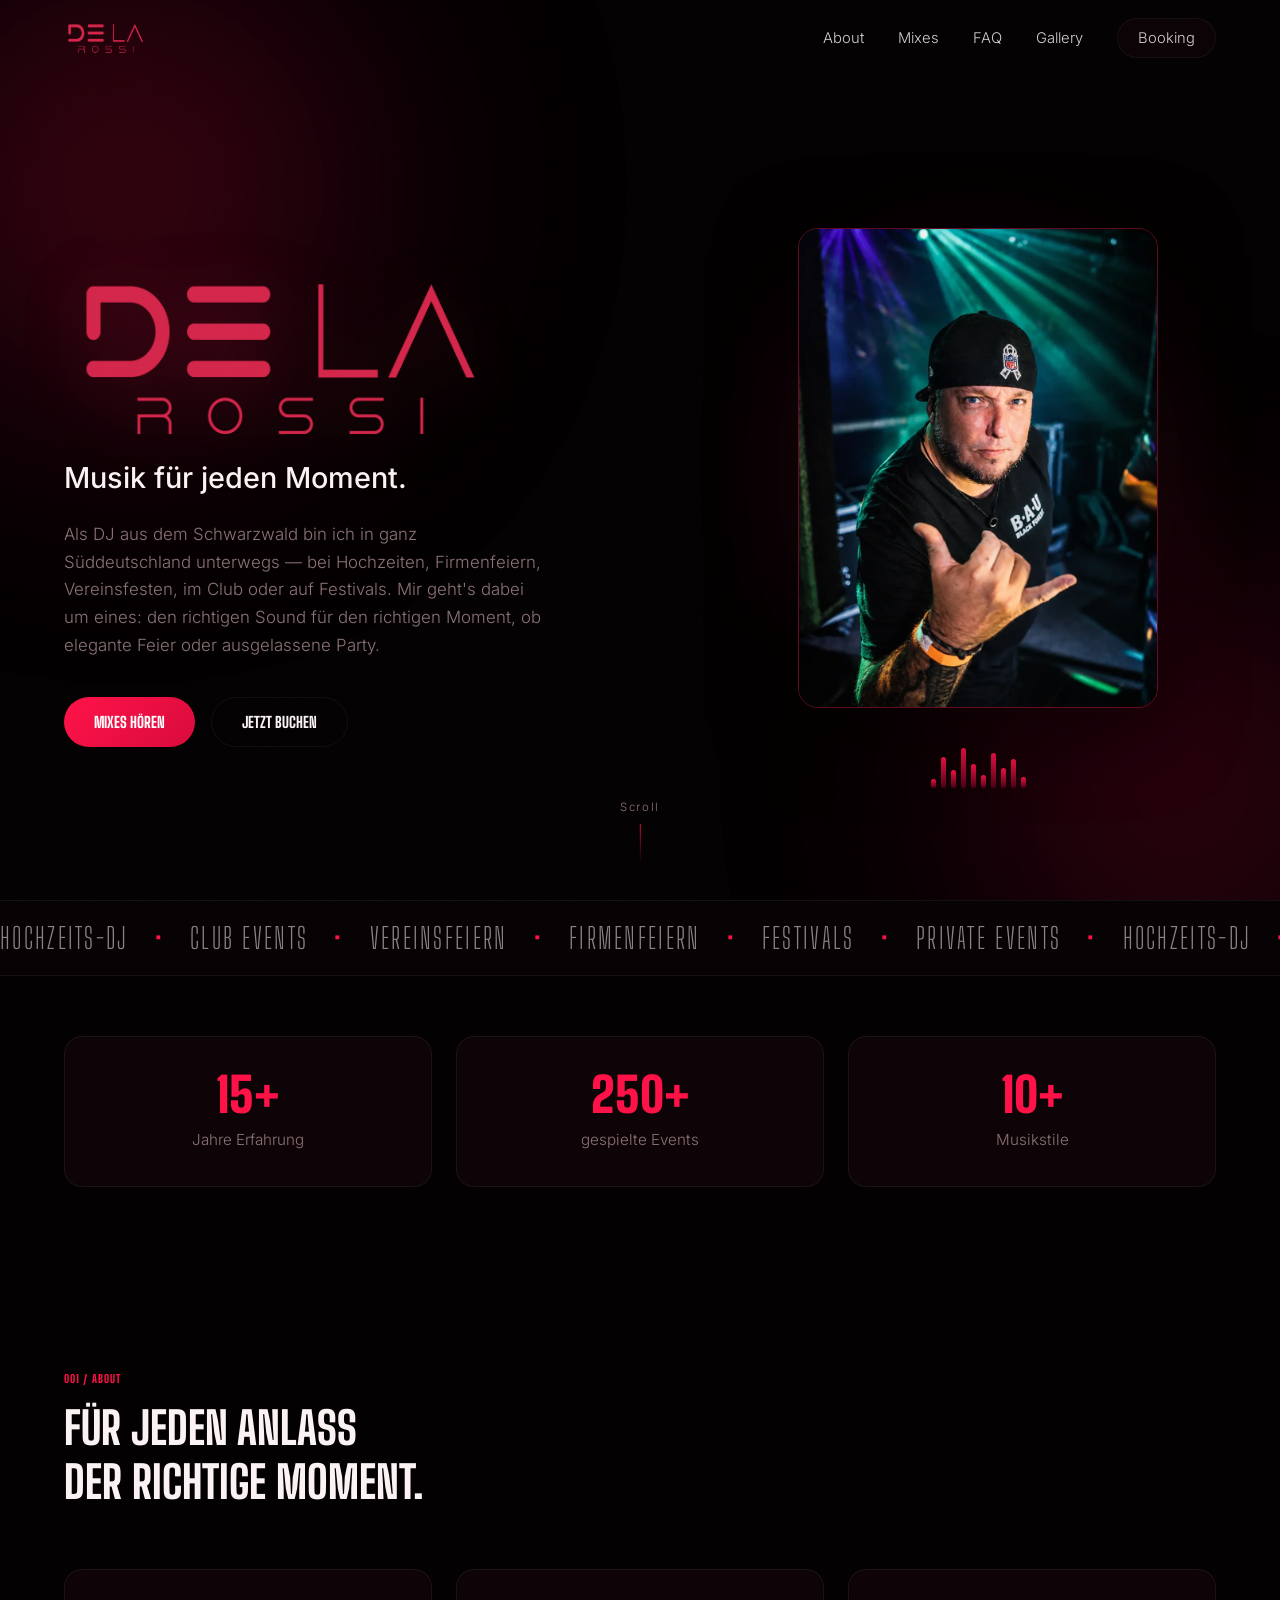
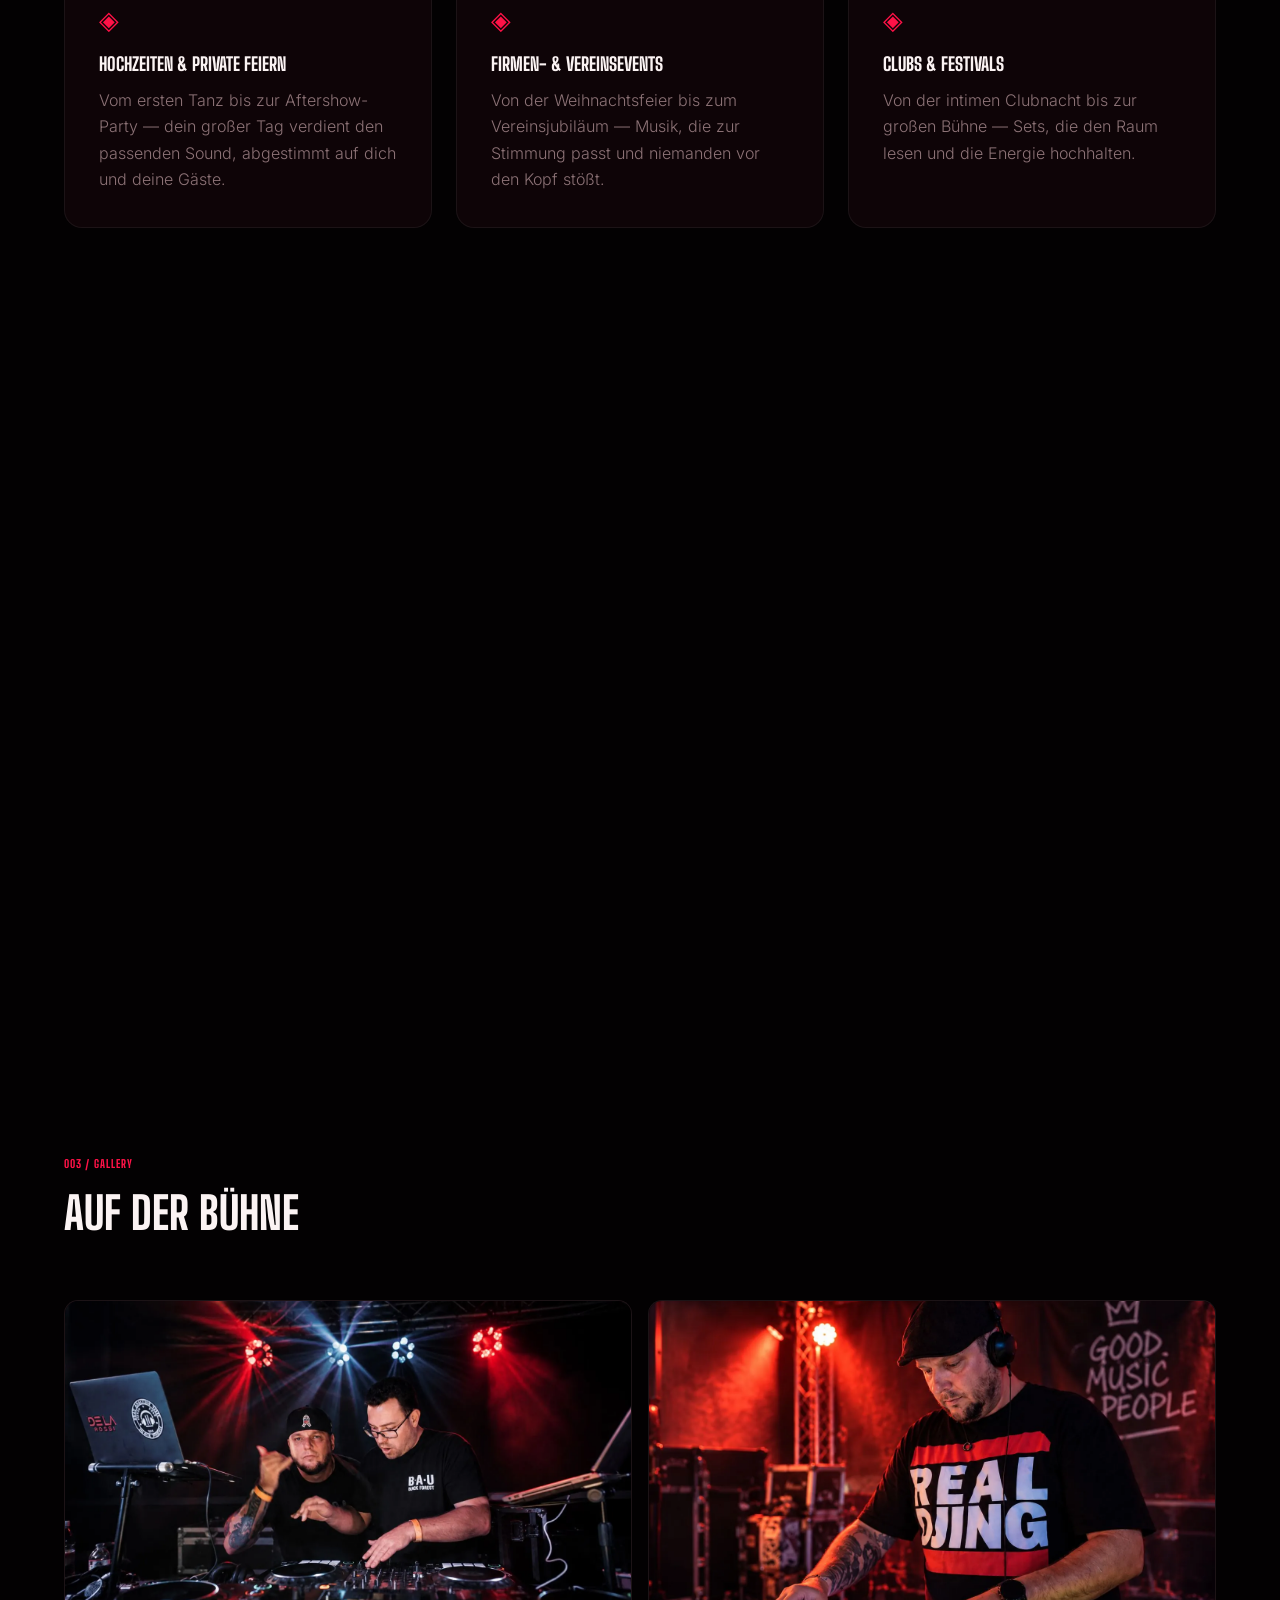
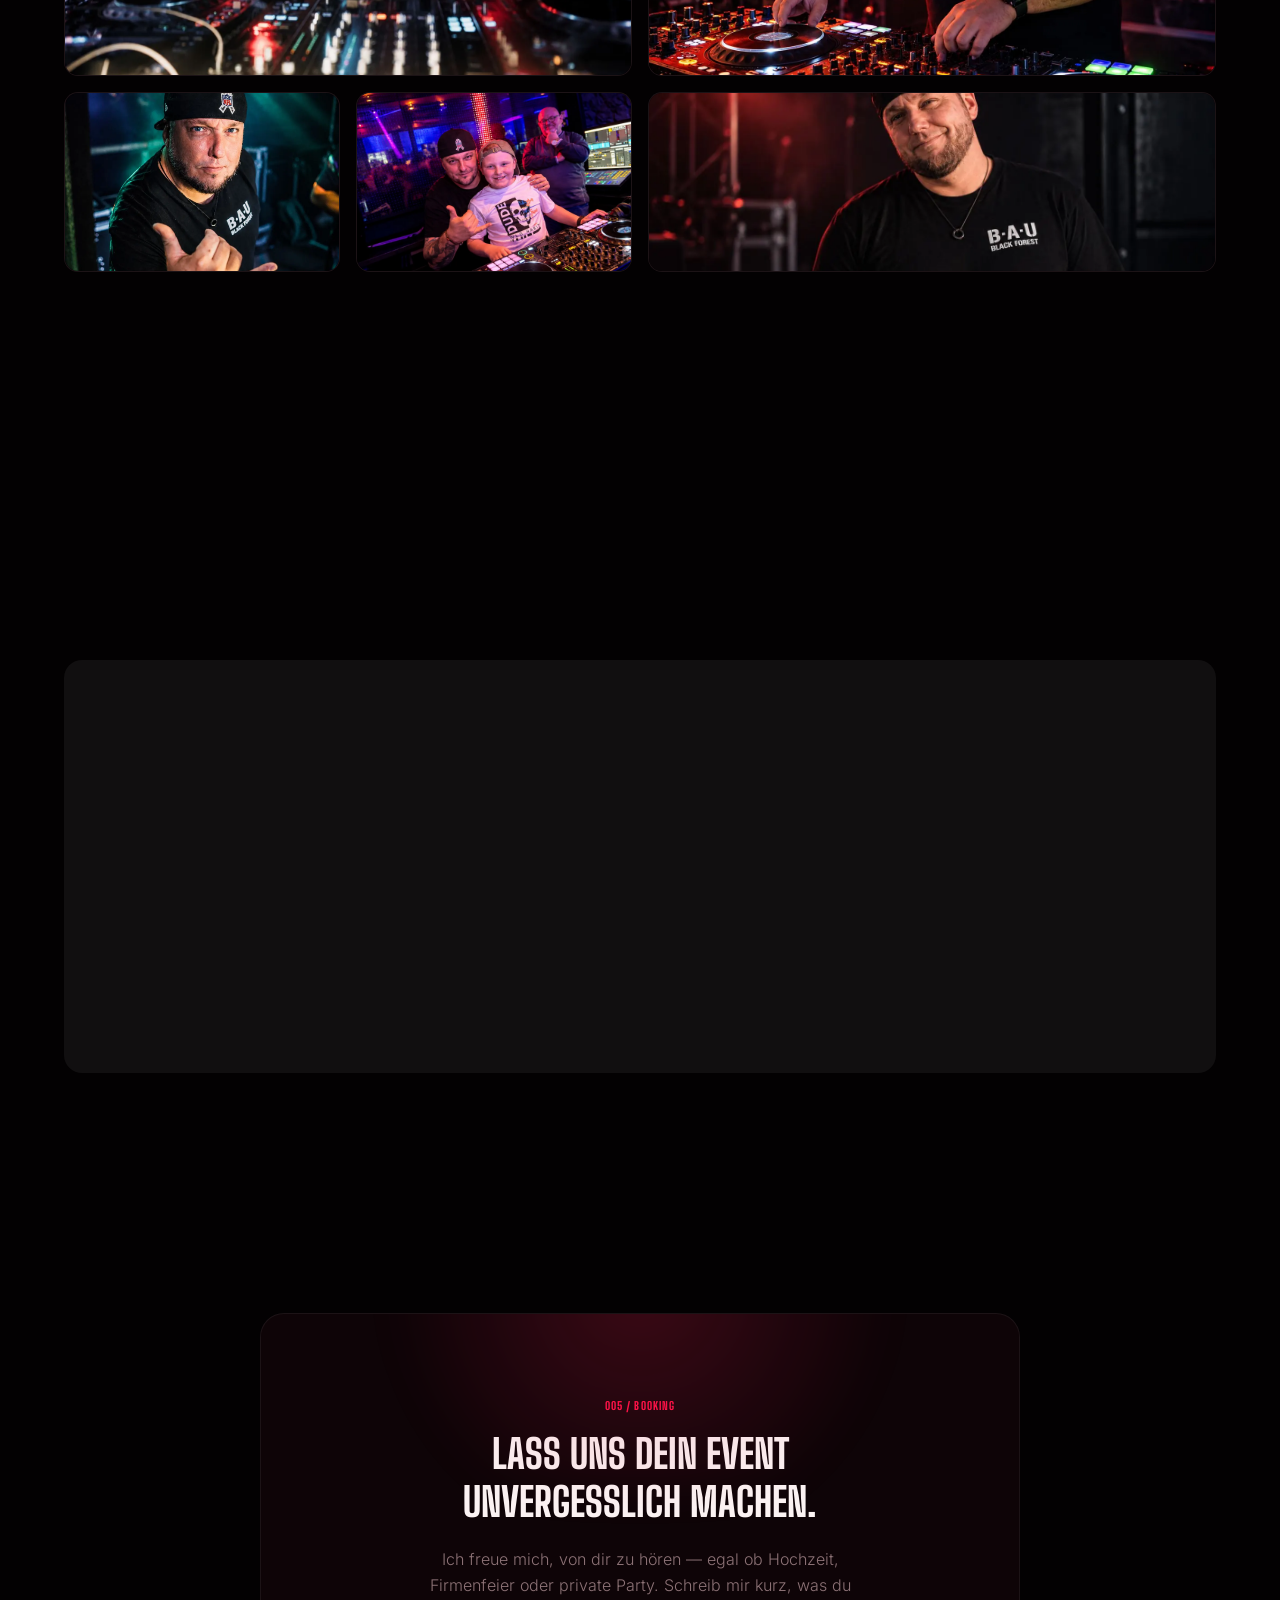
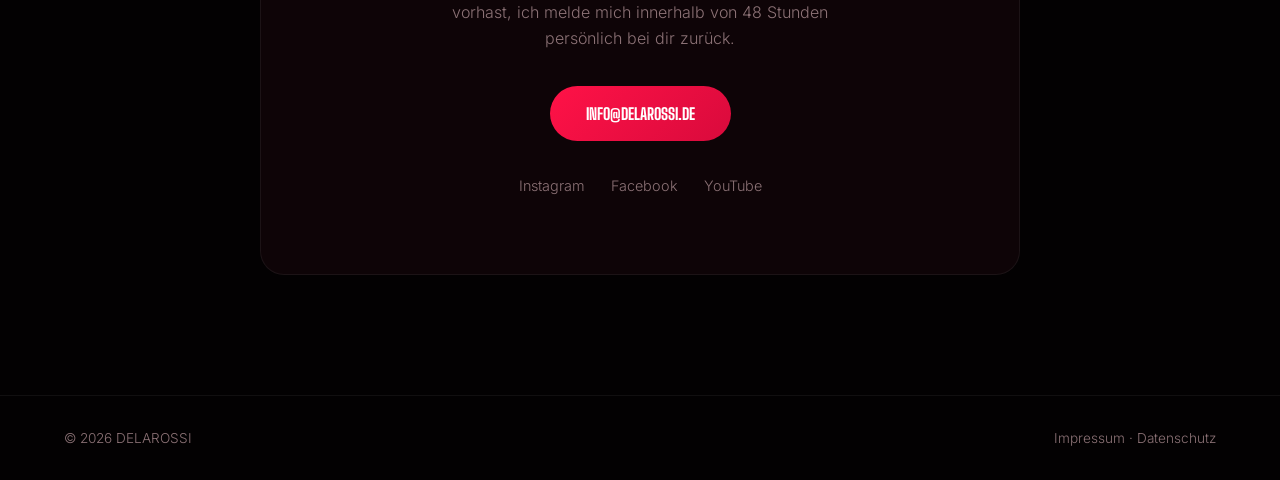
==== index.html @ 8c05d3ae "Downscale and recompress hero photo Was a 1024x1536 155KB original, way larger than its ~420px CSS d" ====
<!DOCTYPE html>
<html lang="de">
<head>
<meta charset="UTF-8" />
<meta name="viewport" content="width=device-width, initial-scale=1.0" />
<title>DELAROSSI — DJ für Hochzeit, Firmenfeier, Club &amp; Festival</title>
<meta name="description" content="DELAROSSI ist DJ aus Bonndorf im Schwarzwald für Hochzeiten, Firmenfeiern, Vereinsfeste, Club Events, Festivals und private Feiern in Süddeutschland. Jetzt unverbindlich anfragen." />
<meta name="keywords" content="DJ buchen, Hochzeits-DJ, Firmenfeier DJ, Vereinsfeier DJ, Club DJ, Festival DJ, DJ Delarossi" />
<meta name="robots" content="index, follow" />
<meta name="author" content="Delarossi" />
<link rel="canonical" href="https://www.delarossi.de/" />

<meta property="og:type" content="website" />
<meta property="og:site_name" content="Delarossi" />
<meta property="og:title" content="DELAROSSI — DJ für Hochzeit, Firmenfeier, Club &amp; Festival" />
<meta property="og:description" content="DJ aus Bonndorf im Schwarzwald für Hochzeiten, Firmenfeiern, Vereinsfeste, Club Events, Festivals und private Feiern in Süddeutschland." />
<meta property="og:image" content="https://www.delarossi.de/assets/gallery/g1.jpg" />
<meta property="og:url" content="https://www.delarossi.de/" />
<meta property="og:locale" content="de_DE" />

<meta name="twitter:card" content="summary_large_image" />
<meta name="twitter:title" content="DELAROSSI — DJ für Hochzeit, Firmenfeier, Club &amp; Festival" />
<meta name="twitter:description" content="DJ aus Bonndorf im Schwarzwald für Hochzeiten, Firmenfeiern, Vereinsfeste, Club Events, Festivals und private Feiern in Süddeutschland." />
<meta name="twitter:image" content="https://www.delarossi.de/assets/gallery/g1.jpg" />

<link rel="icon" href="assets/logo.png" type="image/png" />

<link rel="preload" href="assets/fonts/big-shoulders-display.woff2" as="font" type="font/woff2" crossorigin>
<link rel="preload" href="assets/fonts/inter.woff2" as="font" type="font/woff2" crossorigin>
<link rel="preload" href="assets/hero-photo.webp" as="image">
<link rel="stylesheet" href="style.css">

<script type="application/ld+json">
{
  "@context": "https://schema.org",
  "@type": "EntertainmentBusiness",
  "name": "Delarossi",
  "description": "DJ aus Bonndorf im Schwarzwald für Hochzeiten, Firmenfeiern, Vereinsfeste, Club Events, Festivals und private Feiern in Süddeutschland.",
  "url": "https://www.delarossi.de/",
  "image": "https://www.delarossi.de/assets/gallery/g1.jpg",
  "priceRange": "€€",
  "address": {
    "@type": "PostalAddress",
    "addressLocality": "Bonndorf",
    "addressRegion": "Schwarzwald",
    "addressCountry": "DE"
  },
  "areaServed": ["Schwarzwald", "Süddeutschland", "Baden-Württemberg"],
  "makesOffer": [
    { "@type": "Offer", "itemOffered": { "@type": "Service", "name": "Hochzeits-DJ" } },
    { "@type": "Offer", "itemOffered": { "@type": "Service", "name": "Club Events" } },
    { "@type": "Offer", "itemOffered": { "@type": "Service", "name": "Vereinsfeiern" } },
    { "@type": "Offer", "itemOffered": { "@type": "Service", "name": "Firmenfeiern" } },
    { "@type": "Offer", "itemOffered": { "@type": "Service", "name": "Festivals" } },
    { "@type": "Offer", "itemOffered": { "@type": "Service", "name": "Private Events" } }
  ],
  "sameAs": []
}
</script>
<script type="application/ld+json">
{
  "@context": "https://schema.org",
  "@type": "FAQPage",
  "mainEntity": [
    {
      "@type": "Question",
      "name": "Wie weit im Voraus sollte ich buchen?",
      "acceptedAnswer": { "@type": "Answer", "text": "Am besten so früh wie möglich, besonders für Hochzeiten und Wochenend-Termine in der Hauptsaison. Kurzfristige Anfragen sind aber ebenfalls jederzeit einen Versuch wert." }
    },
    {
      "@type": "Question",
      "name": "Bringst du eigene Technik mit?",
      "acceptedAnswer": { "@type": "Answer", "text": "Ja, ich bringe mein eigenes DJ-Equipment mit. Bei Bedarf kann zusätzlich Sound- und Lichttechnik für die Location organisiert werden." }
    },
    {
      "@type": "Question",
      "name": "Sind Musikwünsche möglich?",
      "acceptedAnswer": { "@type": "Answer", "text": "Auf jeden Fall — vorab in Absprache oder auch spontan während des Events. Ich lese den Raum und passe das Programm live an eure Gäste an." }
    },
    {
      "@type": "Question",
      "name": "In welchem Umkreis bist du buchbar?",
      "acceptedAnswer": { "@type": "Answer", "text": "Mein Zuhause ist der Schwarzwald, gebucht werde ich aber in ganz Süddeutschland. Bei größerer Entfernung einfach anfragen." }
    },
    {
      "@type": "Question",
      "name": "Was kostet ein DJ-Auftritt bei dir?",
      "acceptedAnswer": { "@type": "Answer", "text": "Das hängt von Anlass, Dauer und Location ab. Schreib mir kurz die Eckdaten deines Events, dann bekommst du ein unverbindliches, individuelles Angebot." }
    },
    {
      "@type": "Question",
      "name": "Spielst du auch mehrstündige Events wie Hochzeiten?",
      "acceptedAnswer": { "@type": "Answer", "text": "Ja, von Sektempfang über den ersten Tanz bis zur Aftershow-Party — ich begleite euren ganzen Tag mit dem passenden Sound für jede Phase." }
    }
  ]
}
</script>
</head>
<body>

<div class="grain"></div>
<div class="cursor-glow" id="cursorGlow"></div>

<div class="bg-fx">
  <div class="sweep"></div>
  <div class="blob blob-a"></div>
  <div class="blob blob-b"></div>
  <div class="grid-floor"></div>
</div>

<header class="nav" id="nav">
  <a class="logo" href="#top"><img src="assets/logo.png" alt="Delarossi" width="900" height="380" /></a>
  <nav class="nav-links">
    <a href="#about">About</a>
    <a href="#mixes">Mixes</a>
    <a href="#faq">FAQ</a>
    <a href="#gallery">Gallery</a>
    <a href="#booking" class="nav-cta">Booking</a>
  </nav>
  <button class="burger" id="burger" aria-label="Menü">
    <span></span><span></span><span></span>
  </button>
</header>

<div class="mobile-menu" id="mobileMenu">
  <a href="#about">About</a>
  <a href="#mixes">Mixes</a>
  <a href="#faq">FAQ</a>
  <a href="#gallery">Gallery</a>
  <a href="#booking">Booking</a>
</div>

<main id="top">

  <section class="hero">
    <div class="hero-content">
      <h1 class="hero-title">
        <img src="assets/logo.png" alt="Delarossi" class="hero-logo-img" width="900" height="380" data-reveal />
        <span class="line sub" data-reveal>Musik für jeden Moment.</span>
      </h1>
      <p class="hero-text" data-reveal>
        Als DJ aus dem Schwarzwald bin ich in ganz Süddeutschland
        unterwegs — bei Hochzeiten, Firmenfeiern, Vereinsfesten, im
        Club oder auf Festivals. Mir geht's dabei um eines: den
        richtigen Sound für den richtigen Moment, ob elegante Feier
        oder ausgelassene Party.
      </p>
      <div class="hero-actions" data-reveal>
        <a href="#mixes" class="btn btn-primary">Mixes hören</a>
        <a href="#booking" class="btn btn-ghost">Jetzt buchen</a>
      </div>
    </div>

    <div class="hero-stage">
      <div class="mark-float">
        <div class="mark-wrap tilt">
          <div class="mark-glow"></div>
          <img src="assets/hero-photo.webp" alt="Delarossi DJ Portrait" class="mark-logo" width="900" height="1350" />
        </div>
      </div>
      <div class="visualizer" aria-hidden="true">
        <span></span><span></span><span></span><span></span><span></span>
        <span></span><span></span><span></span><span></span><span></span>
      </div>
    </div>

    <div class="scroll-cue">
      <span>Scroll</span>
      <div class="scroll-line"></div>
    </div>
  </section>

  <section class="strip">
    <div class="strip-track">
      <span>HOCHZEITS-DJ</span><span>•</span><span>CLUB EVENTS</span><span>•</span>
      <span>VEREINSFEIERN</span><span>•</span><span>FIRMENFEIERN</span><span>•</span>
      <span>FESTIVALS</span><span>•</span><span>PRIVATE EVENTS</span><span>•</span>
      <span>HOCHZEITS-DJ</span><span>•</span><span>CLUB EVENTS</span><span>•</span>
      <span>VEREINSFEIERN</span><span>•</span><span>FIRMENFEIERN</span><span>•</span>
      <span>FESTIVALS</span><span>•</span><span>PRIVATE EVENTS</span><span>•</span>
    </div>
  </section>

  <section class="facts" id="facts">
    <div class="facts-grid">
      <div class="fact-card tilt" data-reveal>
        <div class="fact-num"><span class="count" data-target="15">0</span>+</div>
        <p>Jahre Erfahrung</p>
      </div>
      <div class="fact-card tilt" data-reveal>
        <div class="fact-num"><span class="count" data-target="250">0</span>+</div>
        <p>gespielte Events</p>
      </div>
      <div class="fact-card tilt" data-reveal>
        <div class="fact-num"><span class="count" data-target="10">0</span>+</div>
        <p>Musikstile</p>
      </div>
    </div>
  </section>

  <section class="about" id="about">
    <div class="section-head" data-reveal>
      <span class="tag">001 / About</span>
      <h2>Für jeden Anlass<br>der richtige Moment.</h2>
    </div>
    <div class="about-grid">
      <div class="about-card tilt" data-reveal>
        <div class="card-icon">◈</div>
        <h3>Hochzeiten &amp; Private Feiern</h3>
        <p>Vom ersten Tanz bis zur Aftershow-Party — dein großer Tag verdient den passenden Sound, abgestimmt auf dich und deine Gäste.</p>
      </div>
      <div class="about-card tilt" data-reveal>
        <div class="card-icon">◈</div>
        <h3>Firmen- &amp; Vereinsevents</h3>
        <p>Von der Weihnachtsfeier bis zum Vereinsjubiläum — Musik, die zur Stimmung passt und niemanden vor den Kopf stößt.</p>
      </div>
      <div class="about-card tilt" data-reveal>
        <div class="card-icon">◈</div>
        <h3>Clubs &amp; Festivals</h3>
        <p>Von der intimen Clubnacht bis zur großen Bühne — Sets, die den Raum lesen und die Energie hochhalten.</p>
      </div>
    </div>
  </section>

  <section class="mixes" id="mixes">
    <div class="section-head" data-reveal>
      <span class="tag">002 / Mixes</span>
      <h2>Hörproben</h2>
    </div>
    <div class="mix-grid">
      <div class="mix-card" data-reveal>
        <div class="mix-embed yt-facade" data-yt-id="PMeC8SKYifc" role="button" tabindex="0" aria-label="Video „Live Your Life“ abspielen">
          <img src="https://i.ytimg.com/vi/PMeC8SKYifc/hqdefault.jpg" alt="Vorschaubild Mix „Live Your Life“" loading="lazy" />
          <span class="yt-play"></span>
        </div>
        <div class="mix-info">
          <h3>Live Your Life</h3>
          <p>Open Format</p>
        </div>
      </div>
      <div class="mix-card" data-reveal>
        <div class="mix-embed yt-facade" data-yt-id="btLNzjQm8z8" role="button" tabindex="0" aria-label="Video „Moombathon Set“ abspielen">
          <img src="https://i.ytimg.com/vi/btLNzjQm8z8/hqdefault.jpg" alt="Vorschaubild Mix „Moombathon Set“" loading="lazy" />
          <span class="yt-play"></span>
        </div>
        <div class="mix-info">
          <h3>Moombathon Set</h3>
          <p>Moombathon</p>
        </div>
      </div>
      <div class="mix-card" data-reveal>
        <div class="mix-embed yt-facade" data-yt-id="my3mQvUUrrc" role="button" tabindex="0" aria-label="Video „Groovy House“ abspielen">
          <img src="https://i.ytimg.com/vi/my3mQvUUrrc/hqdefault.jpg" alt="Vorschaubild Mix „Groovy House“" loading="lazy" />
          <span class="yt-play"></span>
        </div>
        <div class="mix-info">
          <h3>Groovy House</h3>
          <p>House</p>
        </div>
      </div>
    </div>
  </section>

  <section class="gallery" id="gallery">
    <div class="section-head" data-reveal>
      <span class="tag">003 / Gallery</span>
      <h2>Auf der Bühne</h2>
    </div>
    <div class="gallery-grid">
      <div class="g-item g1 tilt" data-reveal>
        <picture>
          <source srcset="assets/gallery/g1.webp" type="image/webp">
          <img src="assets/gallery/g1.jpg" alt="DJ Delarossi am DJ-Pult bei einem Club Event mit Lightshow" loading="lazy" />
        </picture>
      </div>
      <div class="g-item g2 tilt" data-reveal>
        <picture>
          <source srcset="assets/gallery/g2.webp" type="image/webp">
          <img src="assets/gallery/g2.jpg" alt="DJ Delarossi im 'Real DJing' Shirt beim Auflegen auf einem Festival" loading="lazy" />
        </picture>
      </div>
      <div class="g-item g3 tilt" data-reveal>
        <picture>
          <source srcset="assets/gallery/g3.webp" type="image/webp">
          <img src="assets/gallery/g3.jpg" alt="Portrait von DJ Delarossi backstage bei einem Firmenevent" loading="lazy" />
        </picture>
      </div>
      <div class="g-item g4 tilt" data-reveal>
        <picture>
          <source srcset="assets/gallery/g4.webp" type="image/webp">
          <img src="assets/gallery/g4.jpg" alt="DJ Delarossi mit jungem Gast am DJ-Pult bei einer Clubveranstaltung" loading="lazy" />
        </picture>
      </div>
      <div class="g-item g5 tilt" data-reveal style="--g-pos:center 25%;">
        <picture>
          <source srcset="assets/gallery/g5.webp" type="image/webp">
          <img src="assets/gallery/g5.jpg" alt="DJ Delarossi lächelnd backstage bei einer Vereinsfeier" loading="lazy" />
        </picture>
      </div>
    </div>
  </section>

  <section class="faq" id="faq">
    <div class="section-head" data-reveal>
      <span class="tag">004 / FAQ</span>
      <h2>Häufige Fragen</h2>
    </div>
    <div class="faq-list">
      <details class="faq-item" data-reveal>
        <summary>Wie weit im Voraus sollte ich buchen?</summary>
        <p>Am besten so früh wie möglich, besonders für Hochzeiten und Wochenend-Termine in der Hauptsaison. Kurzfristige Anfragen sind aber ebenfalls jederzeit einen Versuch wert.</p>
      </details>
      <details class="faq-item" data-reveal>
        <summary>Bringst du eigene Technik mit?</summary>
        <p>Ja, ich bringe mein eigenes DJ-Equipment mit. Bei Bedarf kann zusätzlich Sound- und Lichttechnik für die Location organisiert werden.</p>
      </details>
      <details class="faq-item" data-reveal>
        <summary>Sind Musikwünsche möglich?</summary>
        <p>Auf jeden Fall — vorab in Absprache oder auch spontan während des Events. Ich lese den Raum und passe das Programm live an eure Gäste an.</p>
      </details>
      <details class="faq-item" data-reveal>
        <summary>In welchem Umkreis bist du buchbar?</summary>
        <p>Mein Zuhause ist der Schwarzwald, gebucht werde ich aber in ganz Süddeutschland. Bei größerer Entfernung einfach anfragen.</p>
      </details>
      <details class="faq-item" data-reveal>
        <summary>Was kostet ein DJ-Auftritt bei dir?</summary>
        <p>Das hängt von Anlass, Dauer und Location ab. Schreib mir kurz die Eckdaten deines Events, dann bekommst du ein unverbindliches, individuelles Angebot.</p>
      </details>
      <details class="faq-item" data-reveal>
        <summary>Spielst du auch mehrstündige Events wie Hochzeiten?</summary>
        <p>Ja, von Sektempfang über den ersten Tanz bis zur Aftershow-Party — ich begleite euren ganzen Tag mit dem passenden Sound für jede Phase.</p>
      </details>
    </div>
  </section>

  <section class="booking" id="booking">
    <div class="booking-card" data-reveal>
      <div class="booking-glow"></div>
      <span class="tag">005 / Booking</span>
      <h2>Lass uns dein Event<br>unvergesslich machen.</h2>
      <p>Ich freue mich, von dir zu hören — egal ob Hochzeit, Firmenfeier oder private Party. Schreib mir kurz, was du vorhast, ich melde mich innerhalb von 48 Stunden persönlich bei dir zurück.</p>
      <a href="mailto:info@delarossi.de" class="btn btn-primary btn-lg">info@delarossi.de</a>
      <div class="socials">
        <a href="https://instagram.com/djdelarossi" target="_blank" rel="noopener">Instagram</a>
        <a href="https://facebook.com/djdelarossi" target="_blank" rel="noopener">Facebook</a>
        <a href="https://www.youtube.com/@djdelarossi" target="_blank" rel="noopener">YouTube</a>
      </div>
    </div>
  </section>

</main>

<footer class="footer">
  <span>© <span id="year"></span> DELAROSSI</span>
  <span><a href="impressum.html">Impressum</a> · <a href="datenschutz.html">Datenschutz</a></span>
</footer>

<script src="script.js"></script>
</body>
</html>
---- style.css ----
@font-face {
  font-family: 'Big Shoulders Display';
  font-style: normal;
  font-weight: 100 900;
  font-display: swap;
  src: url('assets/fonts/big-shoulders-display.woff2') format('woff2');
}

@font-face {
  font-family: 'Inter';
  font-style: normal;
  font-weight: 100 900;
  font-display: swap;
  src: url('assets/fonts/inter.woff2') format('woff2');
}

:root{
  --bg: #030102;
  --bg-soft: #070203;
  --surface: #0e0407;
  --line: rgba(255,255,255,0.06);
  --text: #fbf3f3;
  --muted: #8c7276;
  --accent: #d90a3c;
  --accent-bright: #ff1247;
  --accent-dim: #4a0016;
  --accent-deep: #1c0008;
  --radius: 18px;
  --ease: cubic-bezier(.16,1,.3,1);
}

*{box-sizing:border-box;}
html{scroll-behavior:smooth;}
body{
  margin:0;
  background:var(--bg);
  color:var(--text);
  font-family:'Inter', system-ui, sans-serif;
  font-weight:300;
  overflow-x:hidden;
  -webkit-font-smoothing:antialiased;
}
h1,h2,h3,h4{
  font-family:'Big Shoulders Display', sans-serif;
  font-weight:800;
  margin:0;
  letter-spacing:0;
  text-transform:uppercase;
}
a{color:inherit;text-decoration:none;}
p{color:var(--muted); line-height:1.65; margin:0;}
img{max-width:100%;display:block;}

/* ---------- background fx ---------- */
.grain{
  position:fixed; inset:0; z-index:2; pointer-events:none;
  opacity:.05; mix-blend-mode:overlay;
  background-image:url("data:image/svg+xml,%3Csvg xmlns='http://www.w3.org/2000/svg' width='120' height='120'%3E%3Cfilter id='n'%3E%3CfeTurbulence type='fractalNoise' baseFrequency='0.9' numOctaves='2' stitchTiles='stitch'/%3E%3C/filter%3E%3Crect width='100%25' height='100%25' filter='url(%23n)'/%3E%3C/svg%3E");
}
.cursor-glow{
  position:fixed; top:0; left:0; width:460px; height:460px; z-index:1;
  border-radius:50%; pointer-events:none; transform:translate(-50%,-50%);
  background:radial-gradient(circle, rgba(255,18,71,0.22), rgba(217,10,60,0.08) 45%, transparent 70%);
  transition:opacity .4s ease; opacity:0; filter:blur(10px);
}
.bg-fx{position:fixed; inset:0; z-index:0; overflow:hidden;}

.sweep{
  position:absolute; inset:-20%;
  background:linear-gradient(115deg,
    transparent 35%,
    rgba(217,10,60,.08) 45%,
    rgba(255,18,71,.14) 50%,
    rgba(217,10,60,.08) 55%,
    transparent 65%);
  background-size:250% 250%;
  animation:sweepMove 14s ease-in-out infinite;
  mix-blend-mode:screen;
}
@keyframes sweepMove{
  0%{background-position:0% 50%;}
  50%{background-position:100% 50%;}
  100%{background-position:0% 50%;}
}

.blob{
  position:absolute; border-radius:50%; filter:blur(110px);
  will-change:transform, opacity;
  background:radial-gradient(circle, var(--accent-bright), var(--accent-dim) 55%, transparent 72%);
}
.blob-a{width:640px;height:640px; top:-15%; left:-15%; opacity:.28; animation:float1 20s ease-in-out infinite;}
.blob-b{width:580px;height:580px; bottom:-20%; right:-15%; opacity:.23; animation:float2 26s ease-in-out infinite;}
@keyframes float1{
  0%,100%{transform:translate(0,0) scale(1); opacity:.24;}
  50%{transform:translate(90px,110px) scale(1.22); opacity:.34;}
}
@keyframes float2{
  0%,100%{transform:translate(0,0) scale(1); opacity:.19;}
  50%{transform:translate(-100px,-60px) scale(0.9); opacity:.29;}
}

.grid-floor{
  position:absolute; left:0; right:0; bottom:0; height:60vh;
  background-image:
    linear-gradient(rgba(217,10,60,.07) 1px, transparent 1px),
    linear-gradient(90deg, rgba(217,10,60,.07) 1px, transparent 1px);
  background-size:64px 64px;
  transform:perspective(500px) rotateX(60deg) translateY(20%);
  transform-origin:bottom;
  mask-image:linear-gradient(to top, black, transparent 80%);
  opacity:.36;
}

/* ---------- nav ---------- */
.nav{
  position:fixed; top:0; left:0; right:0; z-index:50;
  display:flex; align-items:center; justify-content:space-between;
  padding:18px 5vw;
  transition:background .3s var(--ease), backdrop-filter .3s var(--ease), border-color .3s var(--ease);
  border-bottom:1px solid transparent;
}
.nav.scrolled{
  background:rgba(3,1,2,.78);
  backdrop-filter:blur(16px);
  border-bottom:1px solid var(--line);
}
.logo{display:flex; align-items:center;}
.logo img{height:34px; width:auto;}
.nav-links{display:flex; align-items:center; gap:34px; font-size:.92rem;}
.nav-links a{position:relative; color:var(--text); opacity:.85; transition:opacity .25s;}
.nav-links a:not(.nav-cta)::after{
  content:''; position:absolute; left:0; bottom:-6px; width:0; height:1px; background:var(--accent);
  transition:width .3s var(--ease);
}
.nav-links a:not(.nav-cta):hover::after{width:100%;}
.nav-links a:hover{opacity:1;}
.nav-cta{
  padding:10px 20px; border:1px solid var(--line); border-radius:100px;
  background:var(--surface); transition:all .3s var(--ease);
}
.nav-cta:hover{border-color:var(--accent); box-shadow:0 0 24px rgba(227,28,77,.3); transform:translateY(-2px);}
.burger{display:none; flex-direction:column; gap:5px; background:none; border:none; cursor:pointer; padding:6px; z-index:60;}
.burger span{width:22px; height:2px; background:var(--text); transition:.3s;}
.mobile-menu{
  position:fixed; inset:0; background:rgba(3,1,2,.98); backdrop-filter:blur(20px);
  z-index:45; display:flex; flex-direction:column; align-items:center; justify-content:center; gap:28px;
  transform:translateY(-100%); transition:transform .4s var(--ease); font-size:1.5rem;
  font-family:'Big Shoulders Display', sans-serif; font-weight:800; letter-spacing:0; text-transform:uppercase;
}
.mobile-menu.open{transform:translateY(0);}

/* ---------- hero ---------- */
.hero{
  position:relative; min-height:100vh; display:flex; align-items:center;
  padding:120px 5vw 60px; z-index:1; gap:40px; flex-wrap:wrap;
}
.hero-marquee{
  position:absolute; top:100px; left:0; right:0; overflow:hidden;
  white-space:nowrap; opacity:.3; pointer-events:none;
}
.marquee-track{
  display:inline-block; font-family:'Big Shoulders Display', sans-serif; font-size:1rem; font-weight:700;
  letter-spacing:.06em; text-transform:uppercase; color:var(--muted);
  animation:marquee 24s linear infinite;
}
@keyframes marquee{from{transform:translateX(0);} to{transform:translateX(-50%);}}

.hero-content{flex:1 1 480px; max-width:640px; margin-top:56px;}
.eyebrow{
  display:inline-flex; align-items:center; gap:8px; font-size:.85rem; color:var(--muted);
  border:1px solid var(--line); padding:7px 14px; border-radius:100px; margin-bottom:28px;
}
.dot{width:7px; height:7px; border-radius:50%; background:var(--accent); box-shadow:0 0 12px var(--accent); animation:pulse 2s ease-in-out infinite;}
@keyframes pulse{0%,100%{opacity:1;} 50%{opacity:.35;}}

.hero-title{display:flex; flex-direction:column; gap:6px;}
.hero-logo-img{
  width:min(90%, 420px); height:auto;
  filter:drop-shadow(0 10px 30px rgba(227,28,77,.25));
}
.hero-title .sub{
  font-size:clamp(1.2rem, 2.6vw, 1.8rem); text-transform:none; letter-spacing:0;
  color:var(--text);
  margin-top:8px;
  font-family:'Inter', sans-serif; font-weight:500;
}
.hero-text{margin-top:26px; font-size:1.05rem; max-width:480px;}
.hero-actions{display:flex; gap:16px; margin-top:38px; flex-wrap:wrap;}

.btn{
  display:inline-flex; align-items:center; justify-content:center;
  padding:15px 30px; border-radius:100px; font-weight:500; font-size:.95rem;
  transition:transform .35s var(--ease), box-shadow .35s var(--ease), background .35s var(--ease);
  transform-style:preserve-3d; will-change:transform;
  font-family:'Big Shoulders Display', sans-serif; font-weight:800; letter-spacing:0; text-transform:uppercase;
}
.btn-primary{
  background:linear-gradient(135deg, var(--accent-bright), var(--accent));
  color:#fff;
}
.btn-primary:hover{transform:translateY(-3px) translateZ(20px); box-shadow:0 14px 40px rgba(227,28,77,.4);}
.btn-ghost{border:1px solid var(--line); color:var(--text);}
.btn-ghost:hover{border-color:var(--accent); background:rgba(227,28,77,.08); transform:translateY(-3px);}
.btn-lg{padding:18px 36px; font-size:1rem;}

/* ---------- hero stage / logo mark ---------- */
.hero-stage{
  flex:1 1 320px; display:flex; flex-direction:column; align-items:center; gap:36px;
  perspective:1200px;
}
.mark-float{
  width:min(72vw, 360px);
  margin-top:56px;
}
.mark-wrap{
  position:relative; width:100%; aspect-ratio:3/4;
  display:flex; align-items:center; justify-content:center;
  transform-style:preserve-3d;
}
.mark-glow{
  position:absolute; inset:-14%; border-radius:28px;
  background:radial-gradient(circle, rgba(227,28,77,.35), rgba(227,28,77,.08) 45%, transparent 72%);
  filter:blur(30px);
  animation:markPulse 4s ease-in-out infinite;
}
@keyframes markPulse{
  0%,100%{opacity:.6; transform:scale(1);}
  50%{opacity:1; transform:scale(1.05);}
}
.mark-logo{
  position:relative; width:100%; height:100%; object-fit:cover;
  border-radius:20px; border:1px solid rgba(227,28,77,.4);
  filter:drop-shadow(0 20px 40px rgba(0,0,0,.5));
}

.visualizer{display:flex; align-items:flex-end; gap:5px; height:44px;}
.visualizer span{
  width:5px; border-radius:3px;
  background:linear-gradient(180deg, var(--accent-bright), var(--accent-dim));
  animation:eq 1.1s ease-in-out infinite;
}
.visualizer span:nth-child(1){height:20%; animation-delay:.1s;}
.visualizer span:nth-child(2){height:70%; animation-delay:.3s;}
.visualizer span:nth-child(3){height:40%; animation-delay:.5s;}
.visualizer span:nth-child(4){height:90%; animation-delay:.15s;}
.visualizer span:nth-child(5){height:55%; animation-delay:.4s;}
.visualizer span:nth-child(6){height:30%; animation-delay:.25s;}
.visualizer span:nth-child(7){height:80%; animation-delay:.05s;}
.visualizer span:nth-child(8){height:45%; animation-delay:.35s;}
.visualizer span:nth-child(9){height:65%; animation-delay:.2s;}
.visualizer span:nth-child(10){height:25%; animation-delay:.45s;}
@keyframes eq{0%,100%{transform:scaleY(.4);} 50%{transform:scaleY(1);}}

.scroll-cue{
  position:absolute; bottom:36px; left:50%; transform:translateX(-50%);
  display:flex; flex-direction:column; align-items:center; gap:10px;
  font-size:.72rem; letter-spacing:.15em; color:var(--muted);
}
.scroll-line{width:1px; height:40px; background:linear-gradient(var(--accent), transparent); animation:scrollDown 1.8s ease-in-out infinite;}
@keyframes scrollDown{0%{opacity:0; transform:scaleY(0); transform-origin:top;} 40%{opacity:1; transform:scaleY(1); transform-origin:top;} 60%{opacity:1; transform:scaleY(1); transform-origin:bottom;} 100%{opacity:0; transform:scaleY(0); transform-origin:bottom;}}

/* ---------- marquee strip ---------- */
.strip{
  position:relative; z-index:1; border-top:1px solid var(--line); border-bottom:1px solid var(--line);
  padding:20px 0; overflow:hidden; background:var(--bg-soft);
}
.strip-track{
  display:flex; gap:26px; white-space:nowrap; width:max-content;
  font-family:'Big Shoulders Display'; font-size:1.8rem; font-weight:300; letter-spacing:.08em;
  color:rgba(245,238,238,.55);
  animation:scrollX 30s linear infinite;
}
.strip-track span:nth-child(2n){ color:var(--accent-bright); }
@keyframes scrollX{from{transform:translateX(0);} to{transform:translateX(-50%);}}

/* ---------- sections generic ---------- */
section{position:relative; z-index:1; padding:120px 5vw;}
.section-head{margin-bottom:60px;}
.tag{font-size:.7rem; letter-spacing:.1em; color:var(--accent-bright); font-family:'Big Shoulders Display', sans-serif; font-weight:800; text-transform:uppercase;}
.section-head h2{font-size:clamp(1.9rem, 4vw, 2.8rem); margin-top:14px;}

[data-reveal]{
  opacity:0; transform:translateY(28px);
  transition:opacity .8s var(--ease), transform .8s var(--ease);
}
[data-reveal].in{opacity:1; transform:translateY(0);}

/* ---------- about ---------- */
.about-grid{display:grid; grid-template-columns:repeat(3,1fr); gap:24px;}
.about-card{
  background:var(--surface); border:1px solid var(--line); border-radius:var(--radius);
  padding:34px; transform-style:preserve-3d; transition:border-color .3s, box-shadow .3s;
}
.about-card:hover{border-color:rgba(227,28,77,.45); box-shadow:0 20px 50px rgba(0,0,0,.45);}
.card-icon{color:var(--accent-bright); font-size:1.6rem; margin-bottom:18px;}
.about-card h3{font-size:1.15rem; margin-bottom:12px;}

/* ---------- mixes ---------- */
.mix-grid{display:grid; grid-template-columns:repeat(3, 1fr); gap:24px;}
.mix-card{
  background:var(--surface); border:1px solid var(--line); border-radius:var(--radius);
  overflow:hidden; transition:border-color .3s, box-shadow .3s;
}
.mix-card:hover{border-color:rgba(227,28,77,.45); box-shadow:0 20px 50px rgba(0,0,0,.45);}
.mix-embed{position:relative; width:100%; aspect-ratio:16/9; background:var(--bg-soft); overflow:hidden;}
.mix-embed iframe{position:absolute; inset:0; width:100%; height:100%; border:0;}
.mix-embed.yt-facade{cursor:pointer;}
.mix-embed.yt-facade img{position:absolute; inset:0; width:100%; height:100%; object-fit:cover;}
.yt-play{
  position:absolute; inset:0; margin:auto; width:64px; height:64px;
  background:rgba(3,1,2,.55); border:2px solid var(--accent-bright); border-radius:50%;
  display:flex; align-items:center; justify-content:center; transition:transform .25s var(--ease), background .25s;
}
.yt-play::before{
  content:''; width:0; height:0; margin-left:4px;
  border-top:12px solid transparent; border-bottom:12px solid transparent;
  border-left:20px solid var(--accent-bright);
}
.mix-embed.yt-facade:hover .yt-play{transform:scale(1.1); background:var(--accent-bright);}
.mix-embed.yt-facade:hover .yt-play::before{border-left-color:#fff;}
.mix-info{padding:20px 22px;}
.mix-info h4{font-size:1rem; font-family:'Big Shoulders Display'; font-weight:800; letter-spacing:0; text-transform:uppercase;}
.mix-info p{font-size:.85rem; margin-top:4px;}

/* ---------- facts ---------- */
.facts{padding-top:60px; padding-bottom:60px;}
.facts-grid{display:grid; grid-template-columns:repeat(3, 1fr); gap:24px;}
.fact-card{
  background:var(--surface); border:1px solid var(--line); border-radius:var(--radius);
  padding:34px; text-align:center; transition:border-color .3s, box-shadow .3s;
}
.fact-card:hover{border-color:rgba(227,28,77,.45); box-shadow:0 20px 50px rgba(0,0,0,.4);}
.fact-num{font-family:'Big Shoulders Display'; font-weight:900; font-size:3rem; color:var(--accent-bright); line-height:1;}
.fact-card p{margin-top:8px; font-size:.95rem;}
/* ---------- faq ---------- */
.faq-list{display:flex; flex-direction:column; gap:1px; background:var(--line); border-radius:var(--radius); overflow:hidden;}
.faq-item{background:var(--bg-soft); padding:24px 28px;}
.faq-item summary{
  cursor:pointer; font-weight:500; list-style:none; position:relative; padding-right:30px;
}
.faq-item summary::-webkit-details-marker{display:none;}
.faq-item summary::after{
  content:''; position:absolute; right:4px; top:4px; width:11px; height:11px;
  background:var(--accent-bright);
  clip-path:polygon(0% 0%, 0% 100%, 100% 50%);
}
.faq-item[open] summary::after{clip-path:polygon(0% 0%, 100% 0%, 100% 100%, 0% 100%);}
.faq-item p{margin-top:14px; max-width:720px;}

/* ---------- gallery ---------- */
.gallery-grid{
  display:grid; grid-template-columns:repeat(4, 1fr); grid-auto-rows:180px; gap:16px;
}
.g-item{
  border-radius:14px; background-color:var(--surface);
  border:1px solid var(--line); position:relative; overflow:hidden;
  transition:transform .4s var(--ease);
}
.g-item img{
  position:absolute; inset:0; width:100%; height:100%;
  object-fit:cover; object-position:var(--g-pos, center);
}
.g-item::before{
  content:''; position:absolute; inset:0;
  background:linear-gradient(180deg, rgba(3,1,2,0) 40%, rgba(3,1,2,.65));
}
.g-item::after{
  content:''; position:absolute; inset:0;
  background:radial-gradient(circle at 30% 20%, rgba(227,28,77,.35), transparent 60%);
  opacity:0; transition:opacity .4s;
}
.g-item:hover{transform:scale(1.02) translateY(-4px);}
.g-item:hover::after{opacity:1;}
.g1{grid-column:span 2; grid-row:span 2;}
.g2{grid-column:span 2; grid-row:span 2;}
.g3{grid-column:span 1;}
.g4{grid-column:span 1;}
.g5{grid-column:span 2;}

/* ---------- booking ---------- */
.booking-card{
  position:relative; max-width:760px; margin:0 auto; text-align:center;
  background:var(--surface); border:1px solid var(--line); border-radius:24px;
  padding:80px 40px; overflow:hidden;
}
.booking-glow{
  position:absolute; top:-40%; left:50%; transform:translateX(-50%);
  width:600px; height:400px; background:radial-gradient(circle, rgba(227,28,77,.22), transparent 70%);
  filter:blur(20px);
}
.booking-card h2{margin-top:16px; font-size:clamp(1.9rem,4vw,2.5rem);}
.booking-card p{max-width:440px; margin:20px auto 34px; position:relative;}
.socials{display:flex; justify-content:center; gap:26px; margin-top:36px; font-size:.9rem; position:relative;}
.socials a{color:var(--muted); transition:color .3s;}
.socials a:hover{color:var(--accent-bright);}

/* ---------- footer ---------- */
.footer{
  position:relative; z-index:1; display:flex; justify-content:space-between;
  padding:34px 5vw; border-top:1px solid var(--line); color:var(--muted); font-size:.85rem;
}
.footer a{transition:color .25s;}
.footer a:hover{color:var(--accent-bright);}

/* ---------- responsive ---------- */
@media (max-width: 900px){
  .nav-links{display:none;}
  .burger{display:flex;}
  .about-grid{grid-template-columns:1fr;}
  .mix-grid{grid-template-columns:1fr;}
  .facts-grid{grid-template-columns:1fr;}
  .gallery-grid{grid-template-columns:1fr; grid-auto-rows:auto;}
  .g-item{aspect-ratio:4/3;}
  .g1,.g2,.g3,.g4,.g5{grid-column:span 1; grid-row:span 1;}
}
@media (prefers-reduced-motion: reduce){
  *{animation-duration:.001ms !important; animation-iteration-count:1 !important; transition-duration:.001ms !important;}
}
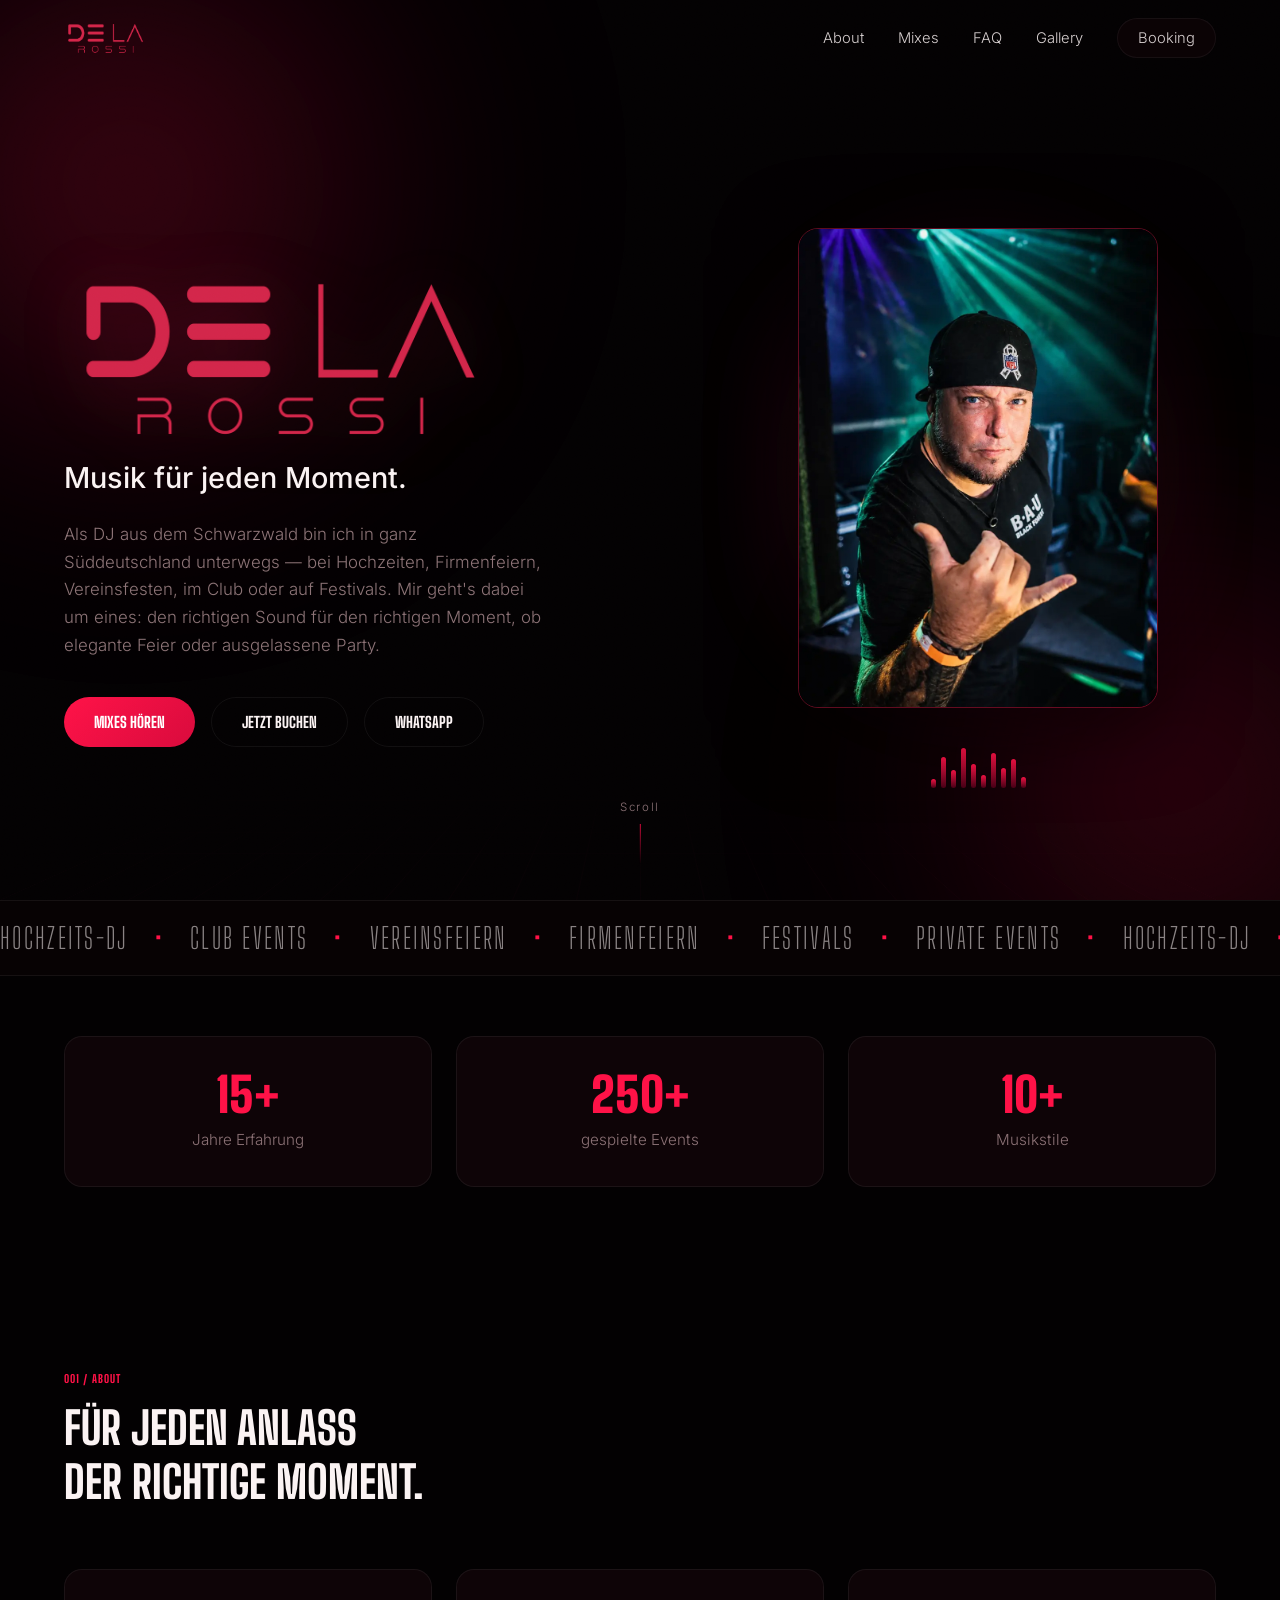
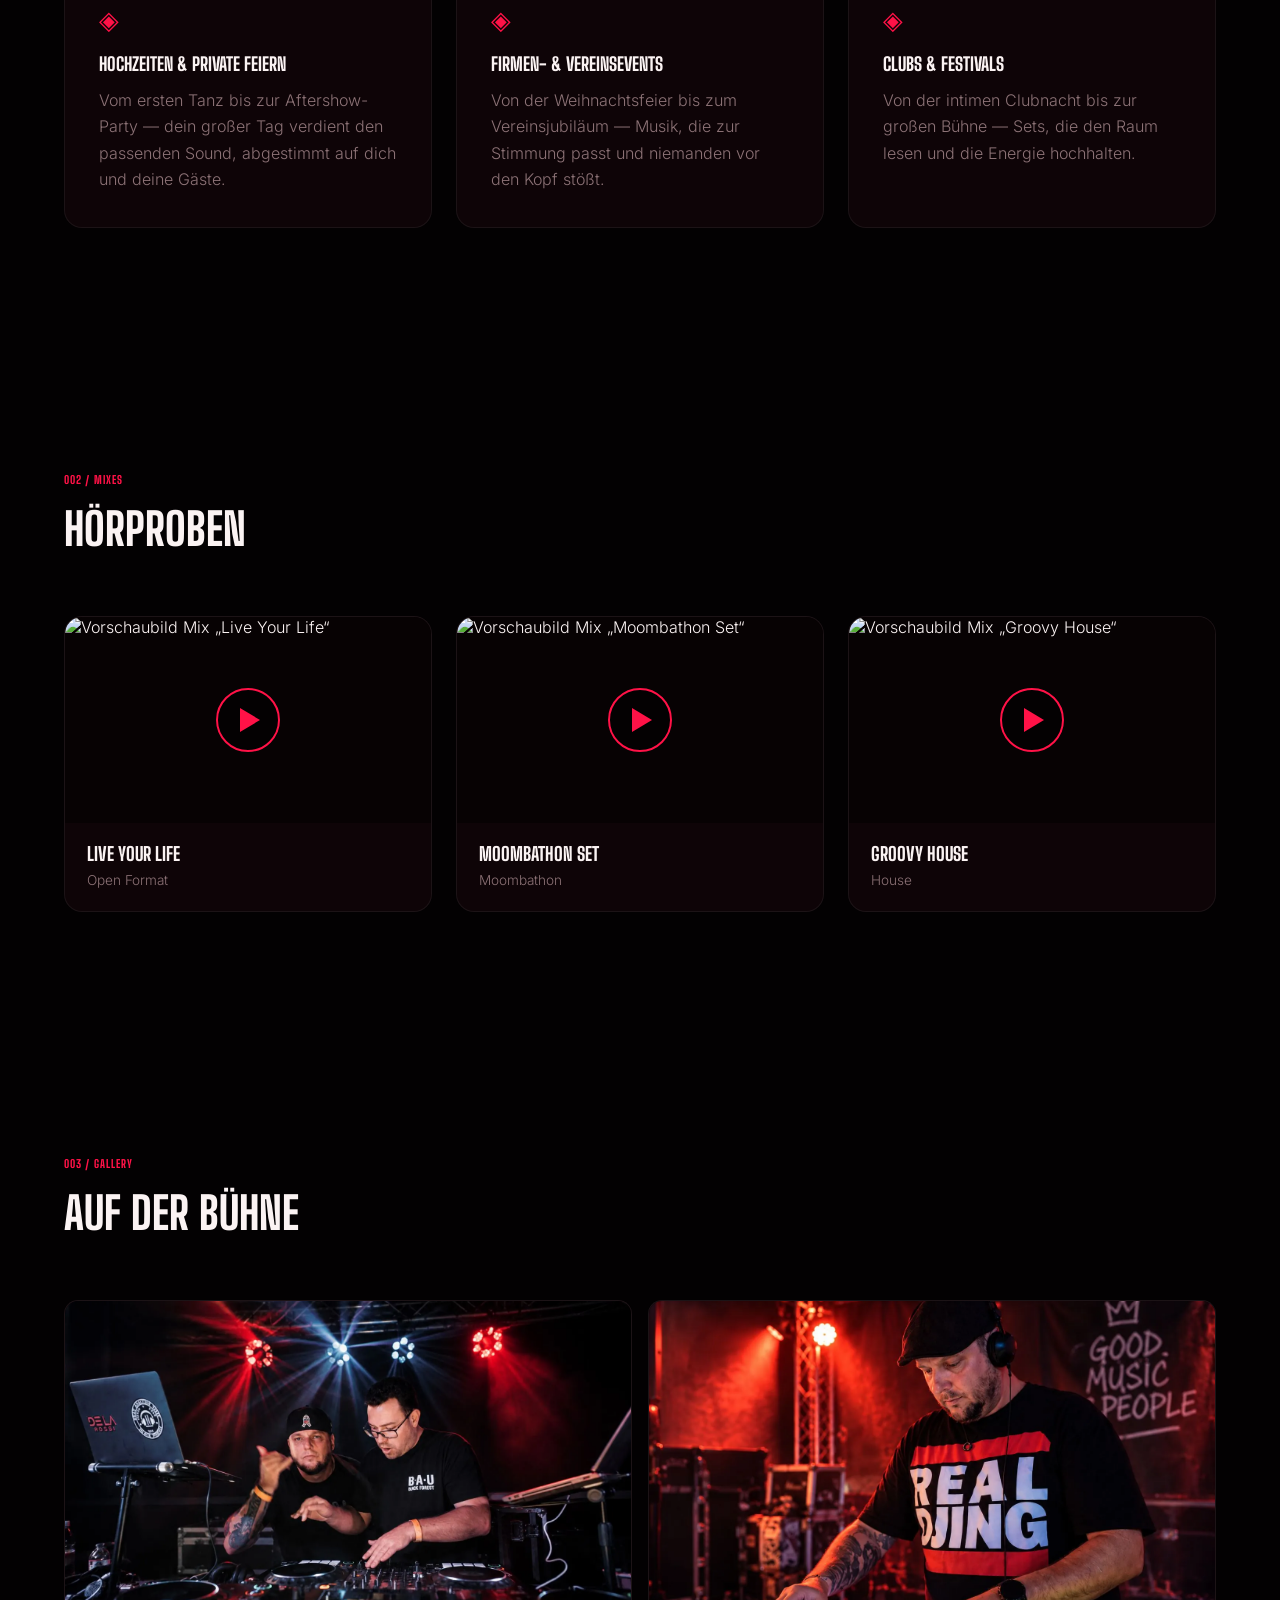
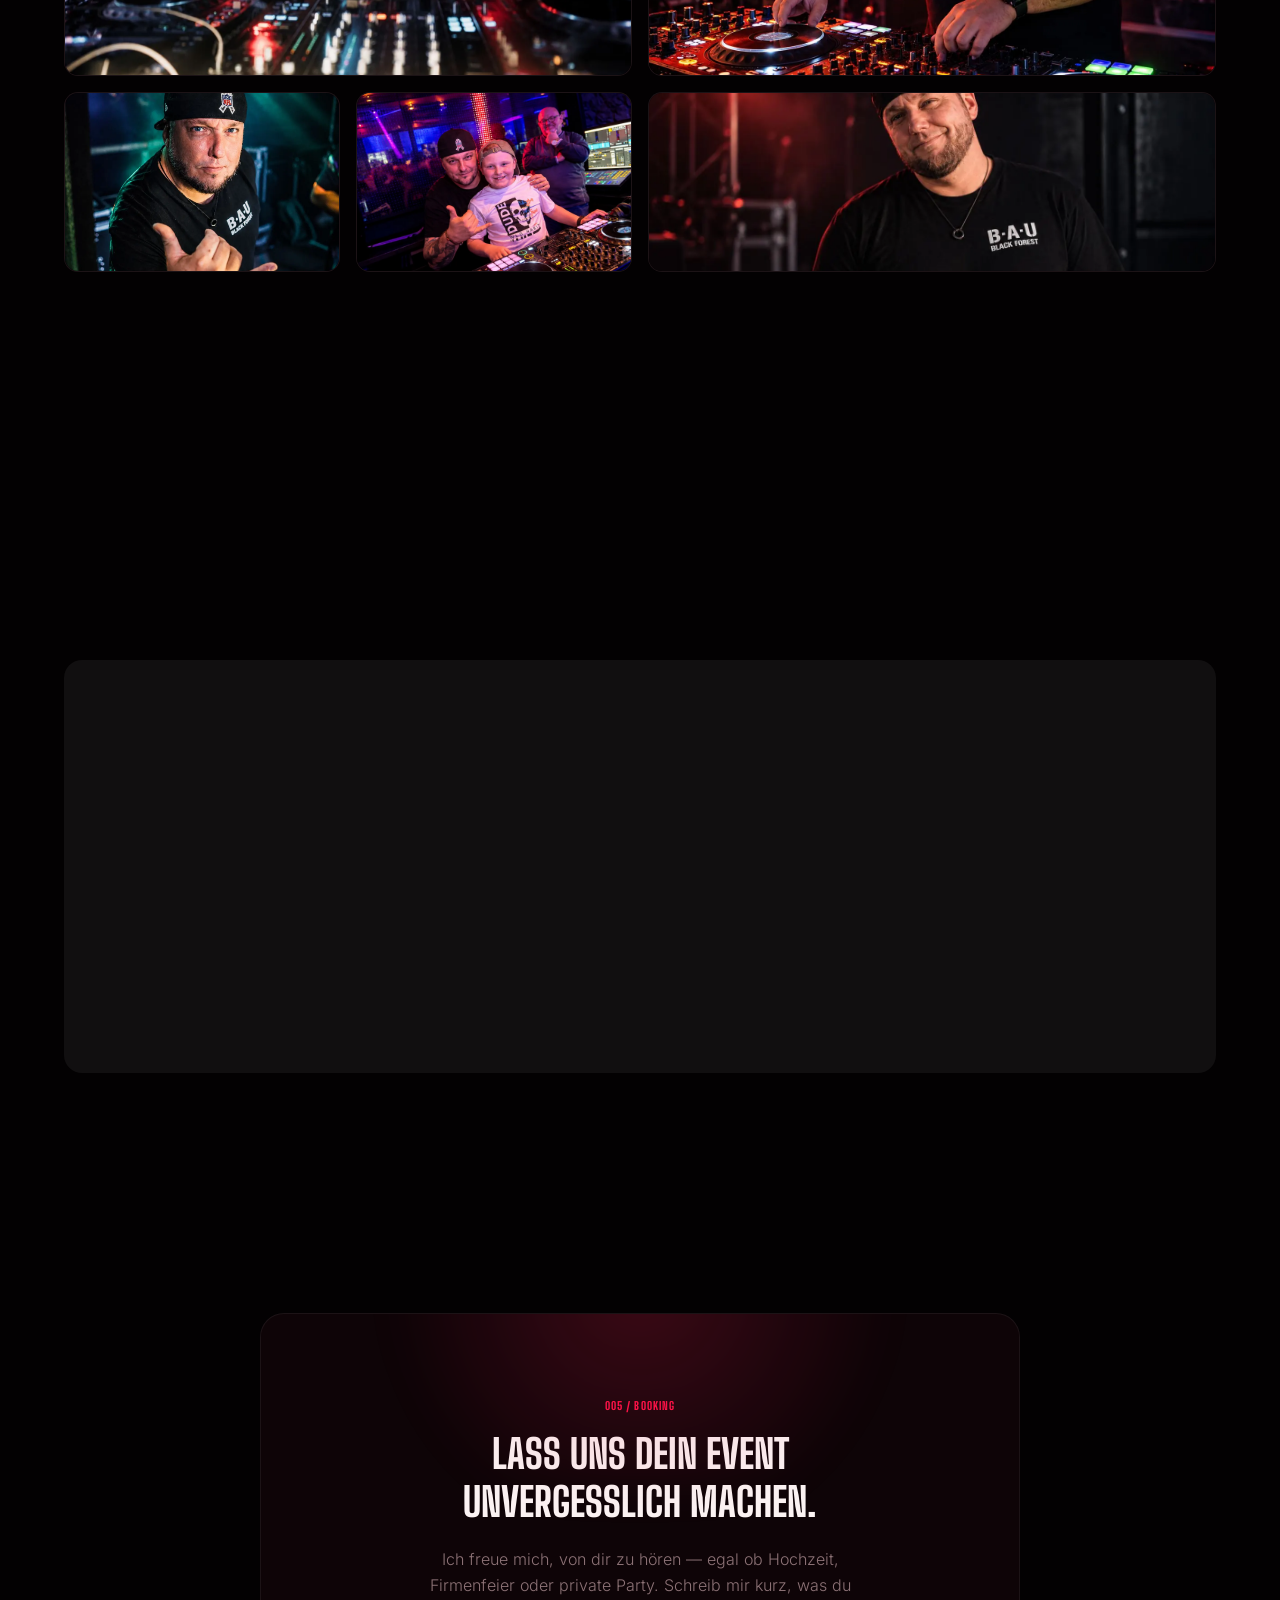
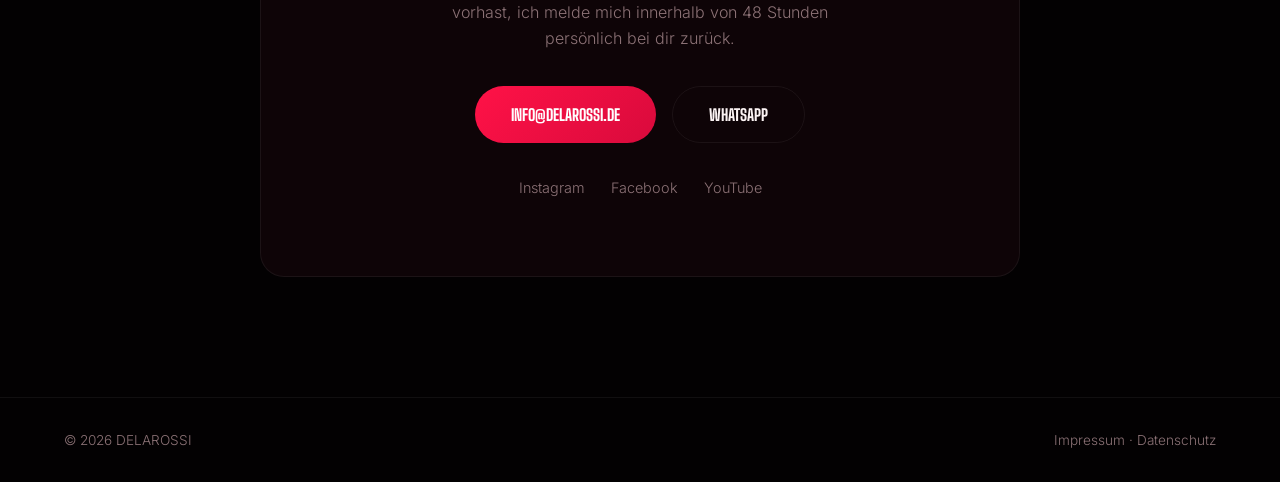
==== commit b73780d8: "Add WhatsApp booking button in hero and booking sections Co-Authored-By: Claude Sonnet 5 <noreply@an" ====
--- a/index.html
+++ b/index.html
@@ -148,6 +148,7 @@
       <div class="hero-actions" data-reveal>
         <a href="#mixes" class="btn btn-primary">Mixes hören</a>
         <a href="#booking" class="btn btn-ghost">Jetzt buchen</a>
+        <a href="https://wa.me/4915565260530" target="_blank" rel="noopener" class="btn btn-ghost">WhatsApp</a>
       </div>
     </div>
 
@@ -339,7 +340,10 @@
       <span class="tag">005 / Booking</span>
       <h2>Lass uns dein Event<br>unvergesslich machen.</h2>
       <p>Ich freue mich, von dir zu hören — egal ob Hochzeit, Firmenfeier oder private Party. Schreib mir kurz, was du vorhast, ich melde mich innerhalb von 48 Stunden persönlich bei dir zurück.</p>
-      <a href="mailto:info@delarossi.de" class="btn btn-primary btn-lg">info@delarossi.de</a>
+      <div class="booking-actions">
+        <a href="mailto:info@delarossi.de" class="btn btn-primary btn-lg">info@delarossi.de</a>
+        <a href="https://wa.me/4915565260530" target="_blank" rel="noopener" class="btn btn-ghost btn-lg">WhatsApp</a>
+      </div>
       <div class="socials">
         <a href="https://instagram.com/djdelarossi" target="_blank" rel="noopener">Instagram</a>
         <a href="https://facebook.com/djdelarossi" target="_blank" rel="noopener">Facebook</a>
--- a/style.css
+++ b/style.css
@@ -389,6 +389,7 @@
   filter:blur(20px);
 }
 .booking-card h2{margin-top:16px; font-size:clamp(1.9rem,4vw,2.5rem);}
+.booking-actions{display:flex; justify-content:center; gap:16px; flex-wrap:wrap; position:relative;}
 .booking-card p{max-width:440px; margin:20px auto 34px; position:relative;}
 .socials{display:flex; justify-content:center; gap:26px; margin-top:36px; font-size:.9rem; position:relative;}
 .socials a{color:var(--muted); transition:color .3s;}
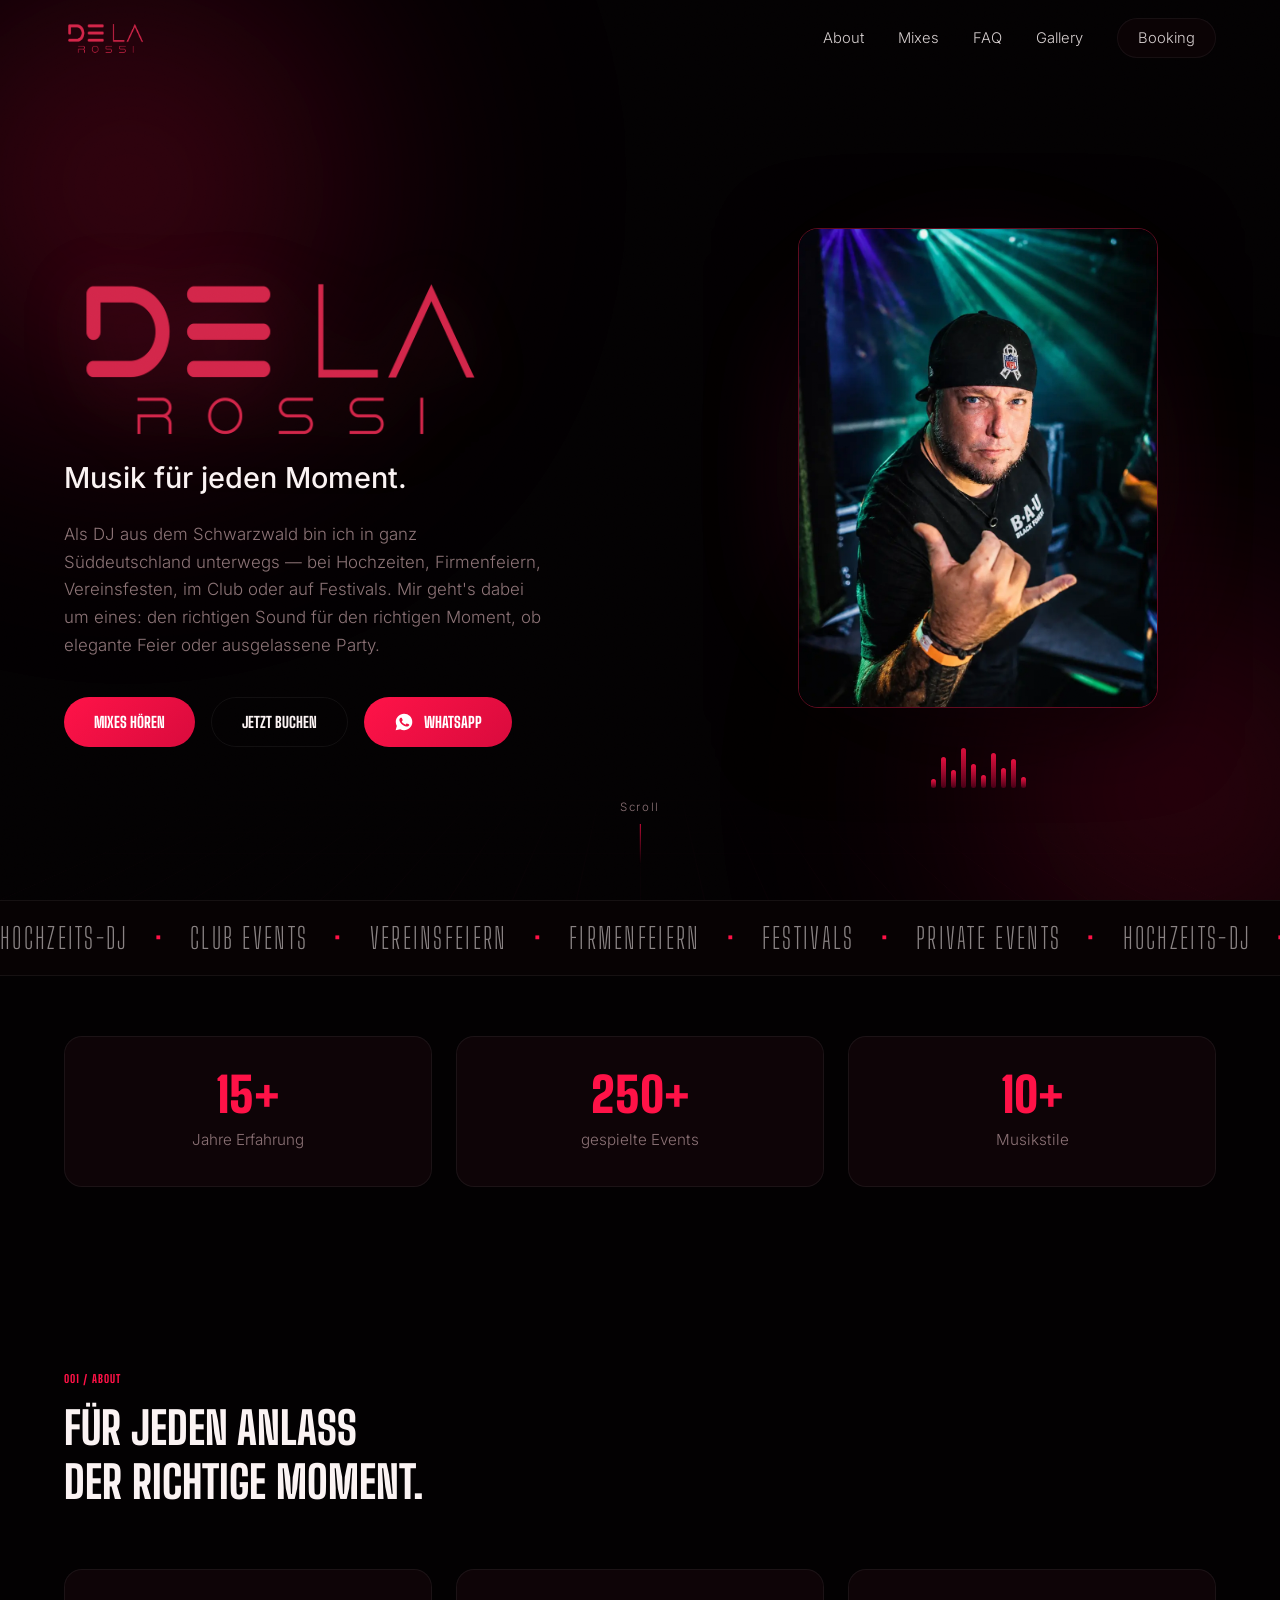
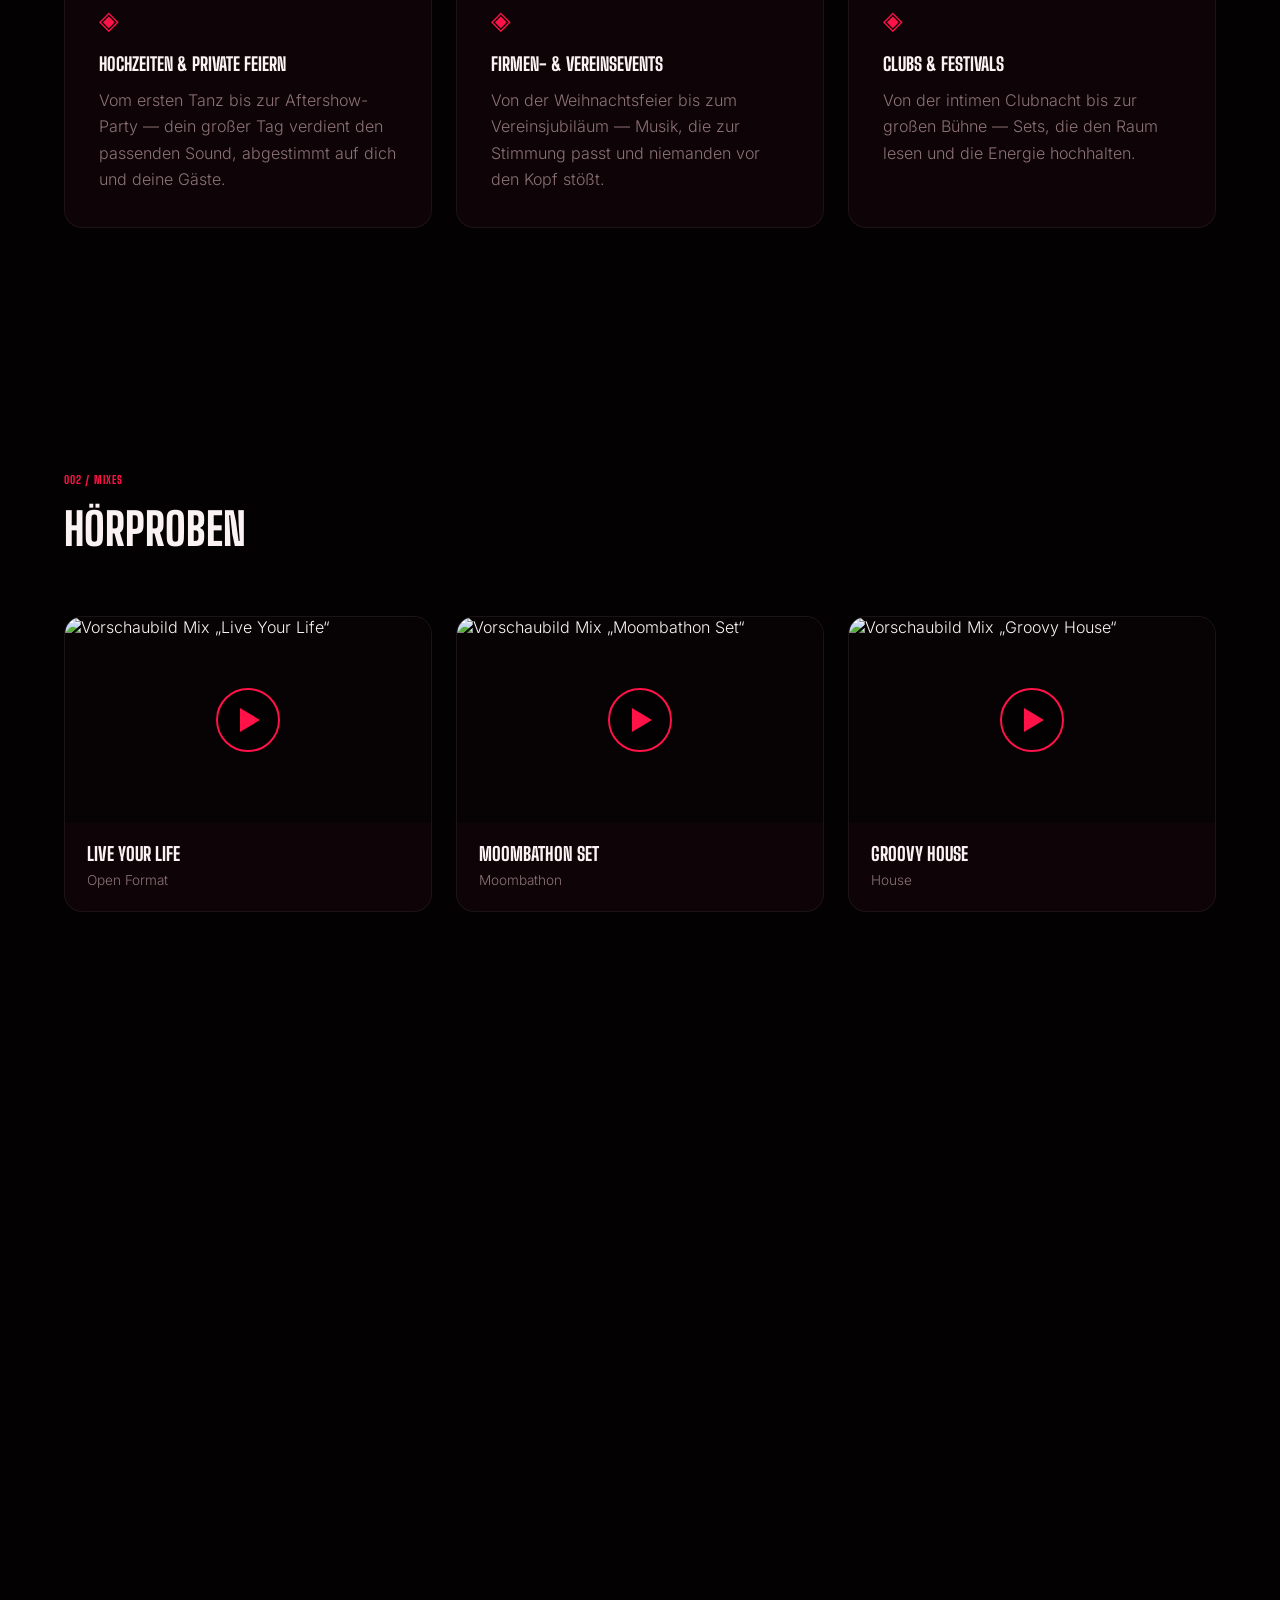
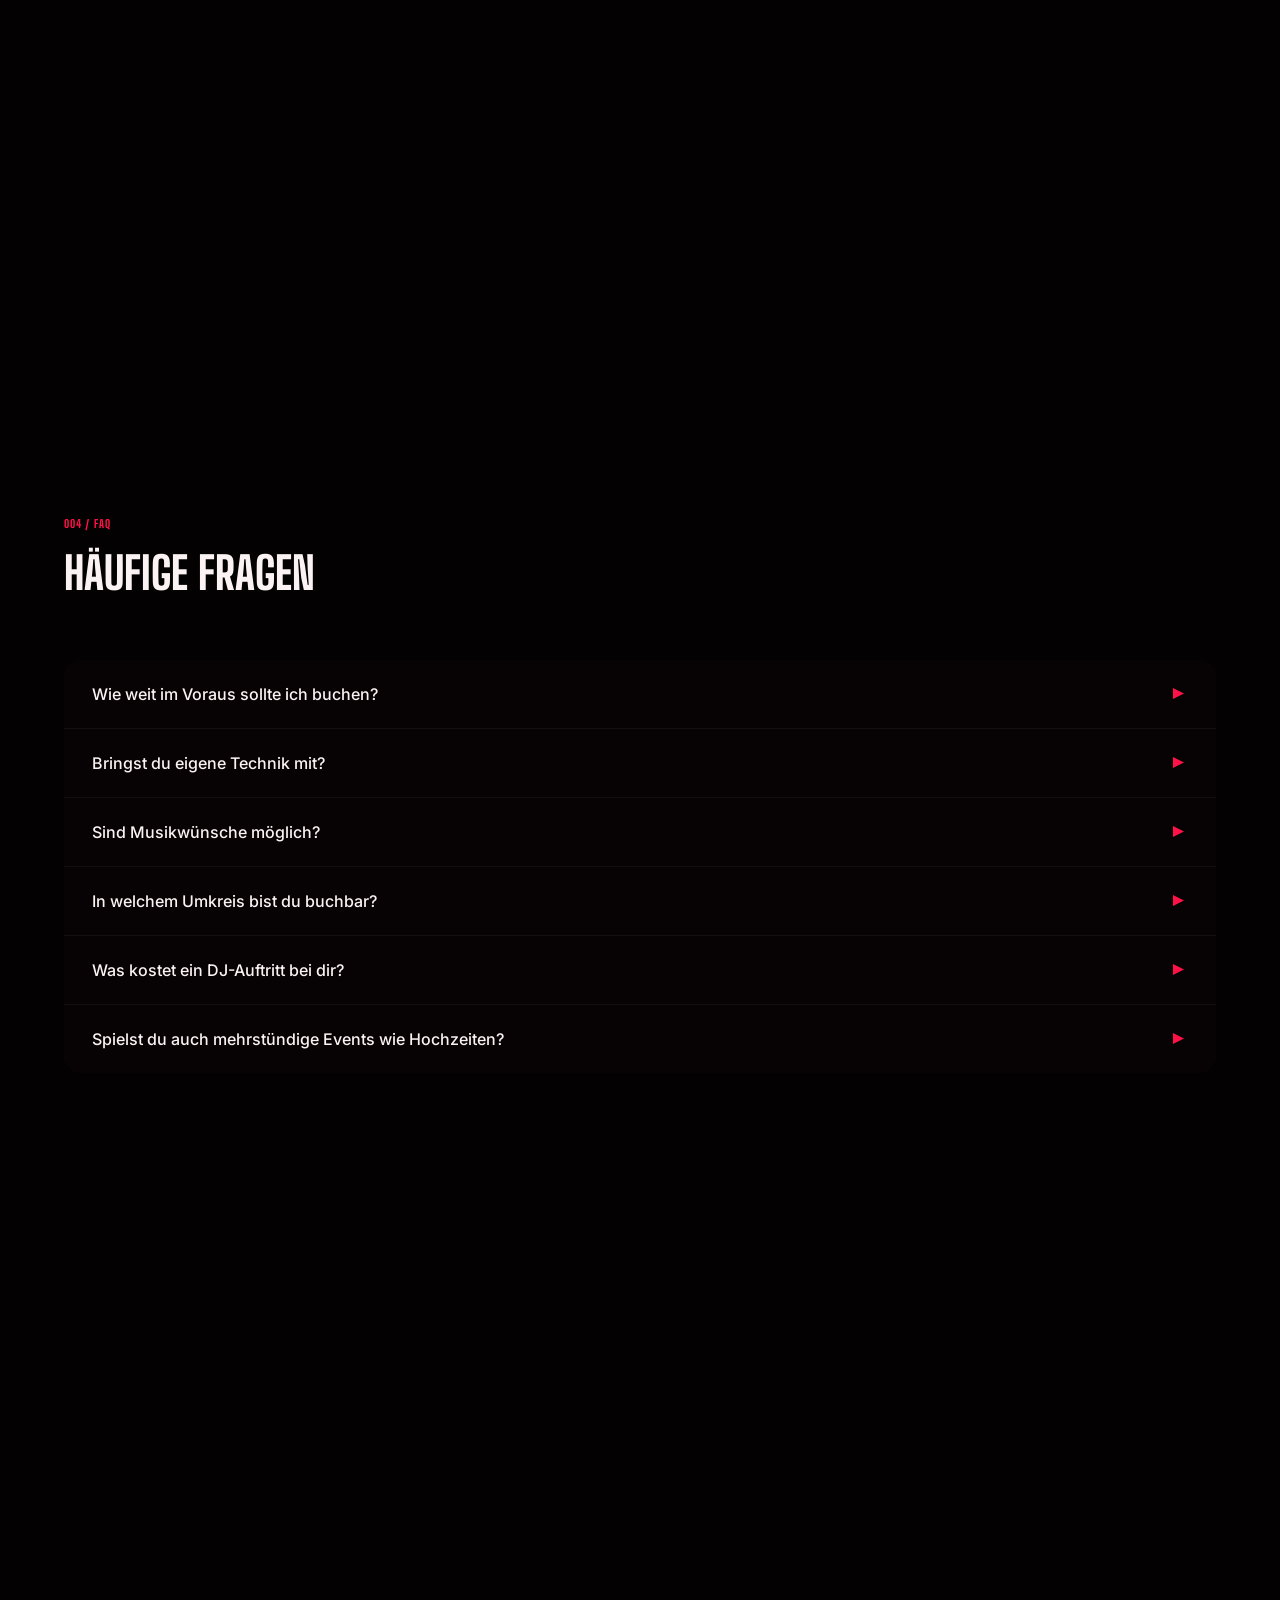
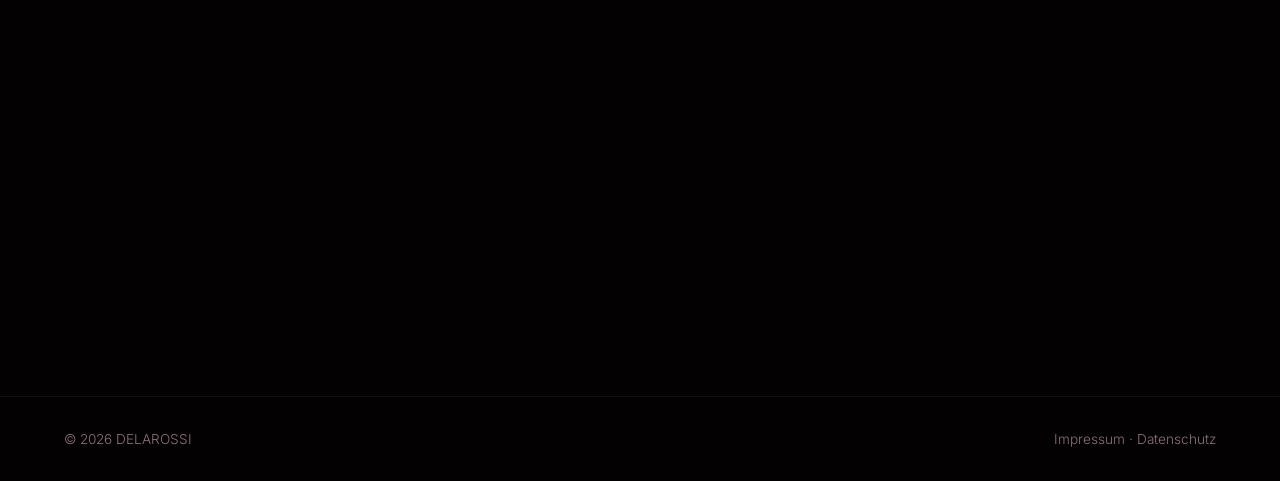
==== commit 8fe0cb4f: "Style WhatsApp buttons red with brand icon Co-Authored-By: Claude Sonnet 5 <noreply@anthropic.com> C" ====
--- a/index.html
+++ b/index.html
@@ -148,7 +148,10 @@
       <div class="hero-actions" data-reveal>
         <a href="#mixes" class="btn btn-primary">Mixes hören</a>
         <a href="#booking" class="btn btn-ghost">Jetzt buchen</a>
-        <a href="https://wa.me/4915565260530" target="_blank" rel="noopener" class="btn btn-ghost">WhatsApp</a>
+        <a href="https://wa.me/4915565260530" target="_blank" rel="noopener" class="btn btn-whatsapp">
+          <svg class="whatsapp-icon" viewBox="0 0 24 24" aria-hidden="true"><path d="M12.04 2C6.58 2 2.13 6.45 2.13 11.91c0 1.75.46 3.39 1.26 4.81L2 22l5.42-1.42a9.87 9.87 0 0 0 4.62 1.18h.01c5.46 0 9.9-4.45 9.9-9.91 0-2.65-1.03-5.14-2.9-7.01A9.82 9.82 0 0 0 12.04 2Zm5.78 14.13c-.24.68-1.4 1.3-1.93 1.35-.5.05-1.02.24-3.4-.71-2.88-1.15-4.73-4.07-4.87-4.26-.14-.19-1.17-1.56-1.17-2.97 0-1.41.74-2.1 1-2.39.27-.29.58-.36.78-.36.19 0 .39 0 .56.01.18.01.42-.07.65.5.24.58.82 2 .89 2.14.07.15.12.32.02.51-.1.19-.15.31-.3.48-.15.17-.32.38-.45.51-.15.15-.31.32-.13.62.17.29.77 1.27 1.65 2.06 1.14 1.02 2.1 1.34 2.4 1.49.29.15.47.13.64-.08.17-.2.72-.84.92-1.13.19-.29.39-.24.65-.14.27.1 1.68.79 1.97.94.29.14.48.21.55.33.07.12.07.68-.17 1.36Z"/></svg>
+          <span>WhatsApp</span>
+        </a>
       </div>
     </div>
 
@@ -342,7 +345,10 @@
       <p>Ich freue mich, von dir zu hören — egal ob Hochzeit, Firmenfeier oder private Party. Schreib mir kurz, was du vorhast, ich melde mich innerhalb von 48 Stunden persönlich bei dir zurück.</p>
       <div class="booking-actions">
         <a href="mailto:info@delarossi.de" class="btn btn-primary btn-lg">info@delarossi.de</a>
-        <a href="https://wa.me/4915565260530" target="_blank" rel="noopener" class="btn btn-ghost btn-lg">WhatsApp</a>
+        <a href="https://wa.me/4915565260530" target="_blank" rel="noopener" class="btn btn-whatsapp btn-lg">
+          <svg class="whatsapp-icon" viewBox="0 0 24 24" aria-hidden="true"><path d="M12.04 2C6.58 2 2.13 6.45 2.13 11.91c0 1.75.46 3.39 1.26 4.81L2 22l5.42-1.42a9.87 9.87 0 0 0 4.62 1.18h.01c5.46 0 9.9-4.45 9.9-9.91 0-2.65-1.03-5.14-2.9-7.01A9.82 9.82 0 0 0 12.04 2Zm5.78 14.13c-.24.68-1.4 1.3-1.93 1.35-.5.05-1.02.24-3.4-.71-2.88-1.15-4.73-4.07-4.87-4.26-.14-.19-1.17-1.56-1.17-2.97 0-1.41.74-2.1 1-2.39.27-.29.58-.36.78-.36.19 0 .39 0 .56.01.18.01.42-.07.65.5.24.58.82 2 .89 2.14.07.15.12.32.02.51-.1.19-.15.31-.3.48-.15.17-.32.38-.45.51-.15.15-.31.32-.13.62.17.29.77 1.27 1.65 2.06 1.14 1.02 2.1 1.34 2.4 1.49.29.15.47.13.64-.08.17-.2.72-.84.92-1.13.19-.29.39-.24.65-.14.27.1 1.68.79 1.97.94.29.14.48.21.55.33.07.12.07.68-.17 1.36Z"/></svg>
+          <span>WhatsApp</span>
+        </a>
       </div>
       <div class="socials">
         <a href="https://instagram.com/djdelarossi" target="_blank" rel="noopener">Instagram</a>
--- a/style.css
+++ b/style.css
@@ -202,6 +202,12 @@
 .btn-ghost{border:1px solid var(--line); color:var(--text);}
 .btn-ghost:hover{border-color:var(--accent); background:rgba(227,28,77,.08); transform:translateY(-3px);}
 .btn-lg{padding:18px 36px; font-size:1rem;}
+.btn-whatsapp{
+  background:linear-gradient(135deg, var(--accent-bright), var(--accent));
+  color:#fff; gap:10px;
+}
+.btn-whatsapp:hover{transform:translateY(-3px) translateZ(20px); box-shadow:0 14px 40px rgba(227,28,77,.4);}
+.whatsapp-icon{width:20px; height:20px; fill:currentColor; flex-shrink:0;}
 
 /* ---------- hero stage / logo mark ---------- */
 .hero-stage{
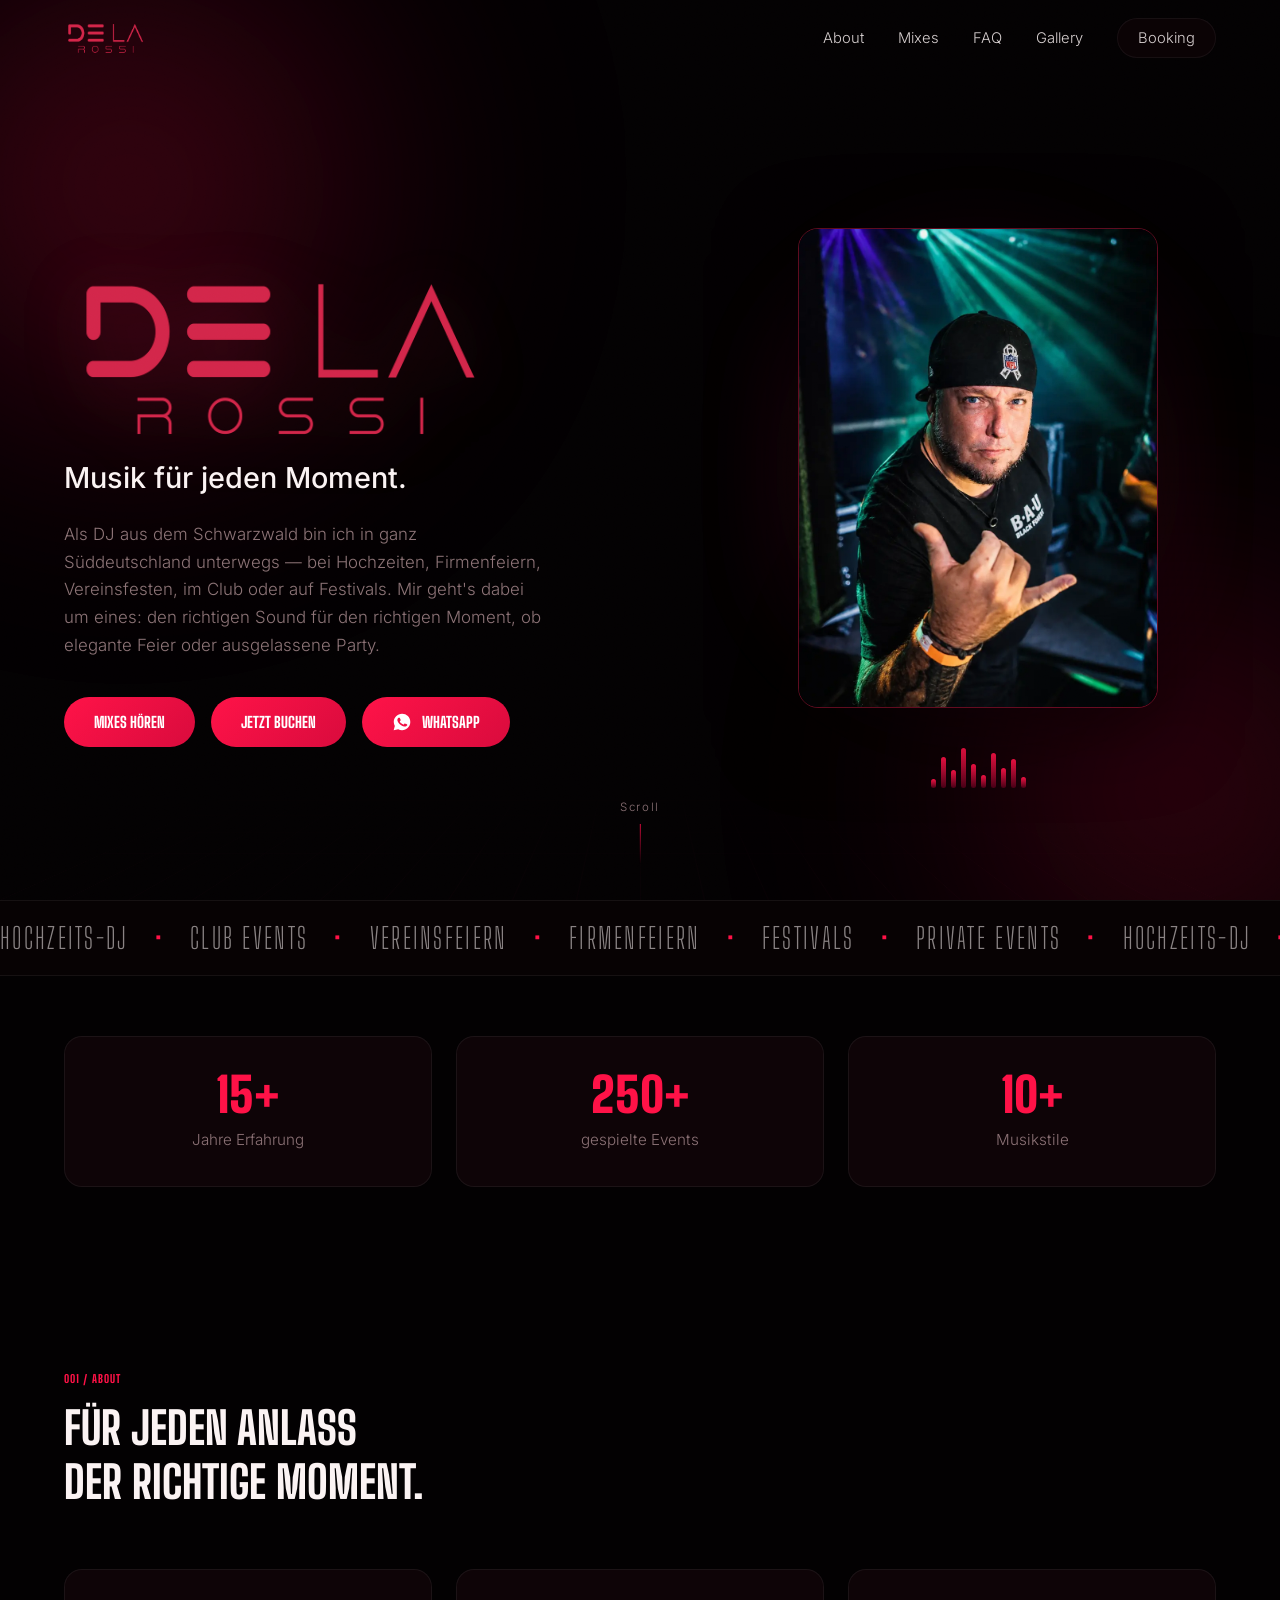
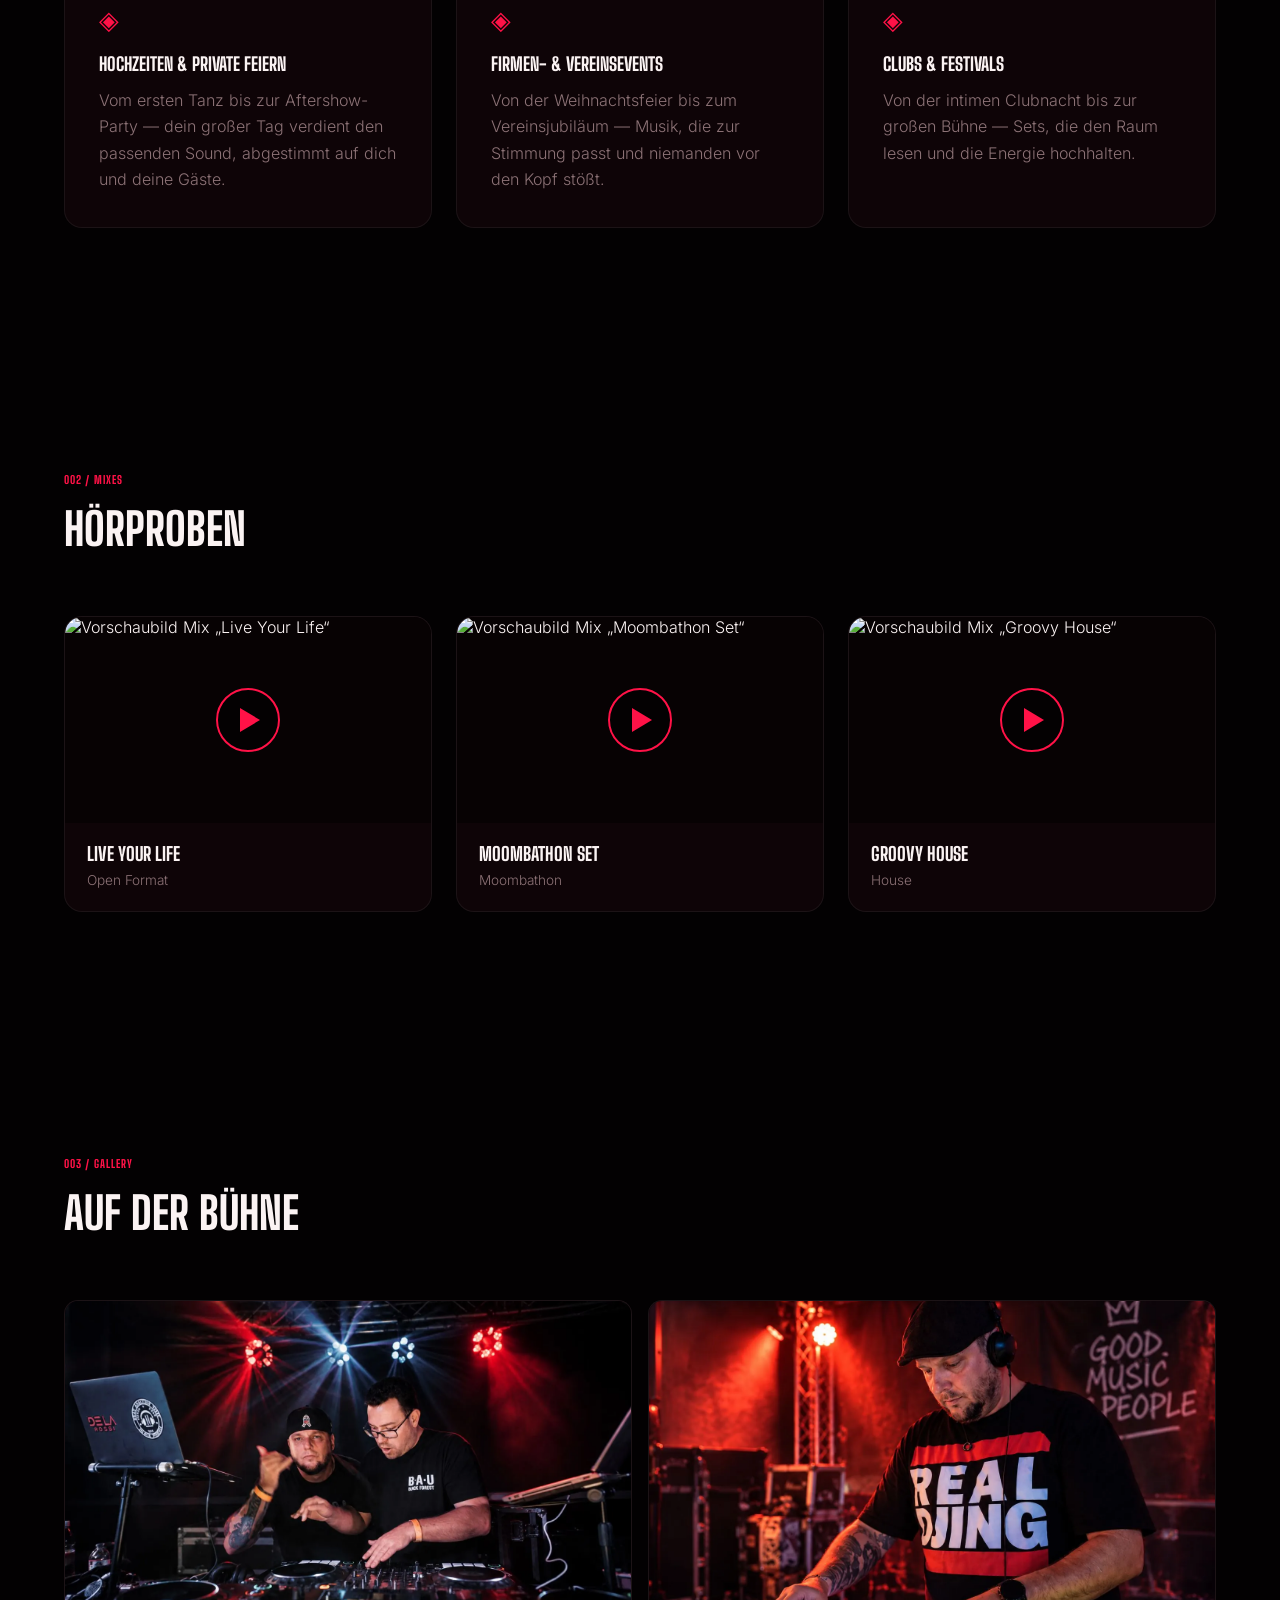
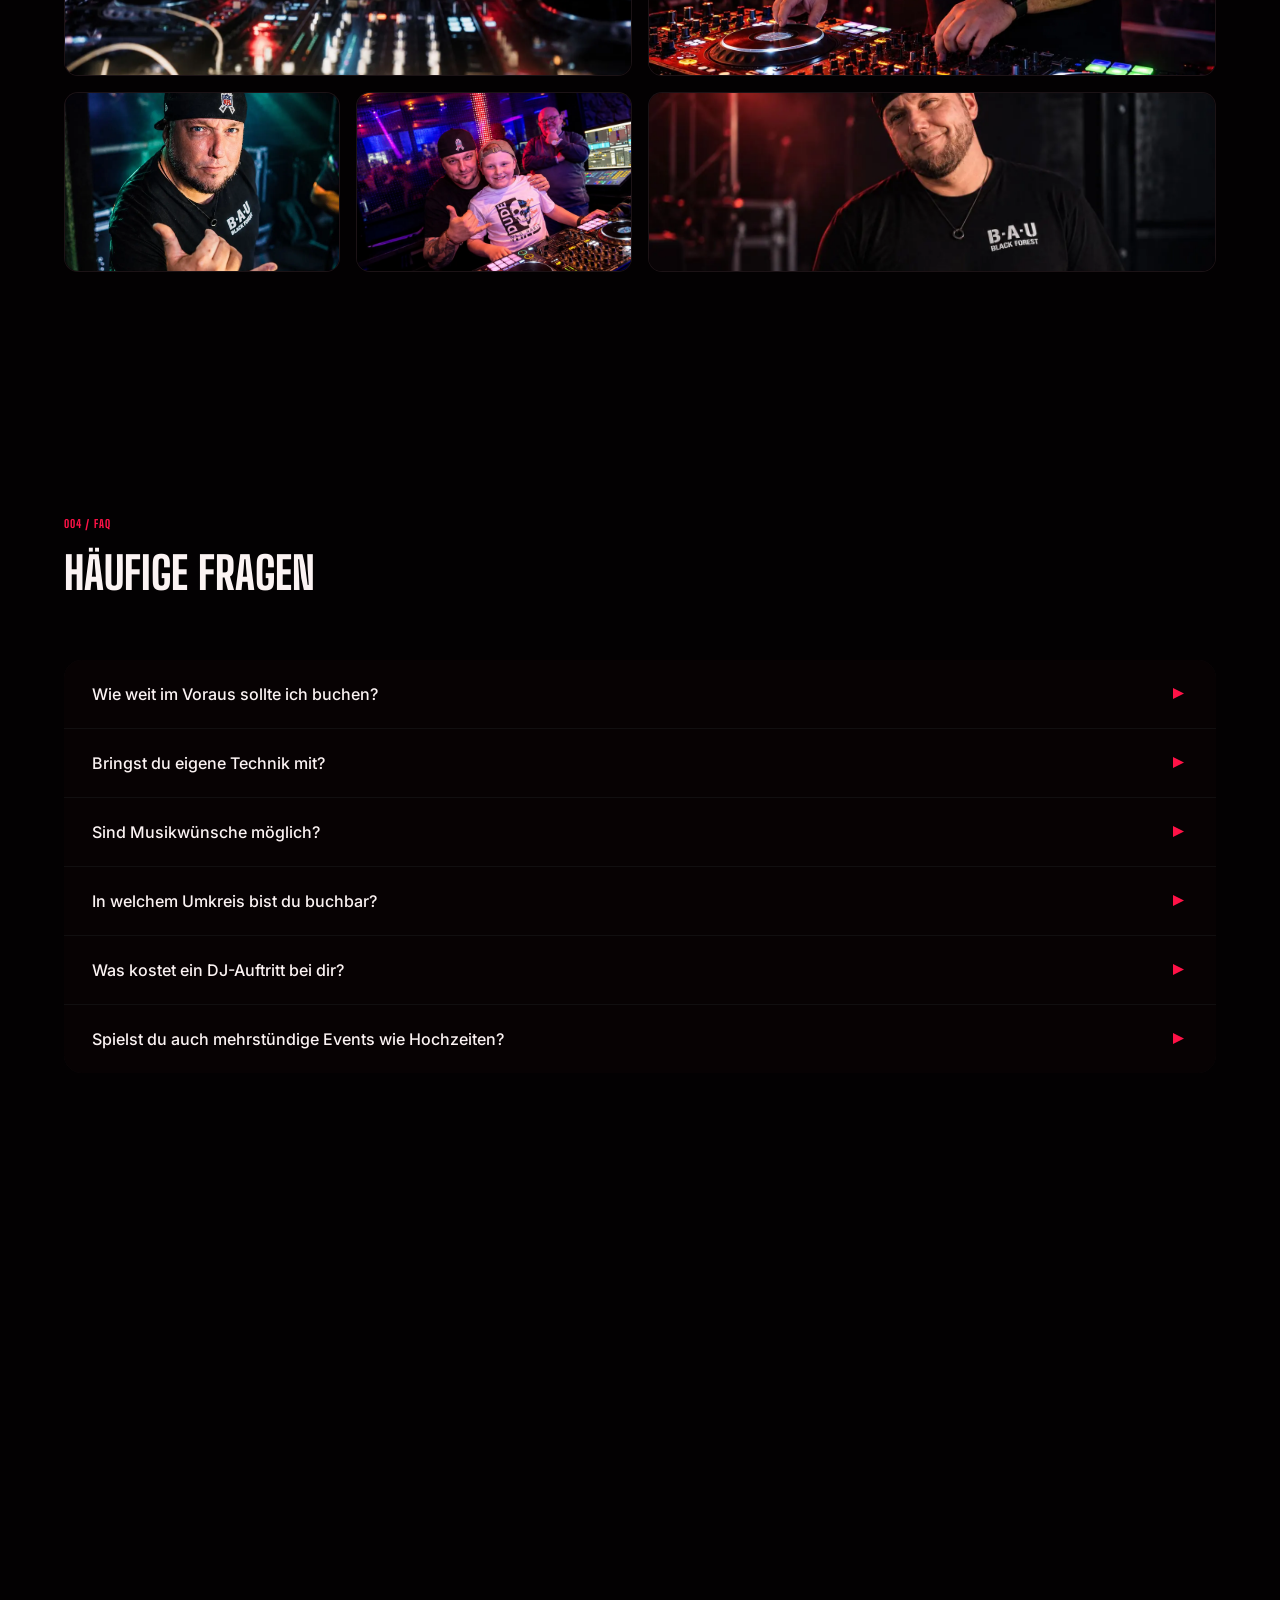
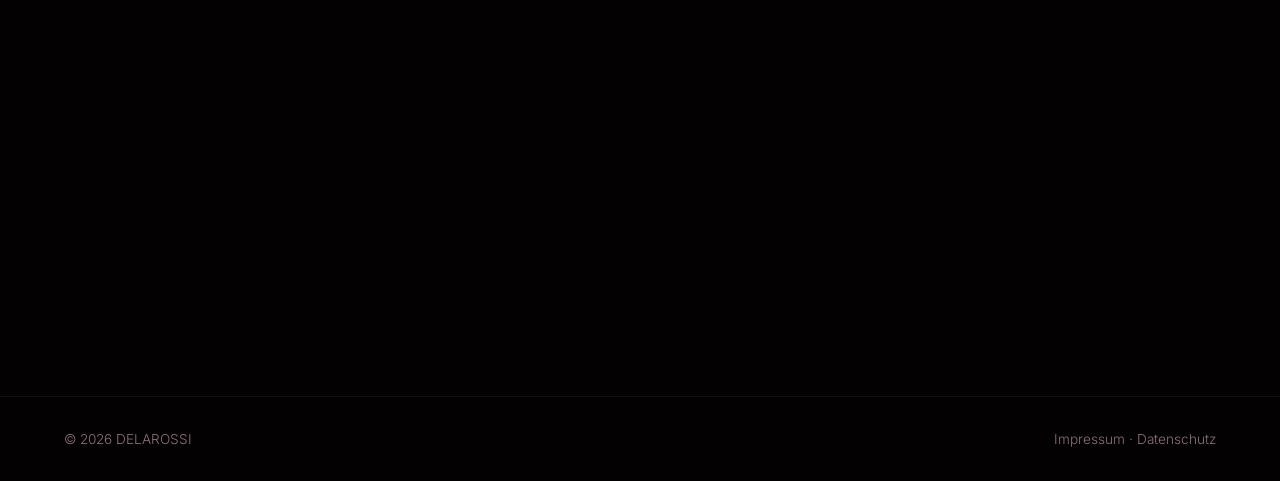
==== commit c30be2b7: "Make Jetzt buchen button match the other hero buttons Co-Authored-By: Claude Sonnet 5 <noreply@anthr" ====
--- a/index.html
+++ b/index.html
@@ -147,7 +147,7 @@
       </p>
       <div class="hero-actions" data-reveal>
         <a href="#mixes" class="btn btn-primary">Mixes hören</a>
-        <a href="#booking" class="btn btn-ghost">Jetzt buchen</a>
+        <a href="#booking" class="btn btn-primary">Jetzt buchen</a>
         <a href="https://wa.me/4915565260530" target="_blank" rel="noopener" class="btn btn-whatsapp">
           <svg class="whatsapp-icon" viewBox="0 0 24 24" aria-hidden="true"><path d="M12.04 2C6.58 2 2.13 6.45 2.13 11.91c0 1.75.46 3.39 1.26 4.81L2 22l5.42-1.42a9.87 9.87 0 0 0 4.62 1.18h.01c5.46 0 9.9-4.45 9.9-9.91 0-2.65-1.03-5.14-2.9-7.01A9.82 9.82 0 0 0 12.04 2Zm5.78 14.13c-.24.68-1.4 1.3-1.93 1.35-.5.05-1.02.24-3.4-.71-2.88-1.15-4.73-4.07-4.87-4.26-.14-.19-1.17-1.56-1.17-2.97 0-1.41.74-2.1 1-2.39.27-.29.58-.36.78-.36.19 0 .39 0 .56.01.18.01.42-.07.65.5.24.58.82 2 .89 2.14.07.15.12.32.02.51-.1.19-.15.31-.3.48-.15.17-.32.38-.45.51-.15.15-.31.32-.13.62.17.29.77 1.27 1.65 2.06 1.14 1.02 2.1 1.34 2.4 1.49.29.15.47.13.64-.08.17-.2.72-.84.92-1.13.19-.29.39-.24.65-.14.27.1 1.68.79 1.97.94.29.14.48.21.55.33.07.12.07.68-.17 1.36Z"/></svg>
           <span>WhatsApp</span>
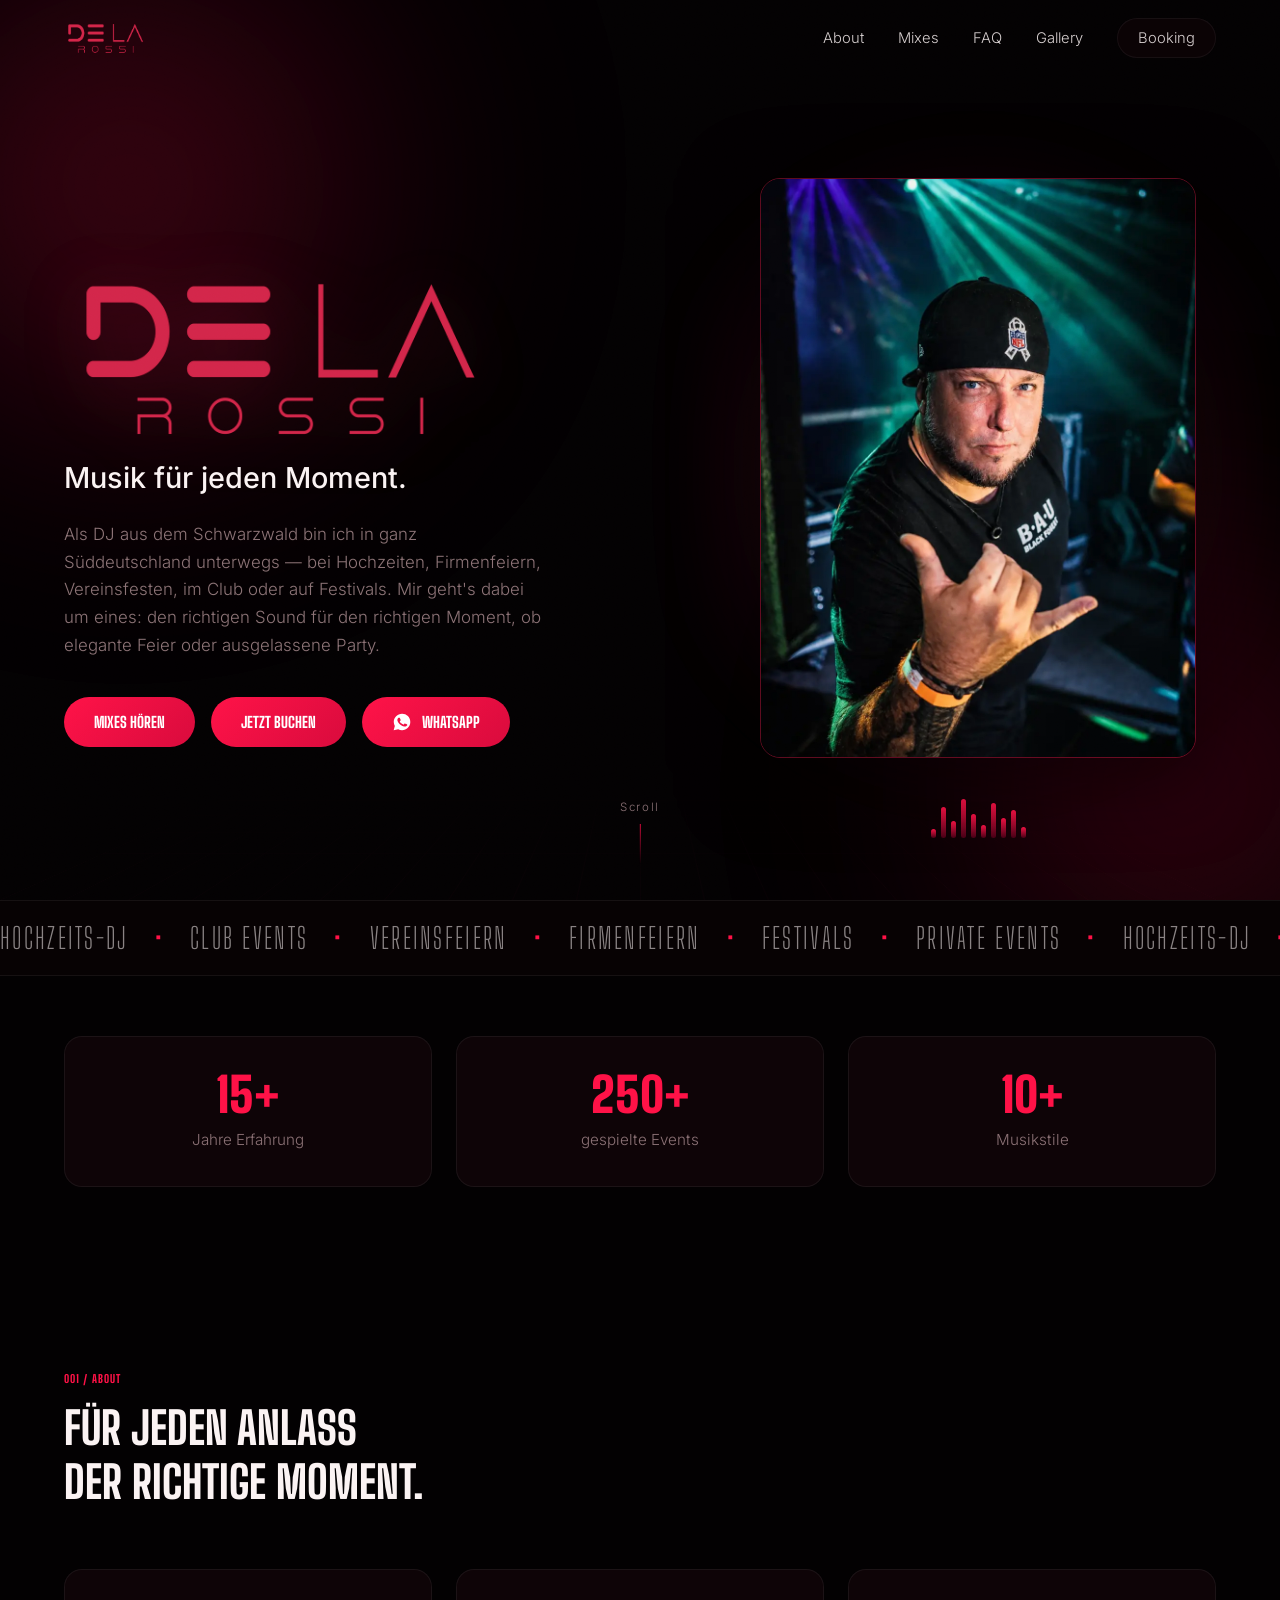
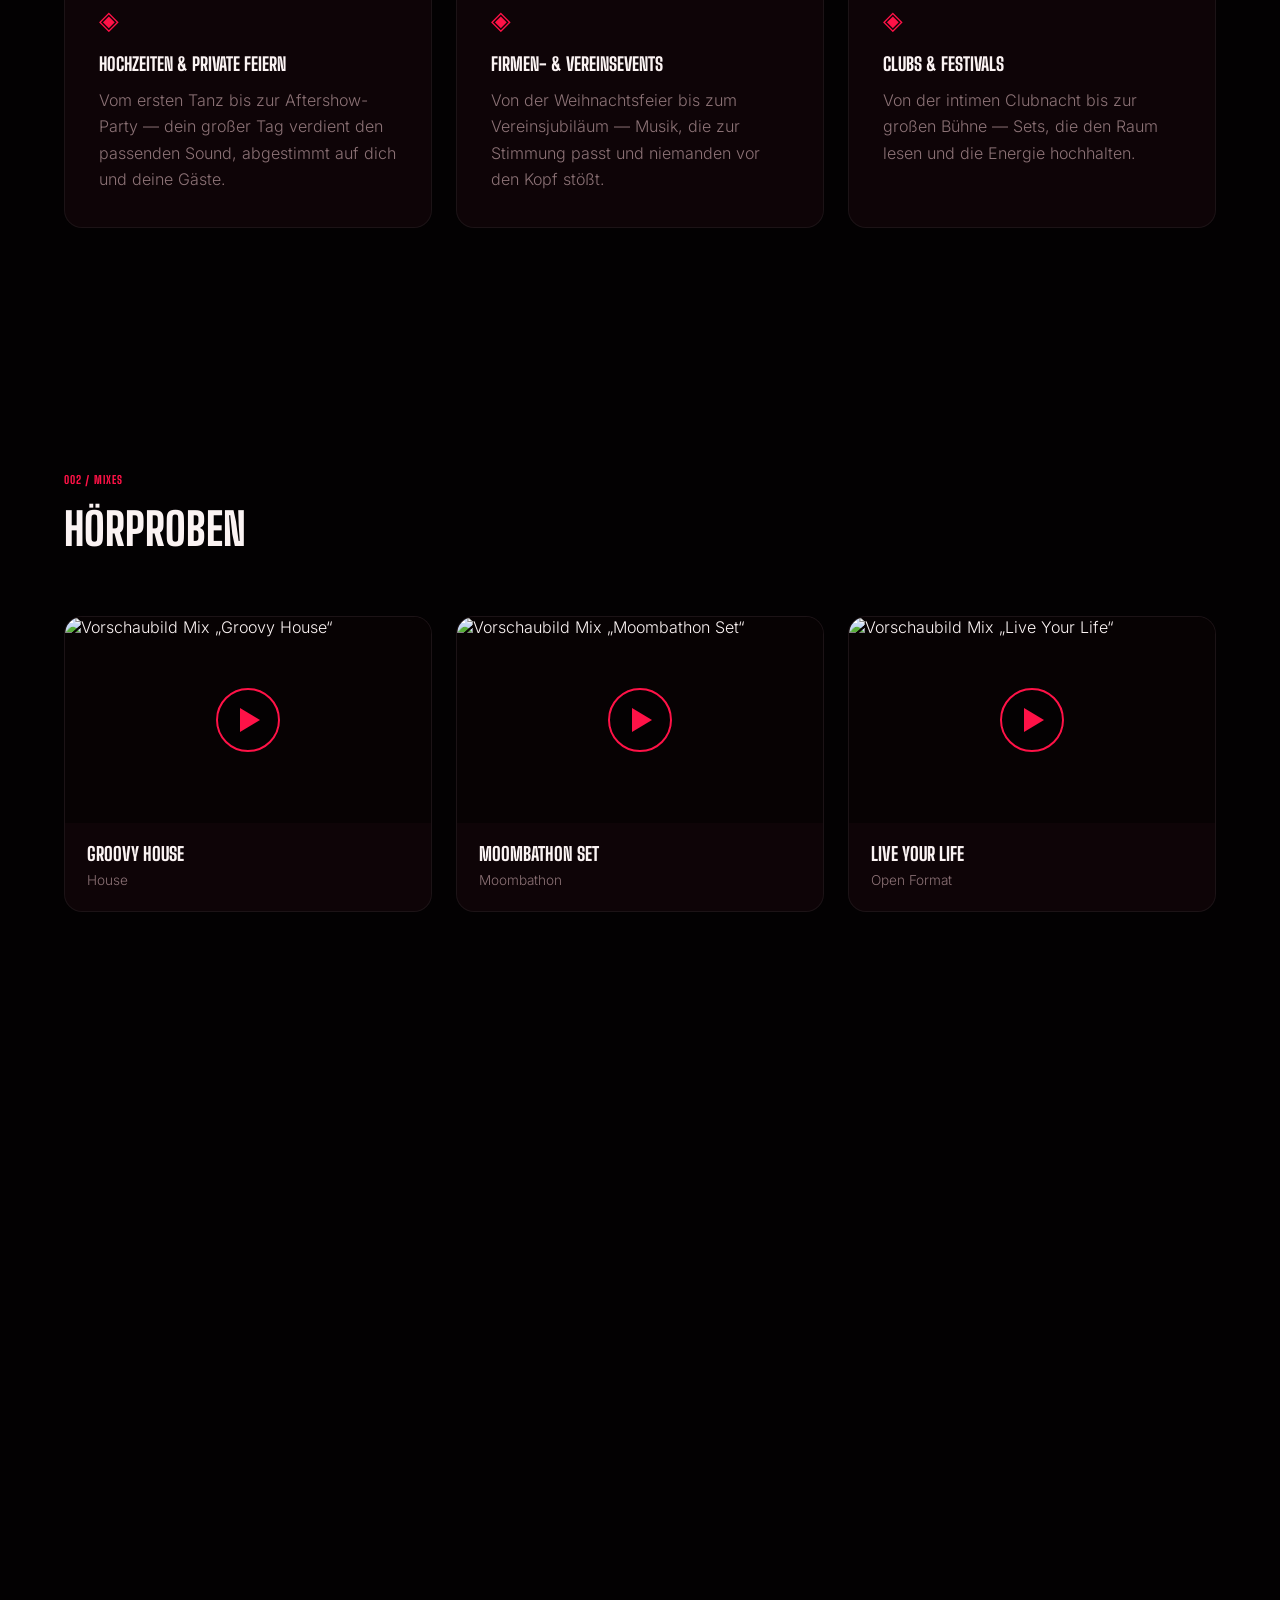
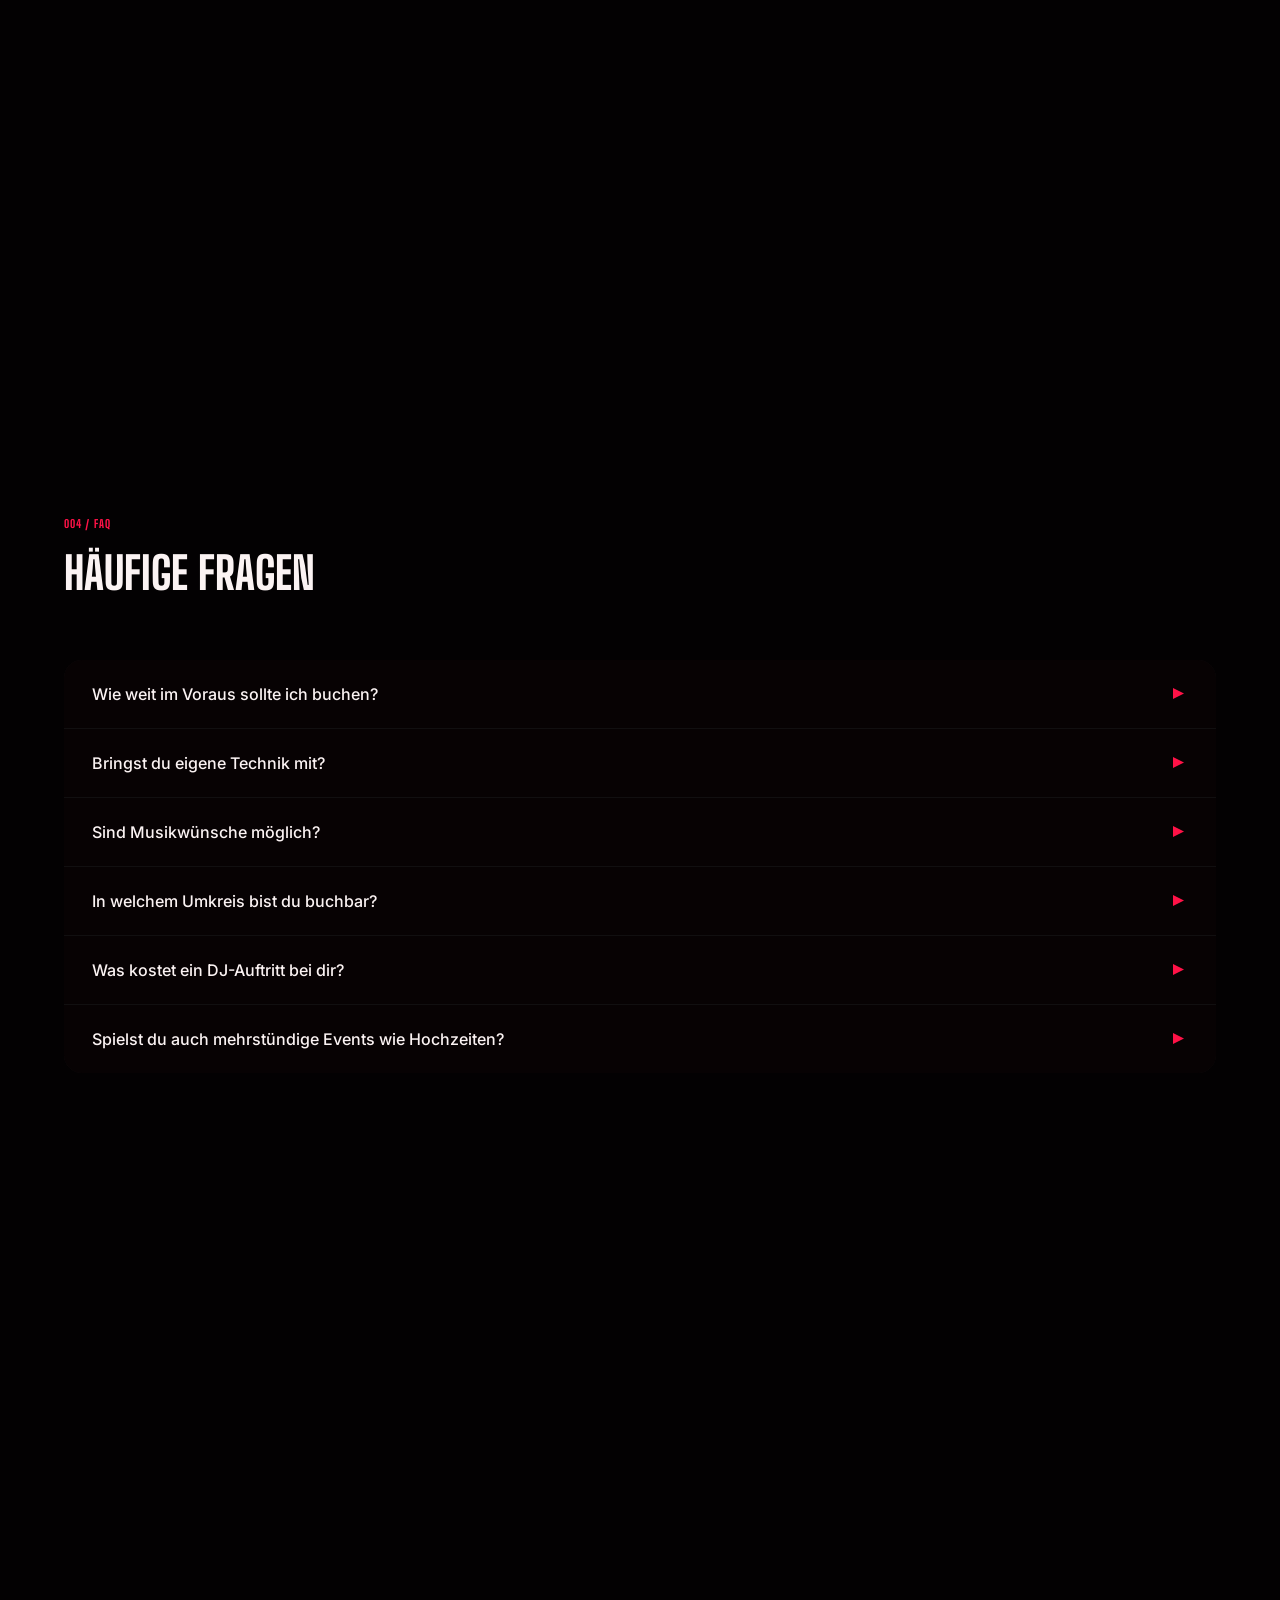
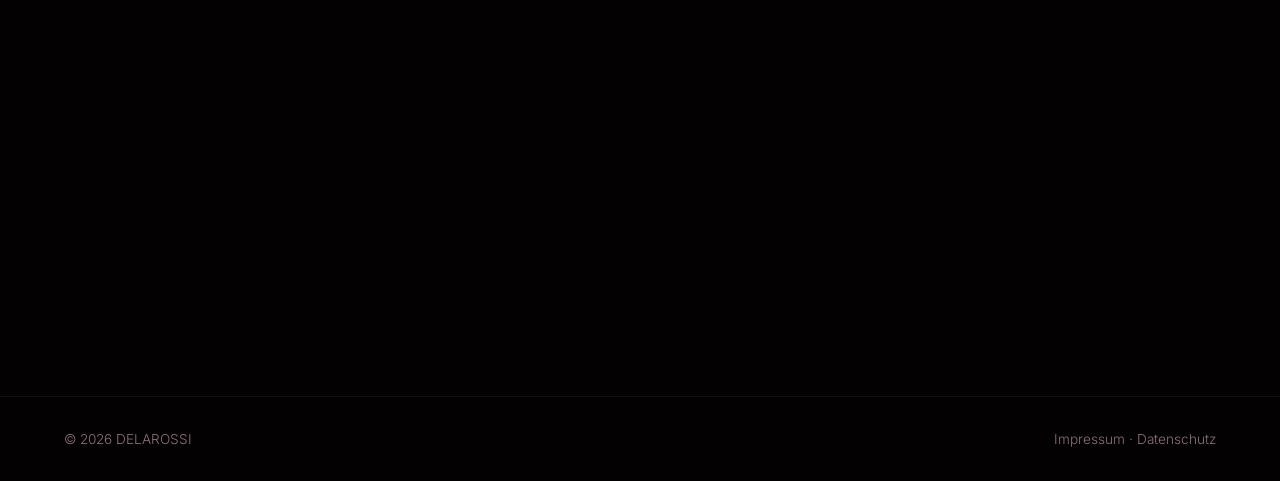
==== commit a5d7867e: "Reorder mix cards: Groovy House, Moombathon Set, Live Your Life Co-Authored-By: Claude Sonnet 5 <nor" ====
--- a/index.html
+++ b/index.html
@@ -233,13 +233,13 @@
     </div>
     <div class="mix-grid">
       <div class="mix-card" data-reveal>
-        <div class="mix-embed yt-facade" data-yt-id="PMeC8SKYifc" role="button" tabindex="0" aria-label="Video „Live Your Life“ abspielen">
-          <img src="https://i.ytimg.com/vi/PMeC8SKYifc/hqdefault.jpg" alt="Vorschaubild Mix „Live Your Life“" loading="lazy" />
+        <div class="mix-embed yt-facade" data-yt-id="my3mQvUUrrc" role="button" tabindex="0" aria-label="Video „Groovy House“ abspielen">
+          <img src="https://i.ytimg.com/vi/my3mQvUUrrc/hqdefault.jpg" alt="Vorschaubild Mix „Groovy House“" loading="lazy" />
           <span class="yt-play"></span>
         </div>
         <div class="mix-info">
-          <h3>Live Your Life</h3>
-          <p>Open Format</p>
+          <h3>Groovy House</h3>
+          <p>House</p>
         </div>
       </div>
       <div class="mix-card" data-reveal>
@@ -253,13 +253,13 @@
         </div>
       </div>
       <div class="mix-card" data-reveal>
-        <div class="mix-embed yt-facade" data-yt-id="my3mQvUUrrc" role="button" tabindex="0" aria-label="Video „Groovy House“ abspielen">
-          <img src="https://i.ytimg.com/vi/my3mQvUUrrc/hqdefault.jpg" alt="Vorschaubild Mix „Groovy House“" loading="lazy" />
+        <div class="mix-embed yt-facade" data-yt-id="PMeC8SKYifc" role="button" tabindex="0" aria-label="Video „Live Your Life“ abspielen">
+          <img src="https://i.ytimg.com/vi/PMeC8SKYifc/hqdefault.jpg" alt="Vorschaubild Mix „Live Your Life“" loading="lazy" />
           <span class="yt-play"></span>
         </div>
         <div class="mix-info">
-          <h3>Groovy House</h3>
-          <p>House</p>
+          <h3>Live Your Life</h3>
+          <p>Open Format</p>
         </div>
       </div>
     </div>
--- a/style.css
+++ b/style.css
@@ -215,7 +215,7 @@
   perspective:1200px;
 }
 .mark-float{
-  width:min(72vw, 360px);
+  width:clamp(260px, 34vw, 640px);
   margin-top:56px;
 }
 .mark-wrap{
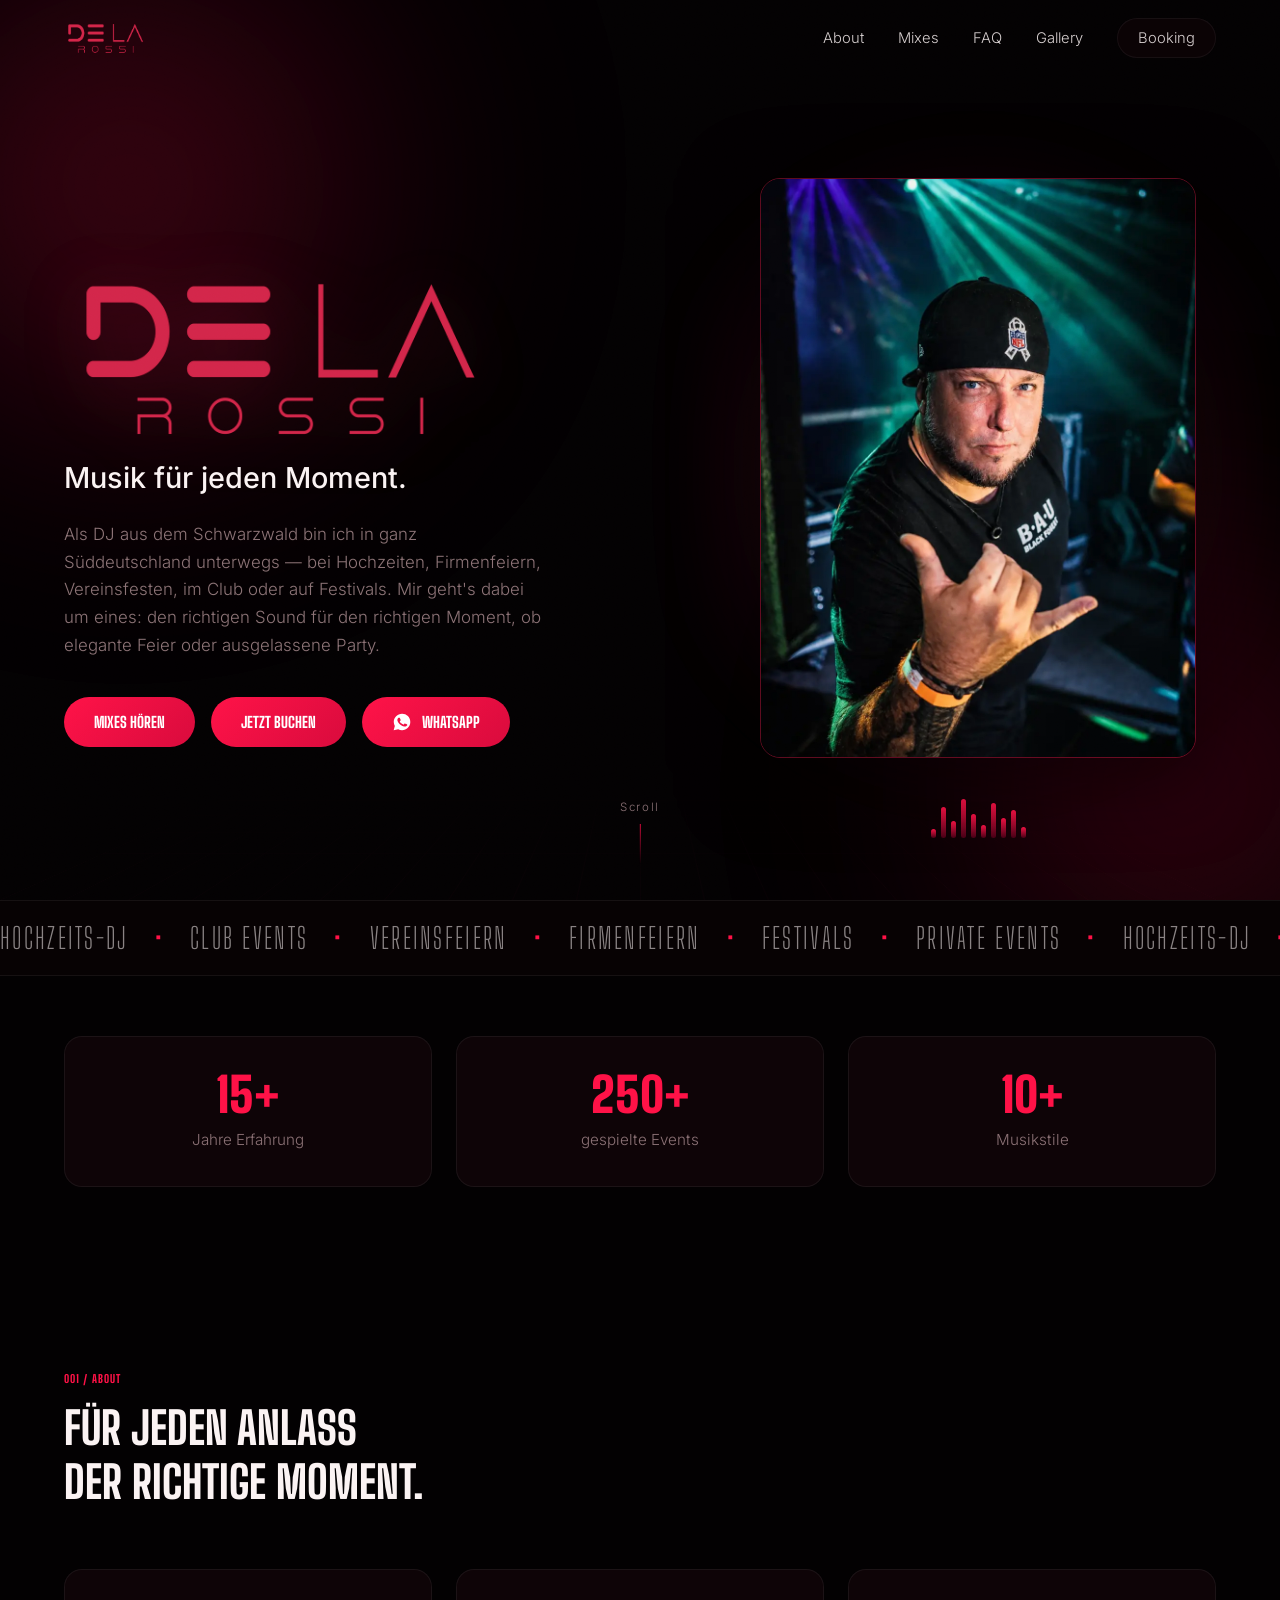
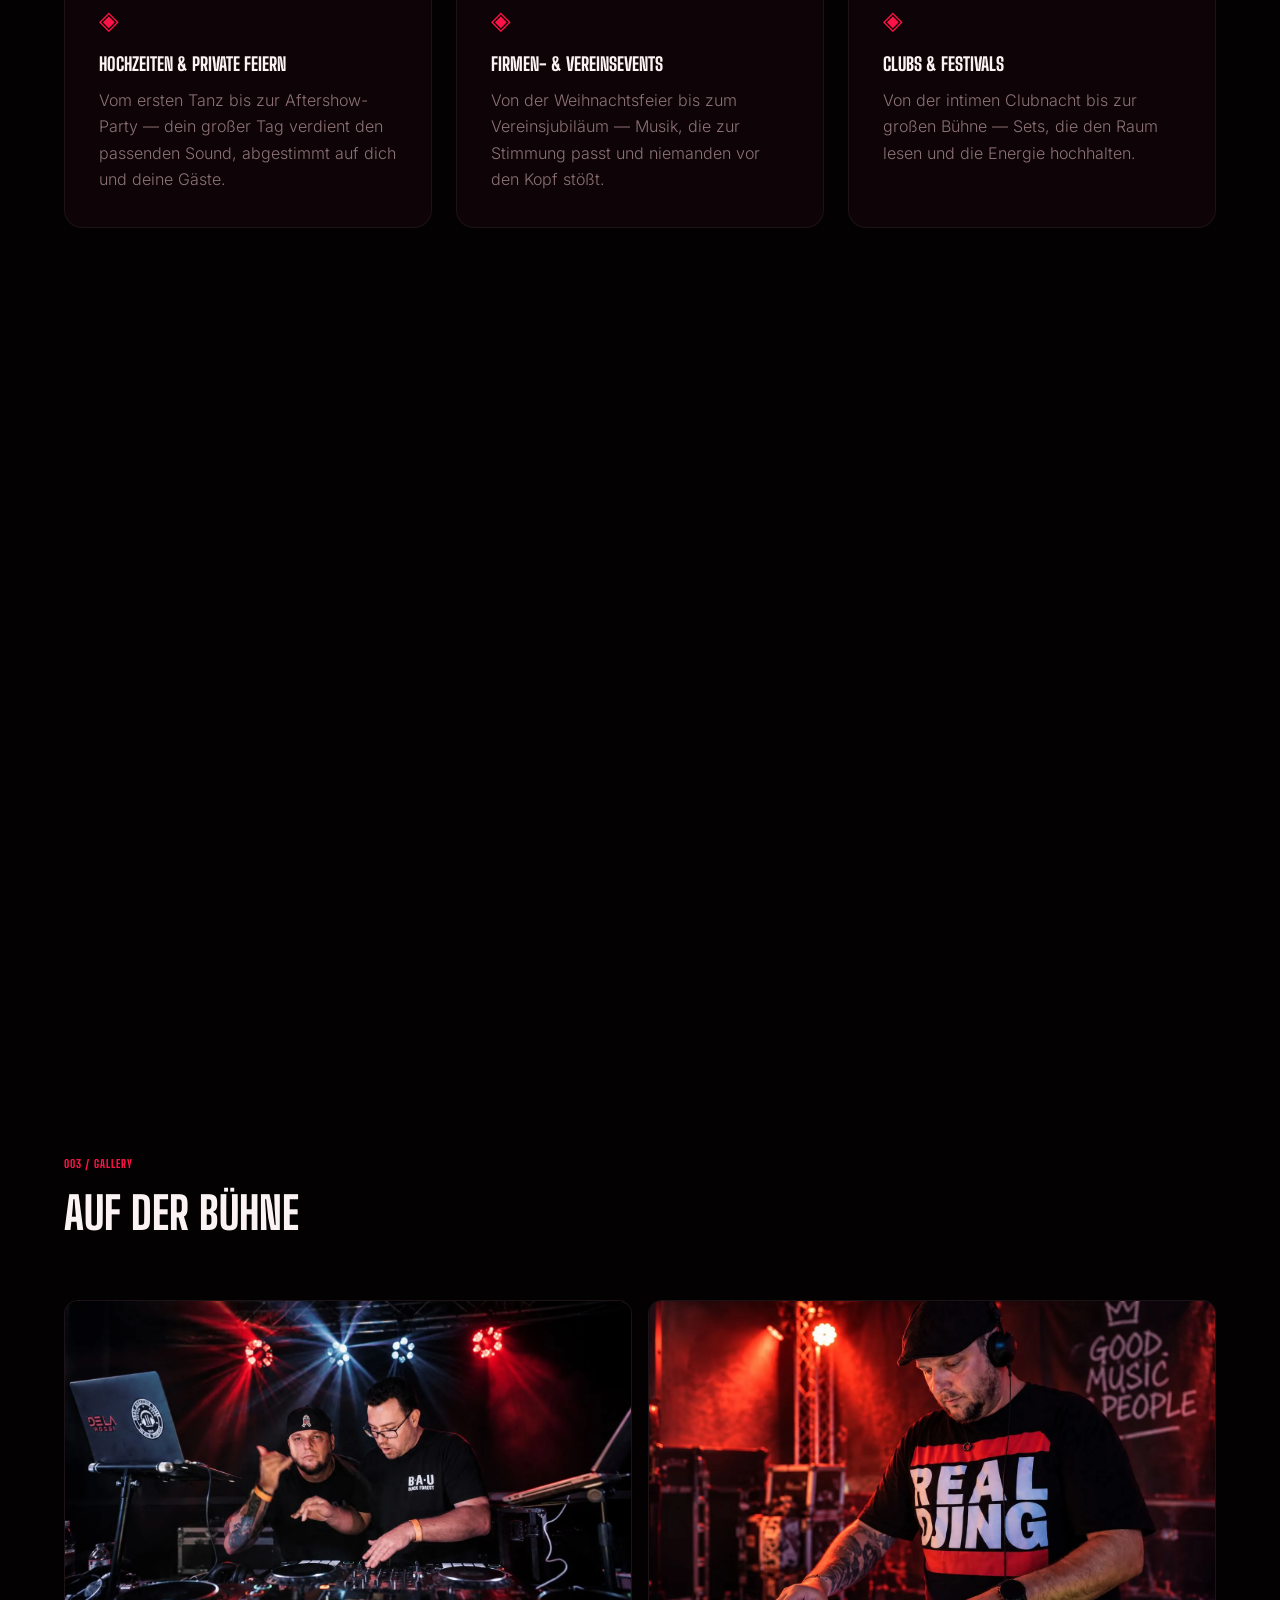
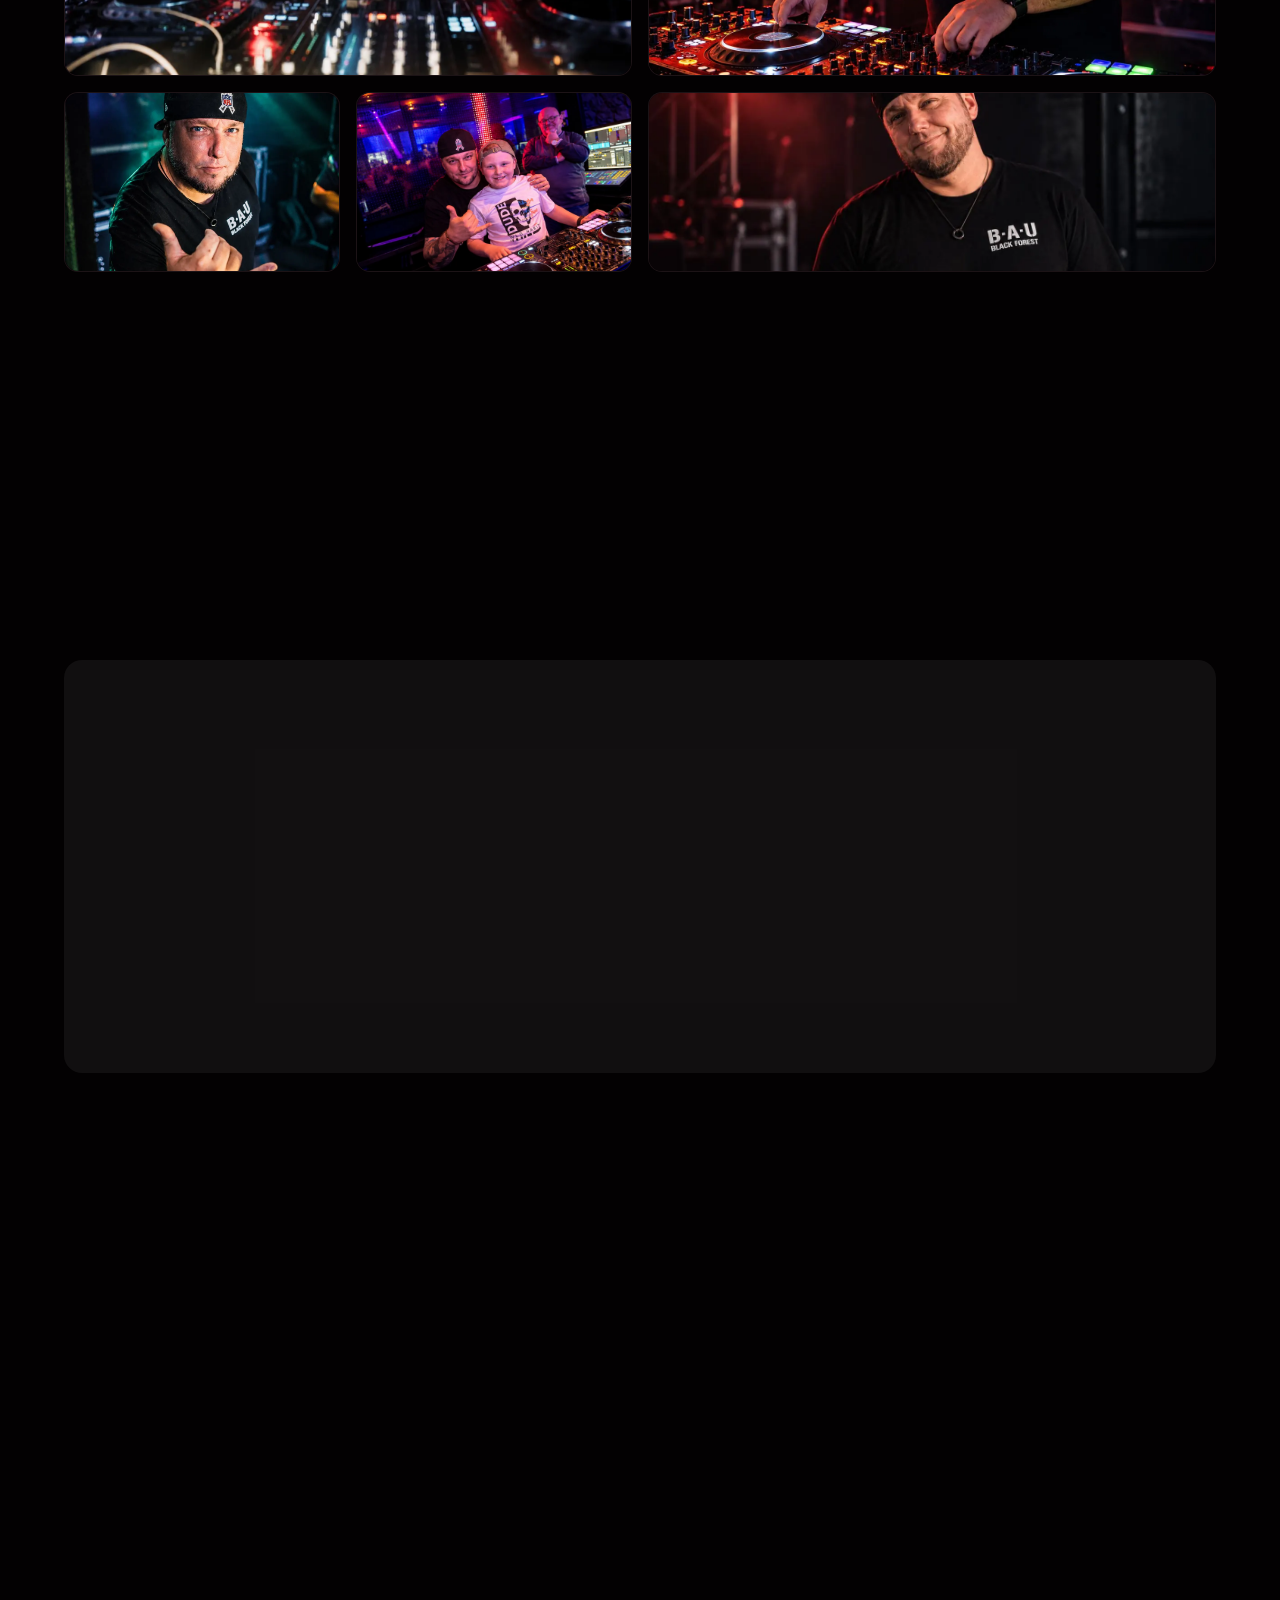
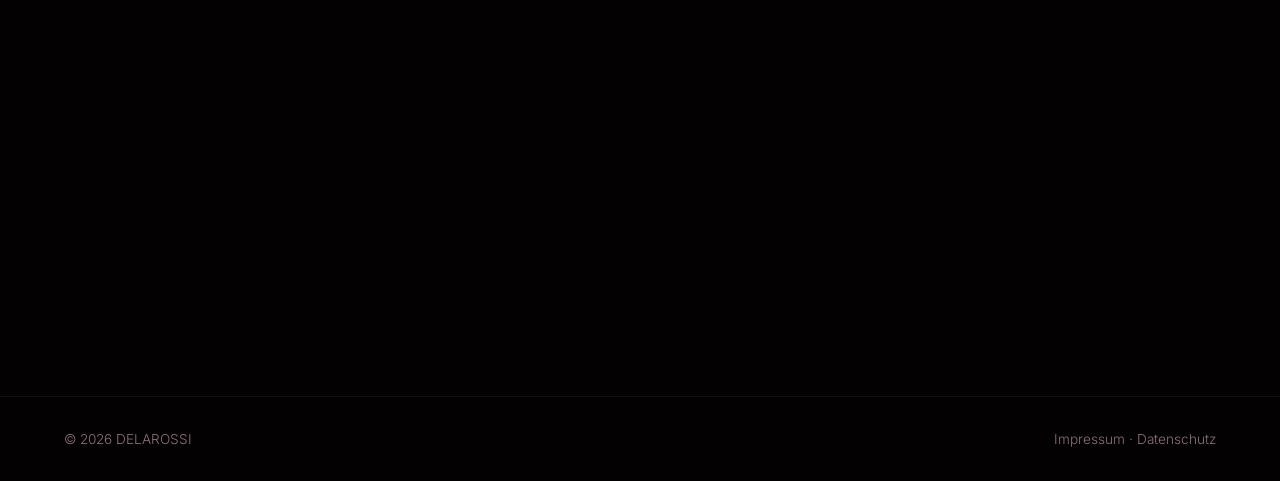
==== commit 285e00f5: "Fix mismatched YouTube IDs on mix cards Groovy House and Live Your Life had their video IDs swapped;" ====
--- a/index.html
+++ b/index.html
@@ -233,8 +233,8 @@
     </div>
     <div class="mix-grid">
       <div class="mix-card" data-reveal>
-        <div class="mix-embed yt-facade" data-yt-id="my3mQvUUrrc" role="button" tabindex="0" aria-label="Video „Groovy House“ abspielen">
-          <img src="https://i.ytimg.com/vi/my3mQvUUrrc/hqdefault.jpg" alt="Vorschaubild Mix „Groovy House“" loading="lazy" />
+        <div class="mix-embed yt-facade" data-yt-id="PMeC8SKYifc" role="button" tabindex="0" aria-label="Video „Groovy House“ abspielen">
+          <img src="https://i.ytimg.com/vi/PMeC8SKYifc/hqdefault.jpg" alt="Vorschaubild Mix „Groovy House“" loading="lazy" />
           <span class="yt-play"></span>
         </div>
         <div class="mix-info">
@@ -243,18 +243,18 @@
         </div>
       </div>
       <div class="mix-card" data-reveal>
-        <div class="mix-embed yt-facade" data-yt-id="btLNzjQm8z8" role="button" tabindex="0" aria-label="Video „Moombathon Set“ abspielen">
-          <img src="https://i.ytimg.com/vi/btLNzjQm8z8/hqdefault.jpg" alt="Vorschaubild Mix „Moombathon Set“" loading="lazy" />
+        <div class="mix-embed yt-facade" data-yt-id="btLNzjQm8z8" role="button" tabindex="0" aria-label="Video „Moombathon Boom“ abspielen">
+          <img src="https://i.ytimg.com/vi/btLNzjQm8z8/hqdefault.jpg" alt="Vorschaubild Mix „Moombathon Boom“" loading="lazy" />
           <span class="yt-play"></span>
         </div>
         <div class="mix-info">
-          <h3>Moombathon Set</h3>
+          <h3>Moombathon Boom</h3>
           <p>Moombathon</p>
         </div>
       </div>
       <div class="mix-card" data-reveal>
-        <div class="mix-embed yt-facade" data-yt-id="PMeC8SKYifc" role="button" tabindex="0" aria-label="Video „Live Your Life“ abspielen">
-          <img src="https://i.ytimg.com/vi/PMeC8SKYifc/hqdefault.jpg" alt="Vorschaubild Mix „Live Your Life“" loading="lazy" />
+        <div class="mix-embed yt-facade" data-yt-id="my3mQvUUrrc" role="button" tabindex="0" aria-label="Video „Live Your Life“ abspielen">
+          <img src="https://i.ytimg.com/vi/my3mQvUUrrc/hqdefault.jpg" alt="Vorschaubild Mix „Live Your Life“" loading="lazy" />
           <span class="yt-play"></span>
         </div>
         <div class="mix-info">
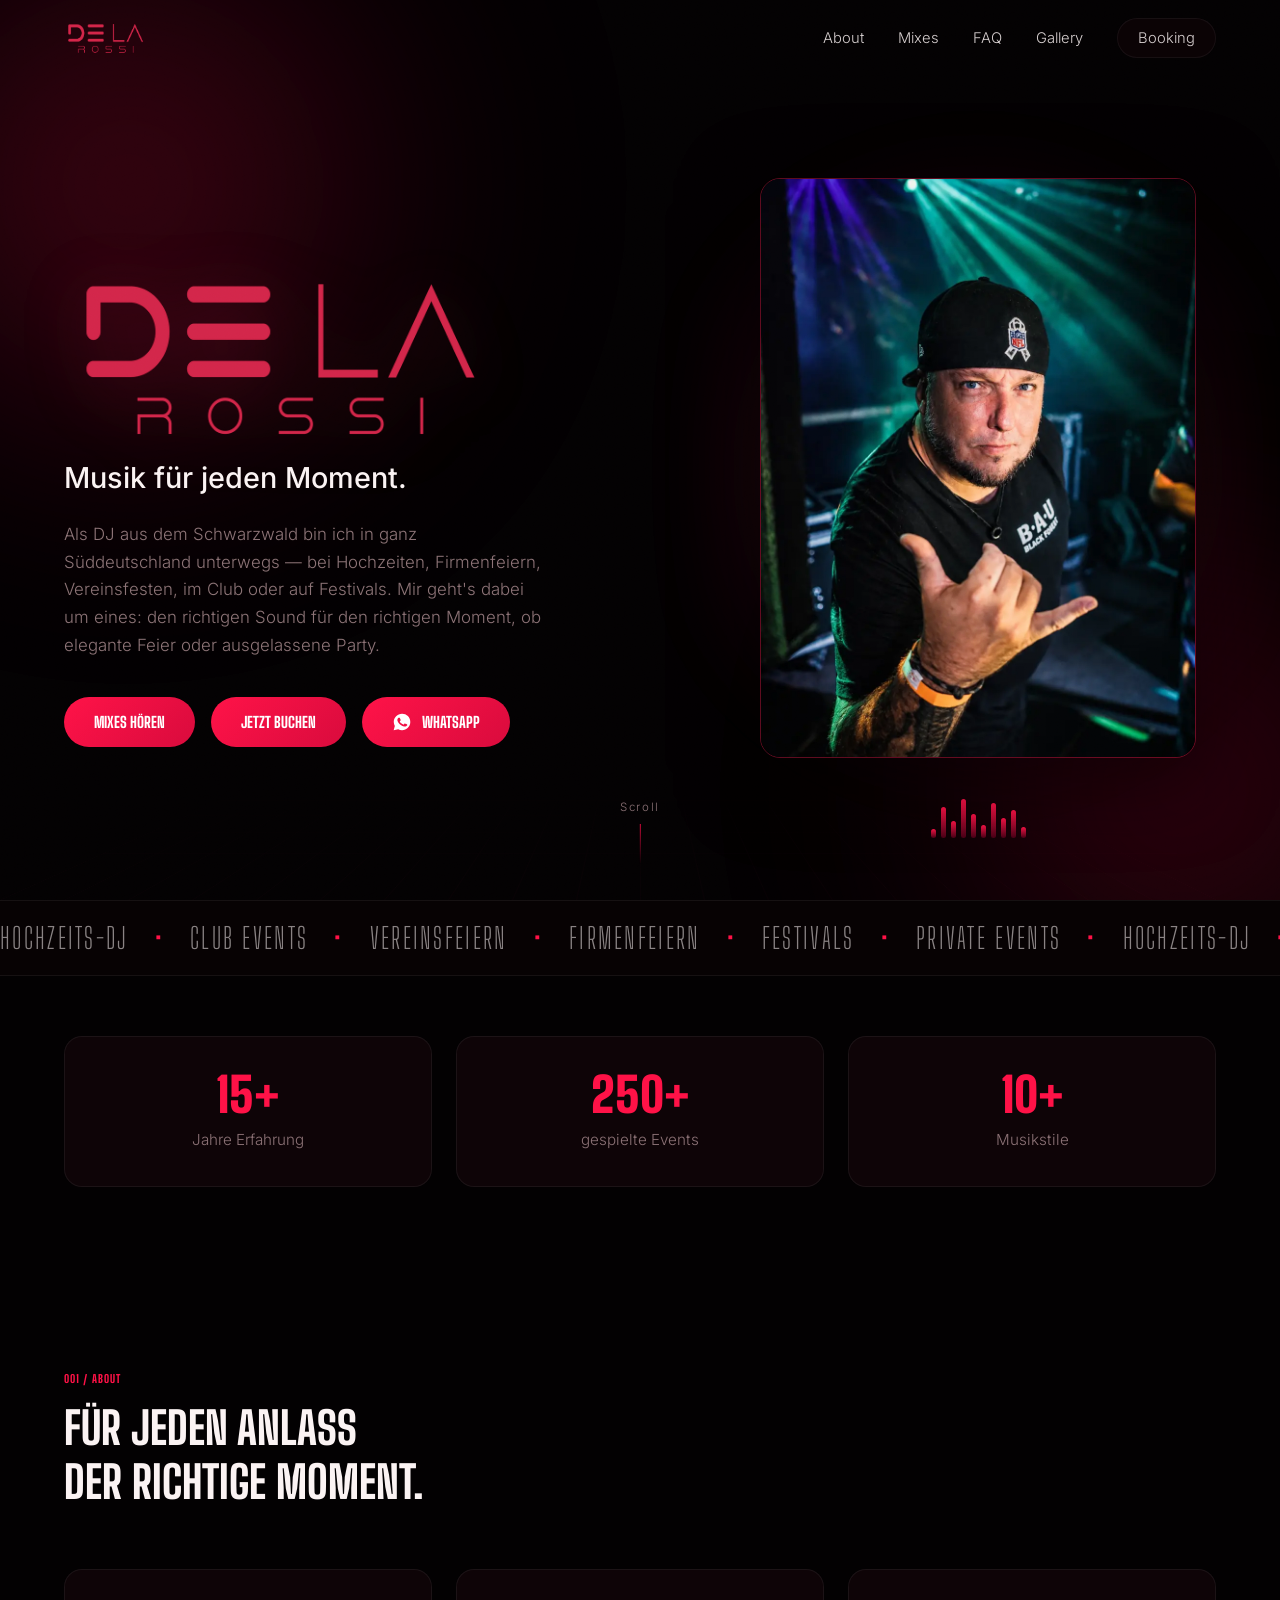
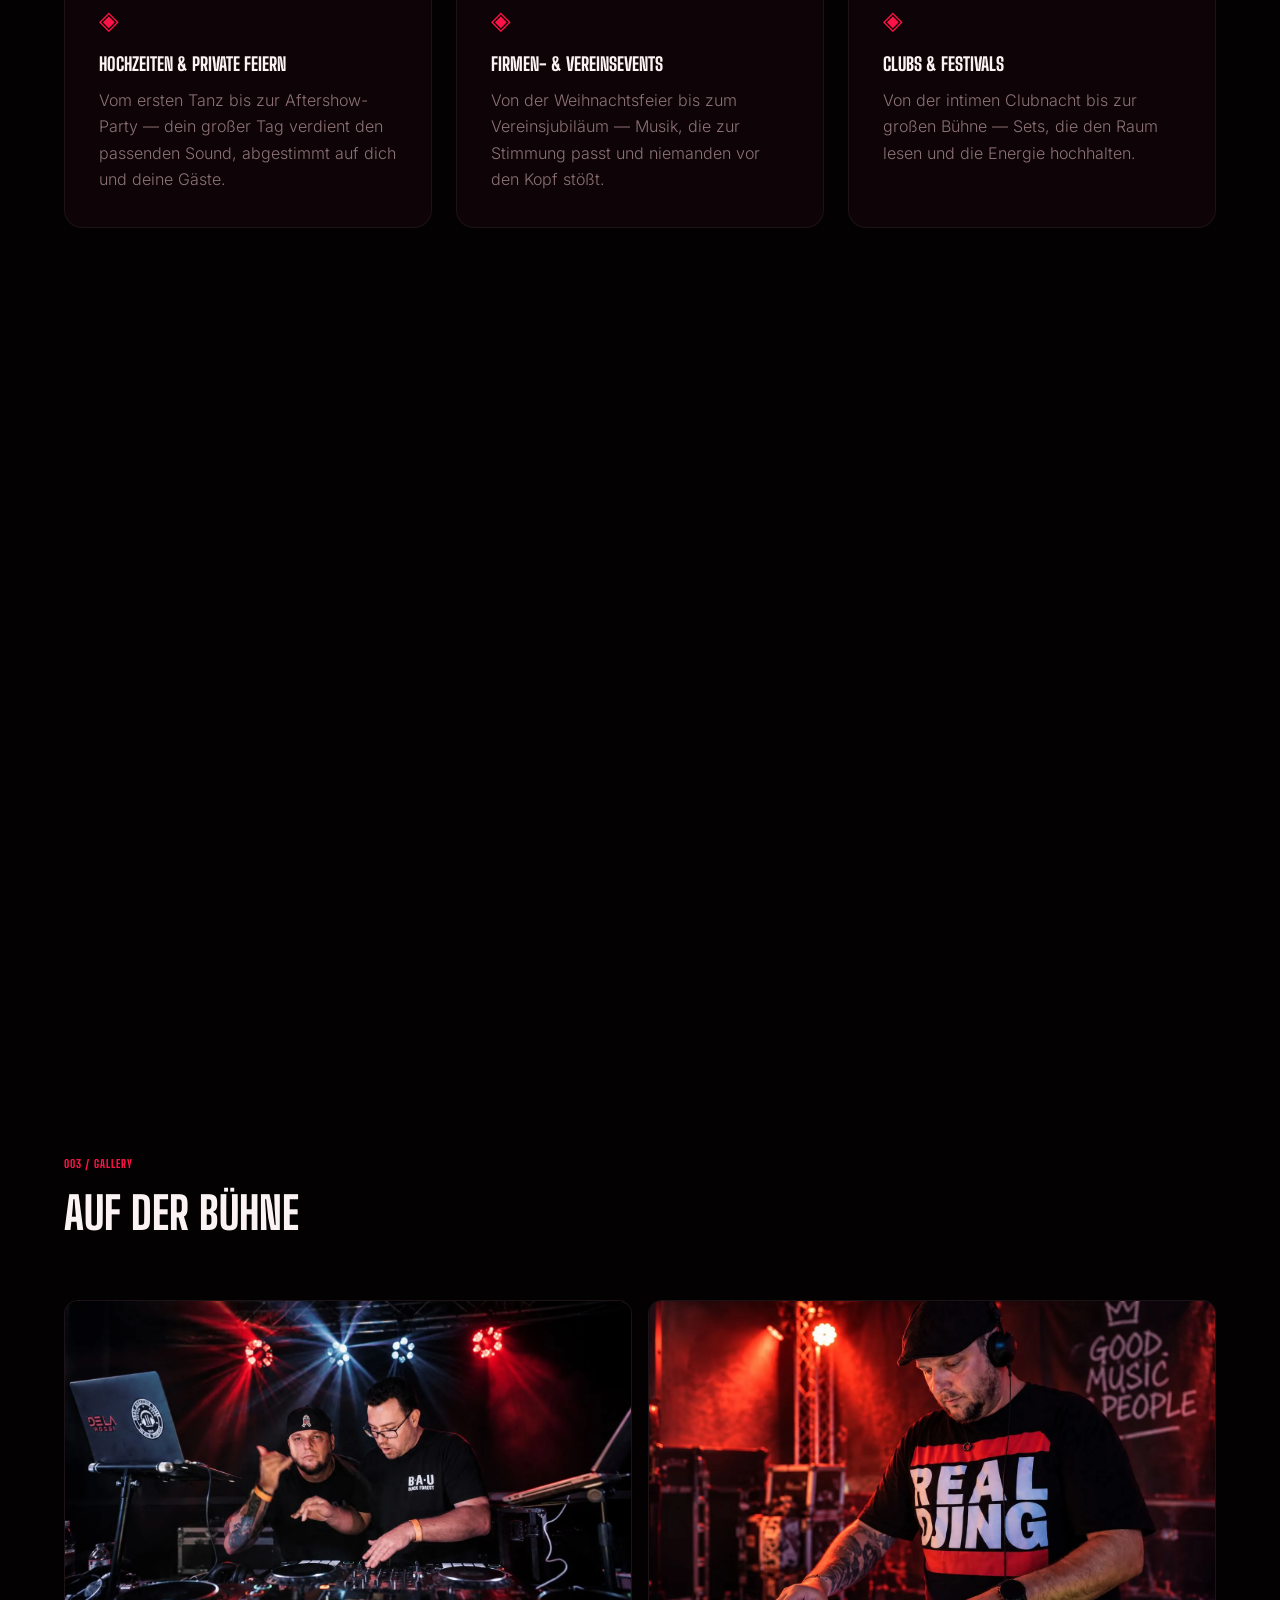
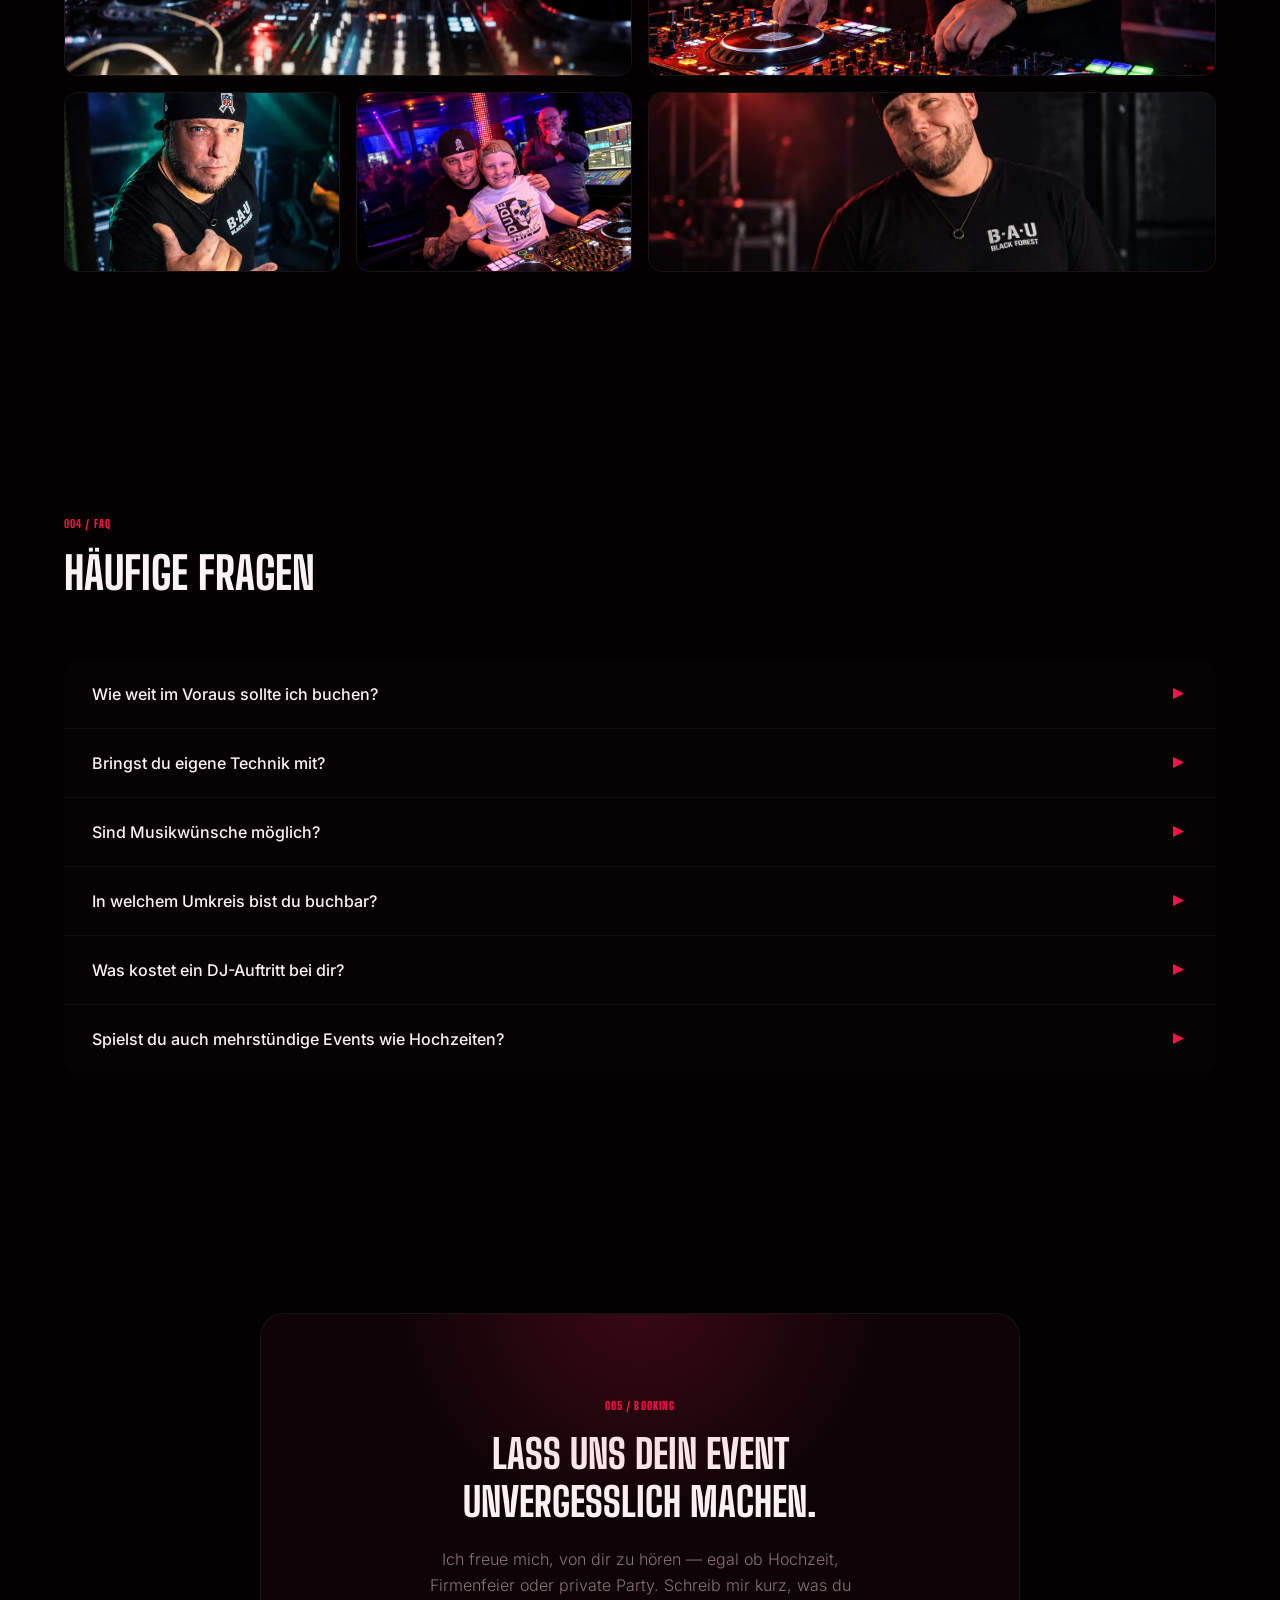
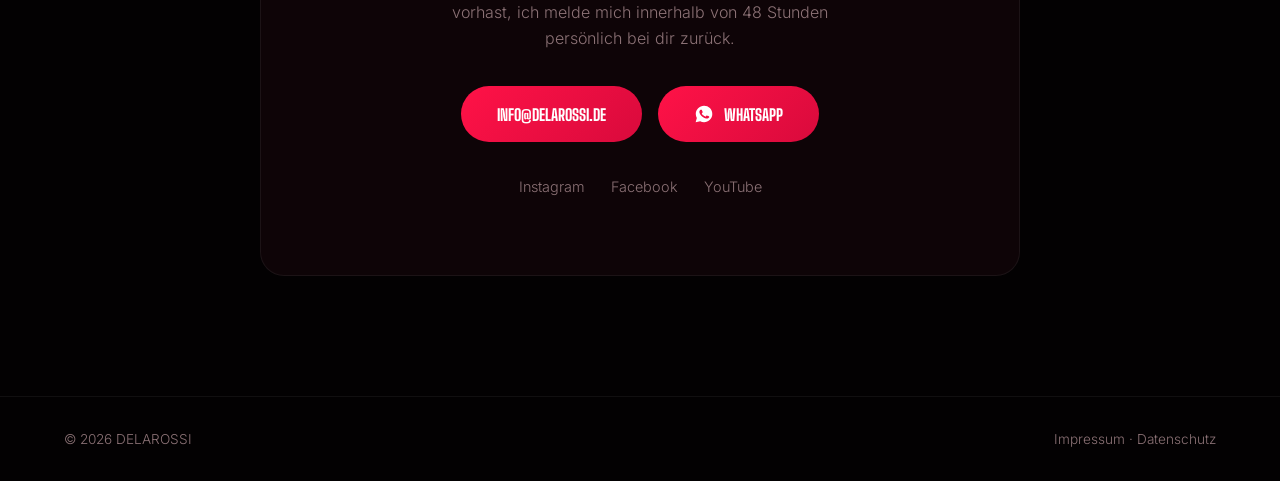
==== commit e8aec882: "Rename mix to Gediegen, genre Deep House Co-Authored-By: Claude Sonnet 5 <noreply@anthropic.com> Cla" ====
--- a/index.html
+++ b/index.html
@@ -253,13 +253,13 @@
         </div>
       </div>
       <div class="mix-card" data-reveal>
-        <div class="mix-embed yt-facade" data-yt-id="my3mQvUUrrc" role="button" tabindex="0" aria-label="Video „Live Your Life“ abspielen">
-          <img src="https://i.ytimg.com/vi/my3mQvUUrrc/hqdefault.jpg" alt="Vorschaubild Mix „Live Your Life“" loading="lazy" />
+        <div class="mix-embed yt-facade" data-yt-id="my3mQvUUrrc" role="button" tabindex="0" aria-label="Video „Gediegen“ abspielen">
+          <img src="https://i.ytimg.com/vi/my3mQvUUrrc/hqdefault.jpg" alt="Vorschaubild Mix „Gediegen“" loading="lazy" />
           <span class="yt-play"></span>
         </div>
         <div class="mix-info">
-          <h3>Live Your Life</h3>
-          <p>Open Format</p>
+          <h3>Gediegen</h3>
+          <p>Deep House</p>
         </div>
       </div>
     </div>
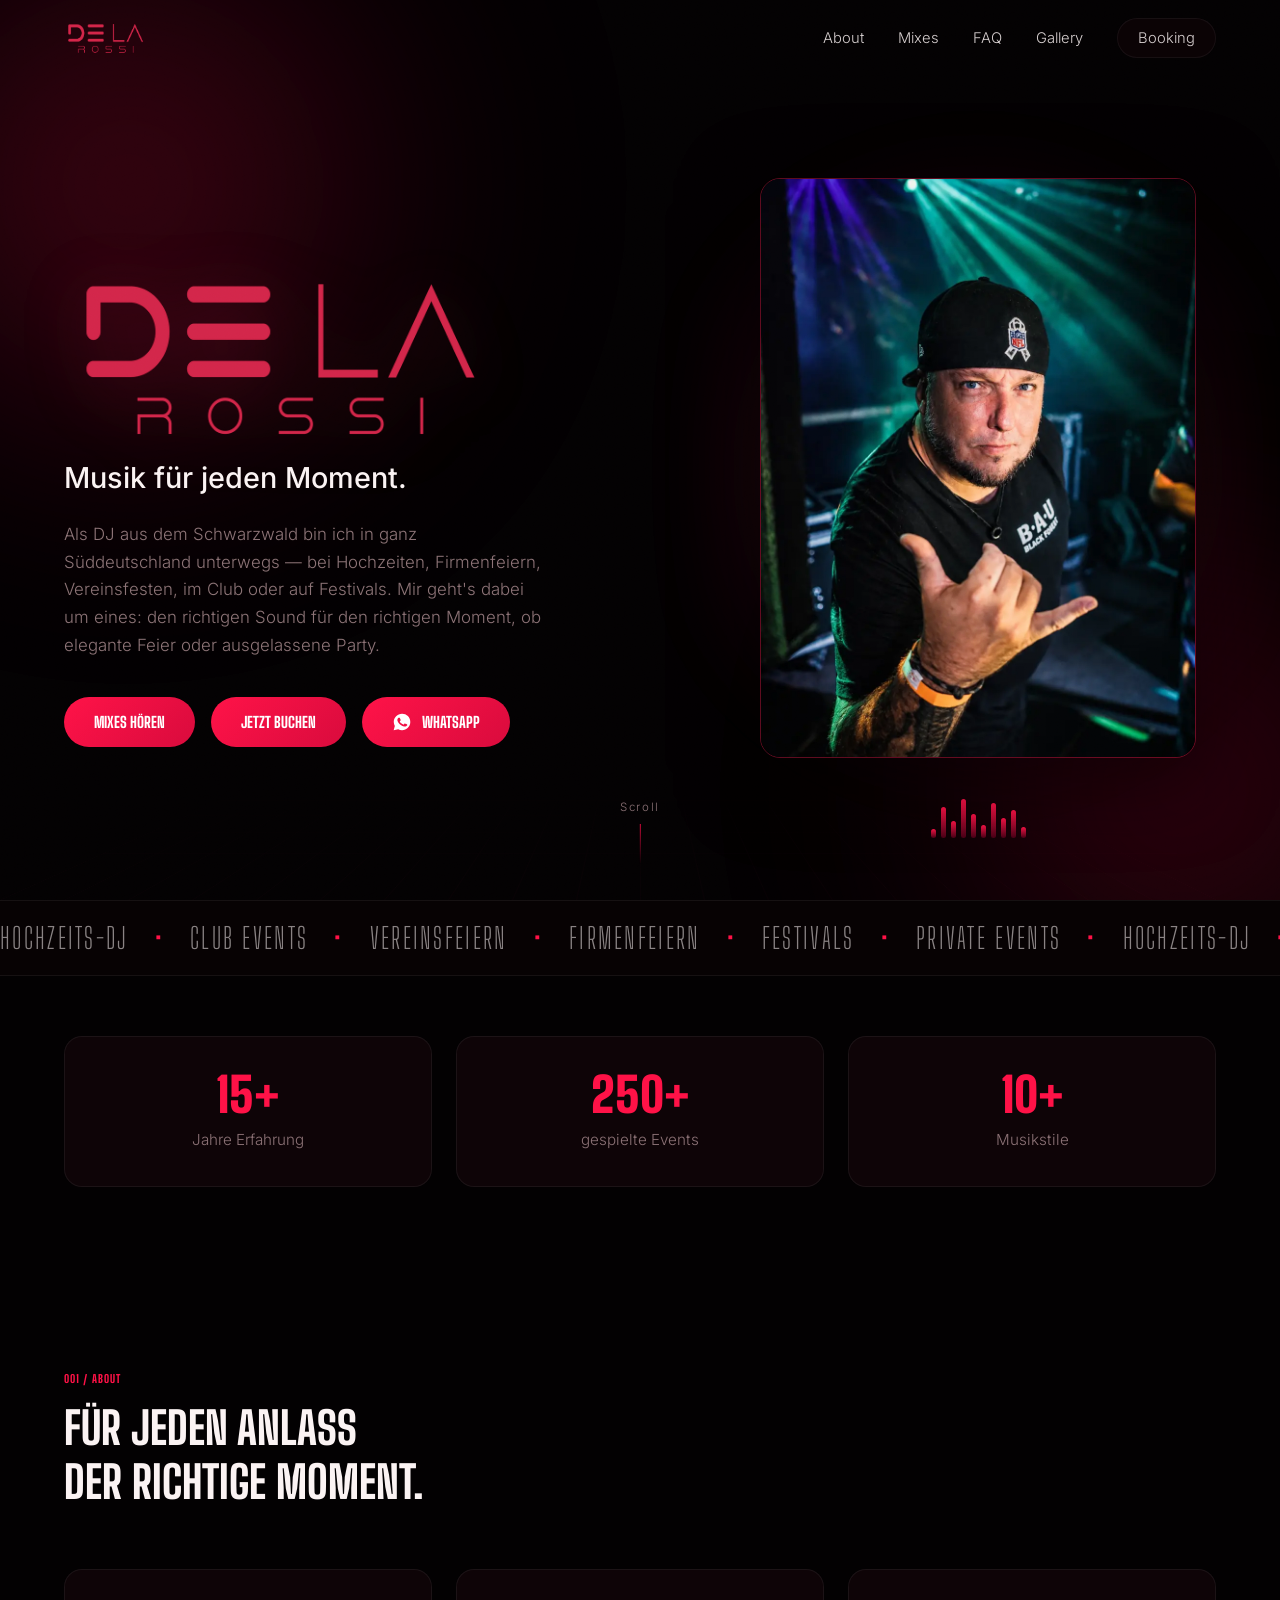
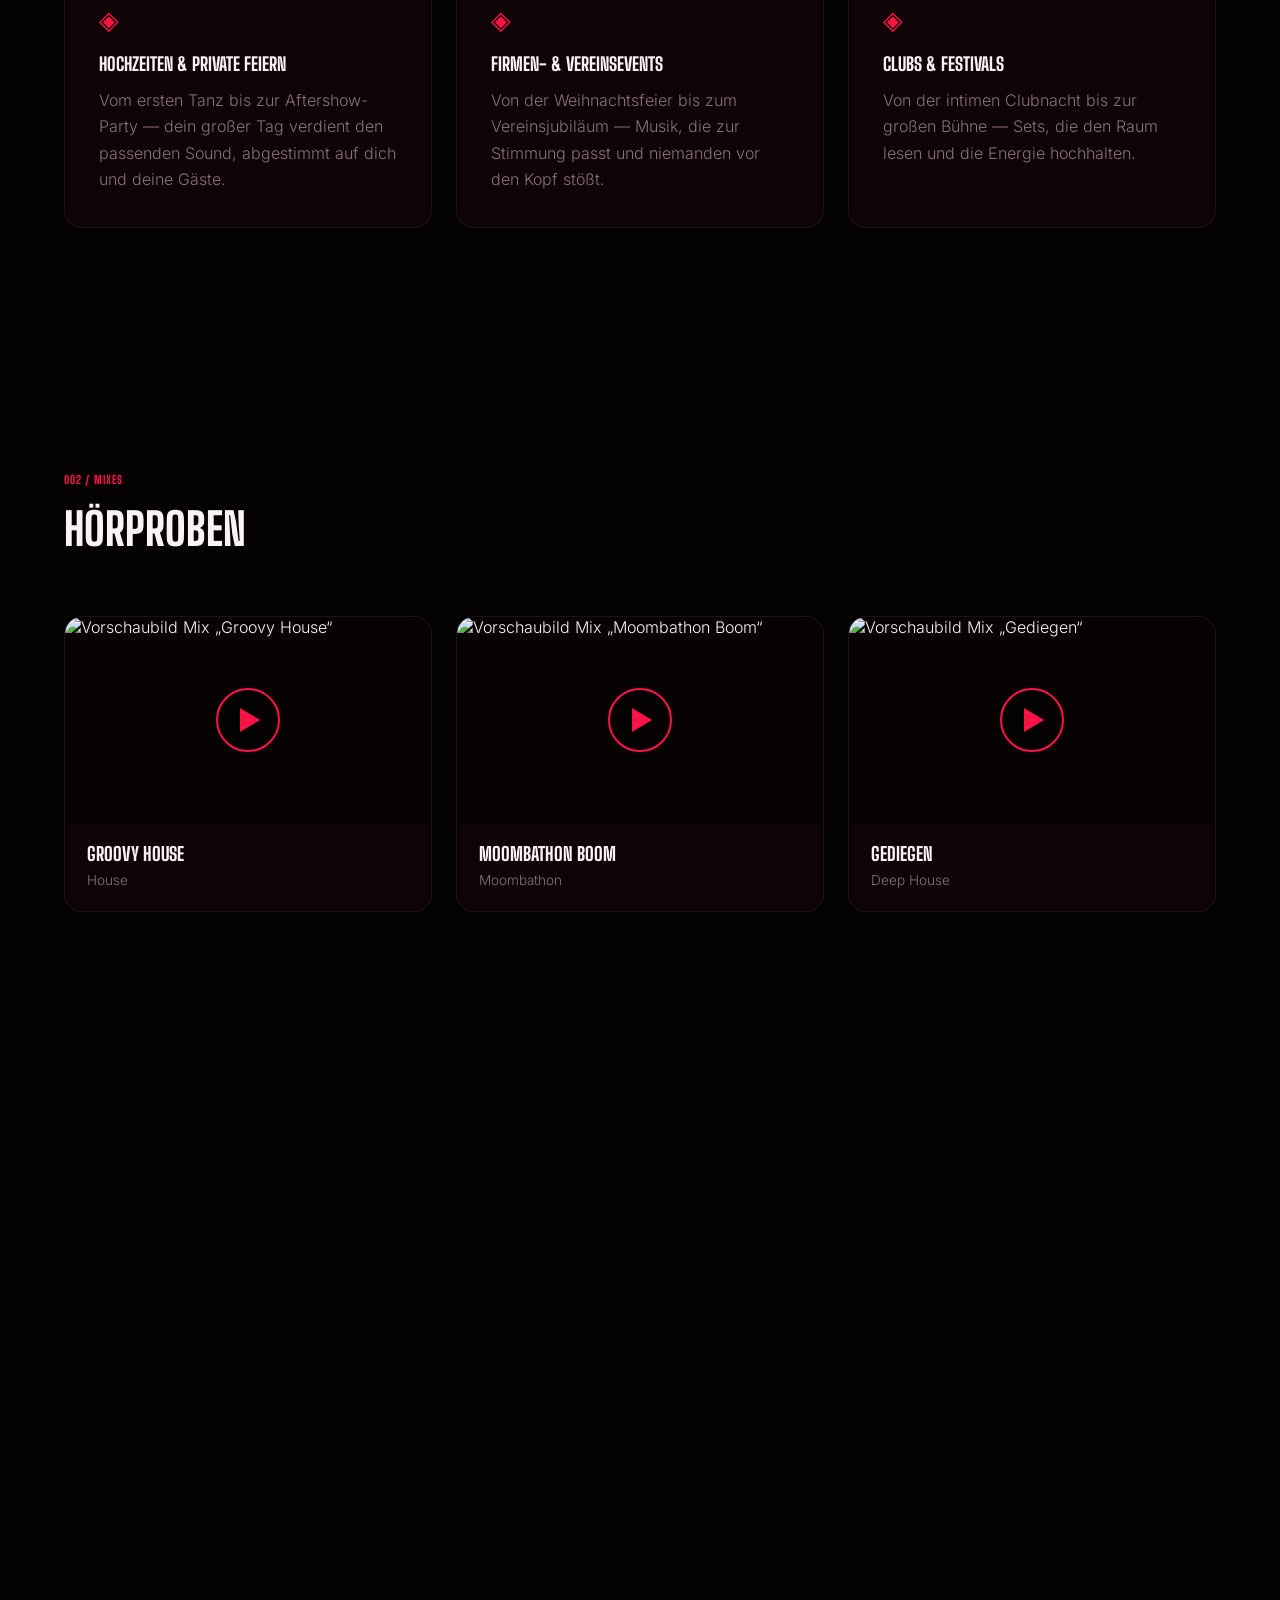
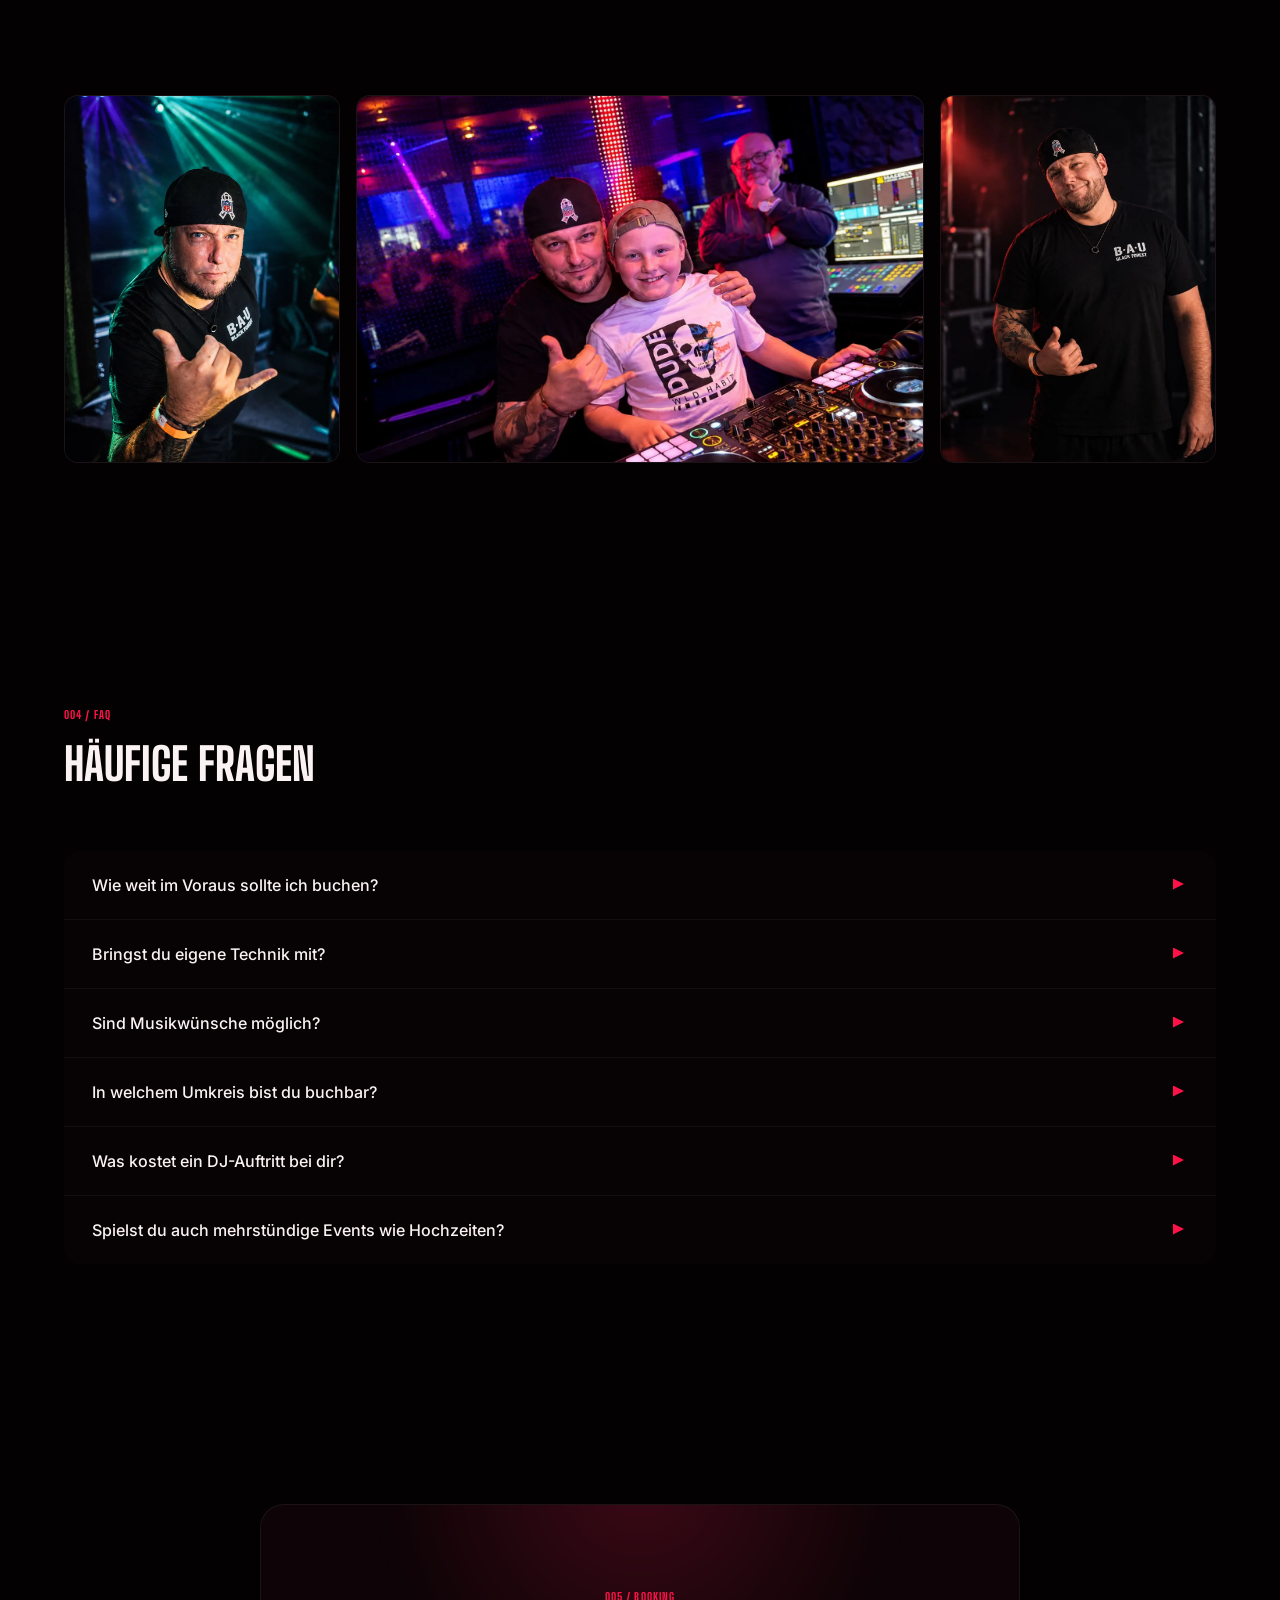
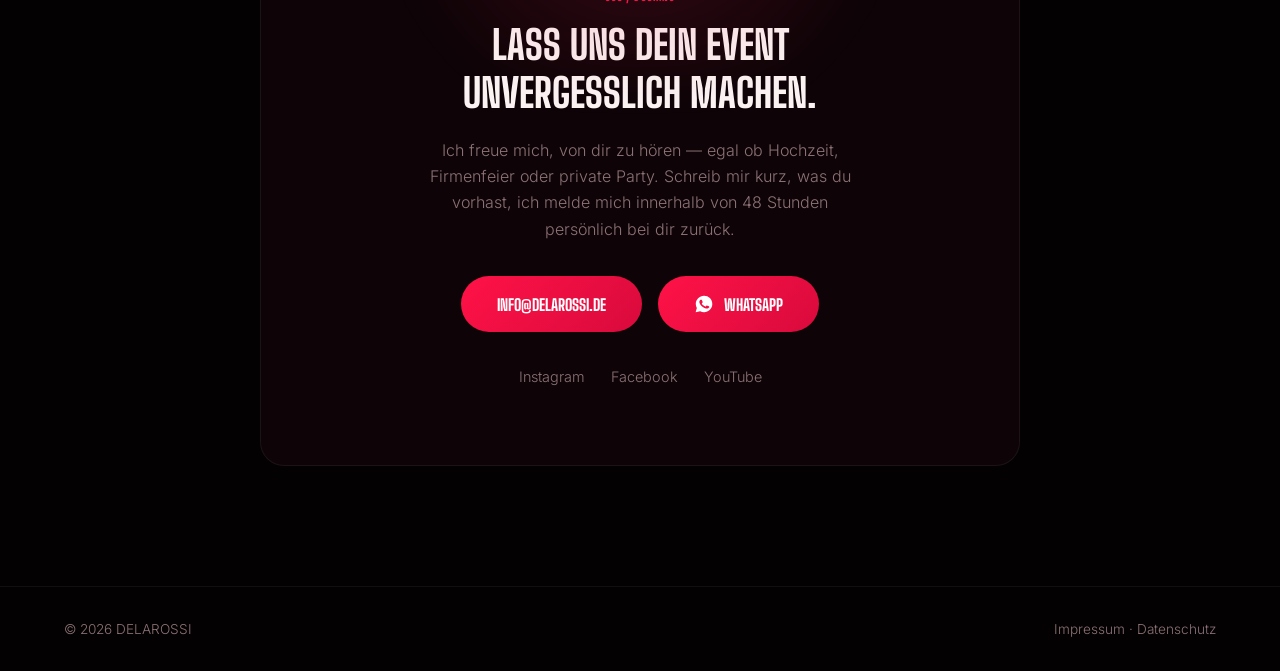
==== commit b5abbc49: "Galerie: Bilder am Desktop nicht mehr stark beschneiden Feste 180px-Zeilen durch Seitenverhältnisse " ====
--- a/index.html
+++ b/index.html
@@ -295,7 +295,7 @@
           <img src="assets/gallery/g4.jpg" alt="DJ Delarossi mit jungem Gast am DJ-Pult bei einer Clubveranstaltung" loading="lazy" />
         </picture>
       </div>
-      <div class="g-item g5 tilt" data-reveal style="--g-pos:center 25%;">
+      <div class="g-item g5 tilt" data-reveal>
         <picture>
           <source srcset="assets/gallery/g5.webp" type="image/webp">
           <img src="assets/gallery/g5.jpg" alt="DJ Delarossi lächelnd backstage bei einer Vereinsfeier" loading="lazy" />
--- a/style.css
+++ b/style.css
@@ -355,7 +355,7 @@
 
 /* ---------- gallery ---------- */
 .gallery-grid{
-  display:grid; grid-template-columns:repeat(4, 1fr); grid-auto-rows:180px; gap:16px;
+  display:grid; grid-template-columns:repeat(4, 1fr); grid-auto-rows:auto; gap:16px;
 }
 .g-item{
   border-radius:14px; background-color:var(--surface);
@@ -377,11 +377,11 @@
 }
 .g-item:hover{transform:scale(1.02) translateY(-4px);}
 .g-item:hover::after{opacity:1;}
-.g1{grid-column:span 2; grid-row:span 2;}
-.g2{grid-column:span 2; grid-row:span 2;}
-.g3{grid-column:span 1;}
-.g4{grid-column:span 1;}
-.g5{grid-column:span 2;}
+.g1{grid-column:span 2; aspect-ratio:3/2;}
+.g2{grid-column:span 2; aspect-ratio:3/2; --g-pos:center 15%;}
+.g3{grid-column:span 1; aspect-ratio:3/4; --g-pos:center 30%;}
+.g4{grid-column:span 2; --g-pos:center 35%;}
+.g5{grid-column:span 1; aspect-ratio:3/4; --g-pos:center 20%;}
 
 /* ---------- booking ---------- */
 .booking-card{
@@ -418,7 +418,8 @@
   .facts-grid{grid-template-columns:1fr;}
   .gallery-grid{grid-template-columns:1fr; grid-auto-rows:auto;}
   .g-item{aspect-ratio:4/3;}
-  .g1,.g2,.g3,.g4,.g5{grid-column:span 1; grid-row:span 1;}
+  .g1,.g2,.g3,.g4,.g5{grid-column:span 1; grid-row:span 1; aspect-ratio:4/3;}
+  .g3,.g5{aspect-ratio:4/5;}
 }
 @media (prefers-reduced-motion: reduce){
   *{animation-duration:.001ms !important; animation-iteration-count:1 !important; transition-duration:.001ms !important;}
